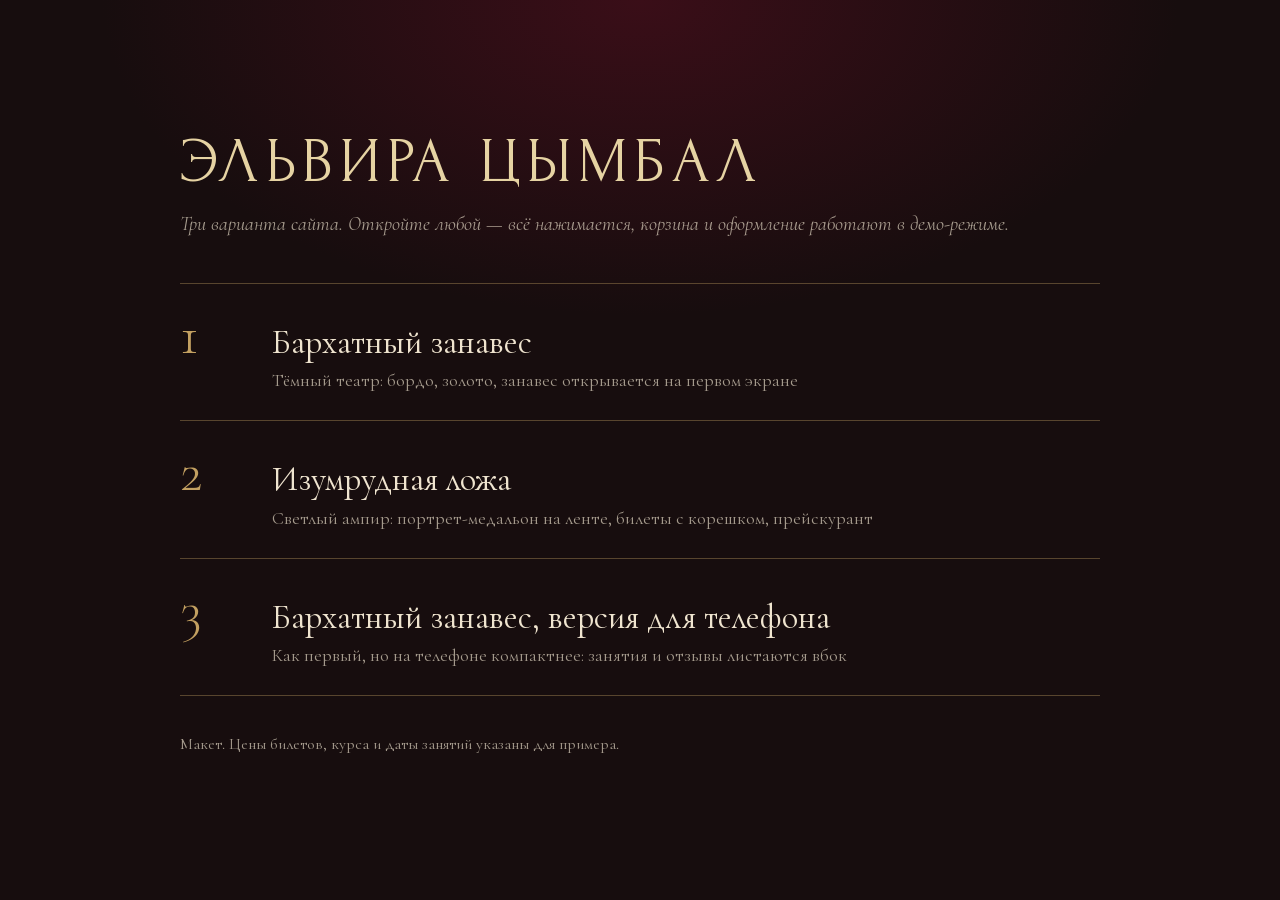
==== index.html @ 3452aeca "Макет сайта: три варианта Co-Authored-By: Claude Opus 5.5 <noreply@anthropic.com>" ====
<!doctype html>
<html lang="ru">
<head>
<meta charset="utf-8">
<meta name="viewport" content="width=device-width, initial-scale=1">
<title>Эльвира Цымбал — варианты сайта</title>
<meta name="robots" content="noindex, nofollow">
<link rel="stylesheet" href="assets/fonts/fonts.css">
<style>
:root{--ink:#170d0e;--gold:#c3a061;--gold-pale:#e6d3a3;--text:#efe4cf;--mute:rgba(239,228,207,.66);--line:rgba(195,160,97,.38)}
*{box-sizing:border-box}
body{margin:0;min-height:100svh;background:radial-gradient(60% 50% at 50% 0%,#3a0e18,var(--ink) 70%);color:var(--text);font-family:"Cormorant Garamond",Georgia,serif;font-size:20px;line-height:1.5;display:flex;align-items:center}
main{width:min(920px,100% - 32px);margin:64px auto}
h1{margin:0;font-family:Forum,serif;font-weight:400;font-size:clamp(34px,7vw,64px);letter-spacing:.1em;text-transform:uppercase;color:var(--gold-pale);line-height:1.05}
.lead{margin:14px 0 44px;color:var(--mute);font-style:italic}
a.v{display:grid;grid-template-columns:72px 1fr;gap:6px 20px;align-items:baseline;padding:26px 0;border-top:1px solid var(--line);color:inherit;text-decoration:none;transition:padding .4s cubic-bezier(.22,1,.36,1)}
a.v:last-of-type{border-bottom:1px solid var(--line)}
a.v:hover{padding-left:10px}
.n{grid-row:1/3;font-size:56px;font-weight:300;line-height:.9;color:var(--gold)}
.t{font-size:clamp(26px,4vw,34px);line-height:1.1;color:var(--text)}
.d{font-size:18px;color:var(--mute)}
.note{margin-top:36px;font-size:16px;color:var(--mute)}
</style>
</head>
<body>
<main>
  <h1>Эльвира Цымбал</h1>
  <p class="lead">Три варианта сайта. Откройте любой — всё нажимается, корзина и&nbsp;оформление работают в&nbsp;демо-режиме.</p>
  <a class="v" href="v1.html"><span class="n">1</span><span class="t">Бархатный занавес</span><span class="d">Тёмный театр: бордо, золото, занавес открывается на&nbsp;первом экране</span></a>
  <a class="v" href="v2.html"><span class="n">2</span><span class="t">Изумрудная ложа</span><span class="d">Светлый ампир: портрет-медальон на&nbsp;ленте, билеты с&nbsp;корешком, прейскурант</span></a>
  <a class="v" href="v3.html"><span class="n">3</span><span class="t">Бархатный занавес, версия для телефона</span><span class="d">Как первый, но&nbsp;на&nbsp;телефоне компактнее: занятия и&nbsp;отзывы листаются вбок</span></a>
  <p class="note">Макет. Цены билетов, курса и&nbsp;даты занятий указаны для примера.</p>
</main>
</body>
</html>
---- assets/fonts/fonts.css ----
@font-face {
  font-family: 'Cormorant Garamond';
  font-style: italic;
  font-weight: 300;
  font-display: swap;
  src: url(CormorantGaramond-bd3fa9fe.woff2) format('woff2');
  unicode-range: U+0301, U+0400-045F, U+0490-0491, U+04B0-04B1, U+2116;
}
@font-face {
  font-family: 'Cormorant Garamond';
  font-style: italic;
  font-weight: 300;
  font-display: swap;
  src: url(CormorantGaramond-fe99e303.woff2) format('woff2');
  unicode-range: U+0000-00FF, U+0131, U+0152-0153, U+02BB-02BC, U+02C6, U+02DA, U+02DC, U+0304, U+0308, U+0329, U+2000-206F, U+20AC, U+2122, U+2191, U+2193, U+2212, U+2215, U+FEFF, U+FFFD;
}
@font-face {
  font-family: 'Cormorant Garamond';
  font-style: italic;
  font-weight: 400;
  font-display: swap;
  src: url(CormorantGaramond-bd3fa9fe.woff2) format('woff2');
  unicode-range: U+0301, U+0400-045F, U+0490-0491, U+04B0-04B1, U+2116;
}
@font-face {
  font-family: 'Cormorant Garamond';
  font-style: italic;
  font-weight: 400;
  font-display: swap;
  src: url(CormorantGaramond-fe99e303.woff2) format('woff2');
  unicode-range: U+0000-00FF, U+0131, U+0152-0153, U+02BB-02BC, U+02C6, U+02DA, U+02DC, U+0304, U+0308, U+0329, U+2000-206F, U+20AC, U+2122, U+2191, U+2193, U+2212, U+2215, U+FEFF, U+FFFD;
}
@font-face {
  font-family: 'Cormorant Garamond';
  font-style: italic;
  font-weight: 500;
  font-display: swap;
  src: url(CormorantGaramond-bd3fa9fe.woff2) format('woff2');
  unicode-range: U+0301, U+0400-045F, U+0490-0491, U+04B0-04B1, U+2116;
}
@font-face {
  font-family: 'Cormorant Garamond';
  font-style: italic;
  font-weight: 500;
  font-display: swap;
  src: url(CormorantGaramond-fe99e303.woff2) format('woff2');
  unicode-range: U+0000-00FF, U+0131, U+0152-0153, U+02BB-02BC, U+02C6, U+02DA, U+02DC, U+0304, U+0308, U+0329, U+2000-206F, U+20AC, U+2122, U+2191, U+2193, U+2212, U+2215, U+FEFF, U+FFFD;
}
@font-face {
  font-family: 'Cormorant Garamond';
  font-style: normal;
  font-weight: 300;
  font-display: swap;
  src: url(CormorantGaramond-44d82aa9.woff2) format('woff2');
  unicode-range: U+0301, U+0400-045F, U+0490-0491, U+04B0-04B1, U+2116;
}
@font-face {
  font-family: 'Cormorant Garamond';
  font-style: normal;
  font-weight: 300;
  font-display: swap;
  src: url(CormorantGaramond-e99b45a2.woff2) format('woff2');
  unicode-range: U+0000-00FF, U+0131, U+0152-0153, U+02BB-02BC, U+02C6, U+02DA, U+02DC, U+0304, U+0308, U+0329, U+2000-206F, U+20AC, U+2122, U+2191, U+2193, U+2212, U+2215, U+FEFF, U+FFFD;
}
@font-face {
  font-family: 'Cormorant Garamond';
  font-style: normal;
  font-weight: 400;
  font-display: swap;
  src: url(CormorantGaramond-44d82aa9.woff2) format('woff2');
  unicode-range: U+0301, U+0400-045F, U+0490-0491, U+04B0-04B1, U+2116;
}
@font-face {
  font-family: 'Cormorant Garamond';
  font-style: normal;
  font-weight: 400;
  font-display: swap;
  src: url(CormorantGaramond-e99b45a2.woff2) format('woff2');
  unicode-range: U+0000-00FF, U+0131, U+0152-0153, U+02BB-02BC, U+02C6, U+02DA, U+02DC, U+0304, U+0308, U+0329, U+2000-206F, U+20AC, U+2122, U+2191, U+2193, U+2212, U+2215, U+FEFF, U+FFFD;
}
@font-face {
  font-family: 'Cormorant Garamond';
  font-style: normal;
  font-weight: 500;
  font-display: swap;
  src: url(CormorantGaramond-44d82aa9.woff2) format('woff2');
  unicode-range: U+0301, U+0400-045F, U+0490-0491, U+04B0-04B1, U+2116;
}
@font-face {
  font-family: 'Cormorant Garamond';
  font-style: normal;
  font-weight: 500;
  font-display: swap;
  src: url(CormorantGaramond-e99b45a2.woff2) format('woff2');
  unicode-range: U+0000-00FF, U+0131, U+0152-0153, U+02BB-02BC, U+02C6, U+02DA, U+02DC, U+0304, U+0308, U+0329, U+2000-206F, U+20AC, U+2122, U+2191, U+2193, U+2212, U+2215, U+FEFF, U+FFFD;
}
@font-face {
  font-family: 'Cormorant Garamond';
  font-style: normal;
  font-weight: 600;
  font-display: swap;
  src: url(CormorantGaramond-44d82aa9.woff2) format('woff2');
  unicode-range: U+0301, U+0400-045F, U+0490-0491, U+04B0-04B1, U+2116;
}
@font-face {
  font-family: 'Cormorant Garamond';
  font-style: normal;
  font-weight: 600;
  font-display: swap;
  src: url(CormorantGaramond-e99b45a2.woff2) format('woff2');
  unicode-range: U+0000-00FF, U+0131, U+0152-0153, U+02BB-02BC, U+02C6, U+02DA, U+02DC, U+0304, U+0308, U+0329, U+2000-206F, U+20AC, U+2122, U+2191, U+2193, U+2212, U+2215, U+FEFF, U+FFFD;
}
@font-face {
  font-family: 'Forum';
  font-style: normal;
  font-weight: 400;
  font-display: swap;
  src: url(Forum-0f8c6c1b.woff2) format('woff2');
  unicode-range: U+0301, U+0400-045F, U+0490-0491, U+04B0-04B1, U+2116;
}
@font-face {
  font-family: 'Forum';
  font-style: normal;
  font-weight: 400;
  font-display: swap;
  src: url(Forum-65c0dc6f.woff2) format('woff2');
  unicode-range: U+0000-00FF, U+0131, U+0152-0153, U+02BB-02BC, U+02C6, U+02DA, U+02DC, U+0304, U+0308, U+0329, U+2000-206F, U+20AC, U+2122, U+2191, U+2193, U+2212, U+2215, U+FEFF, U+FFFD;
}
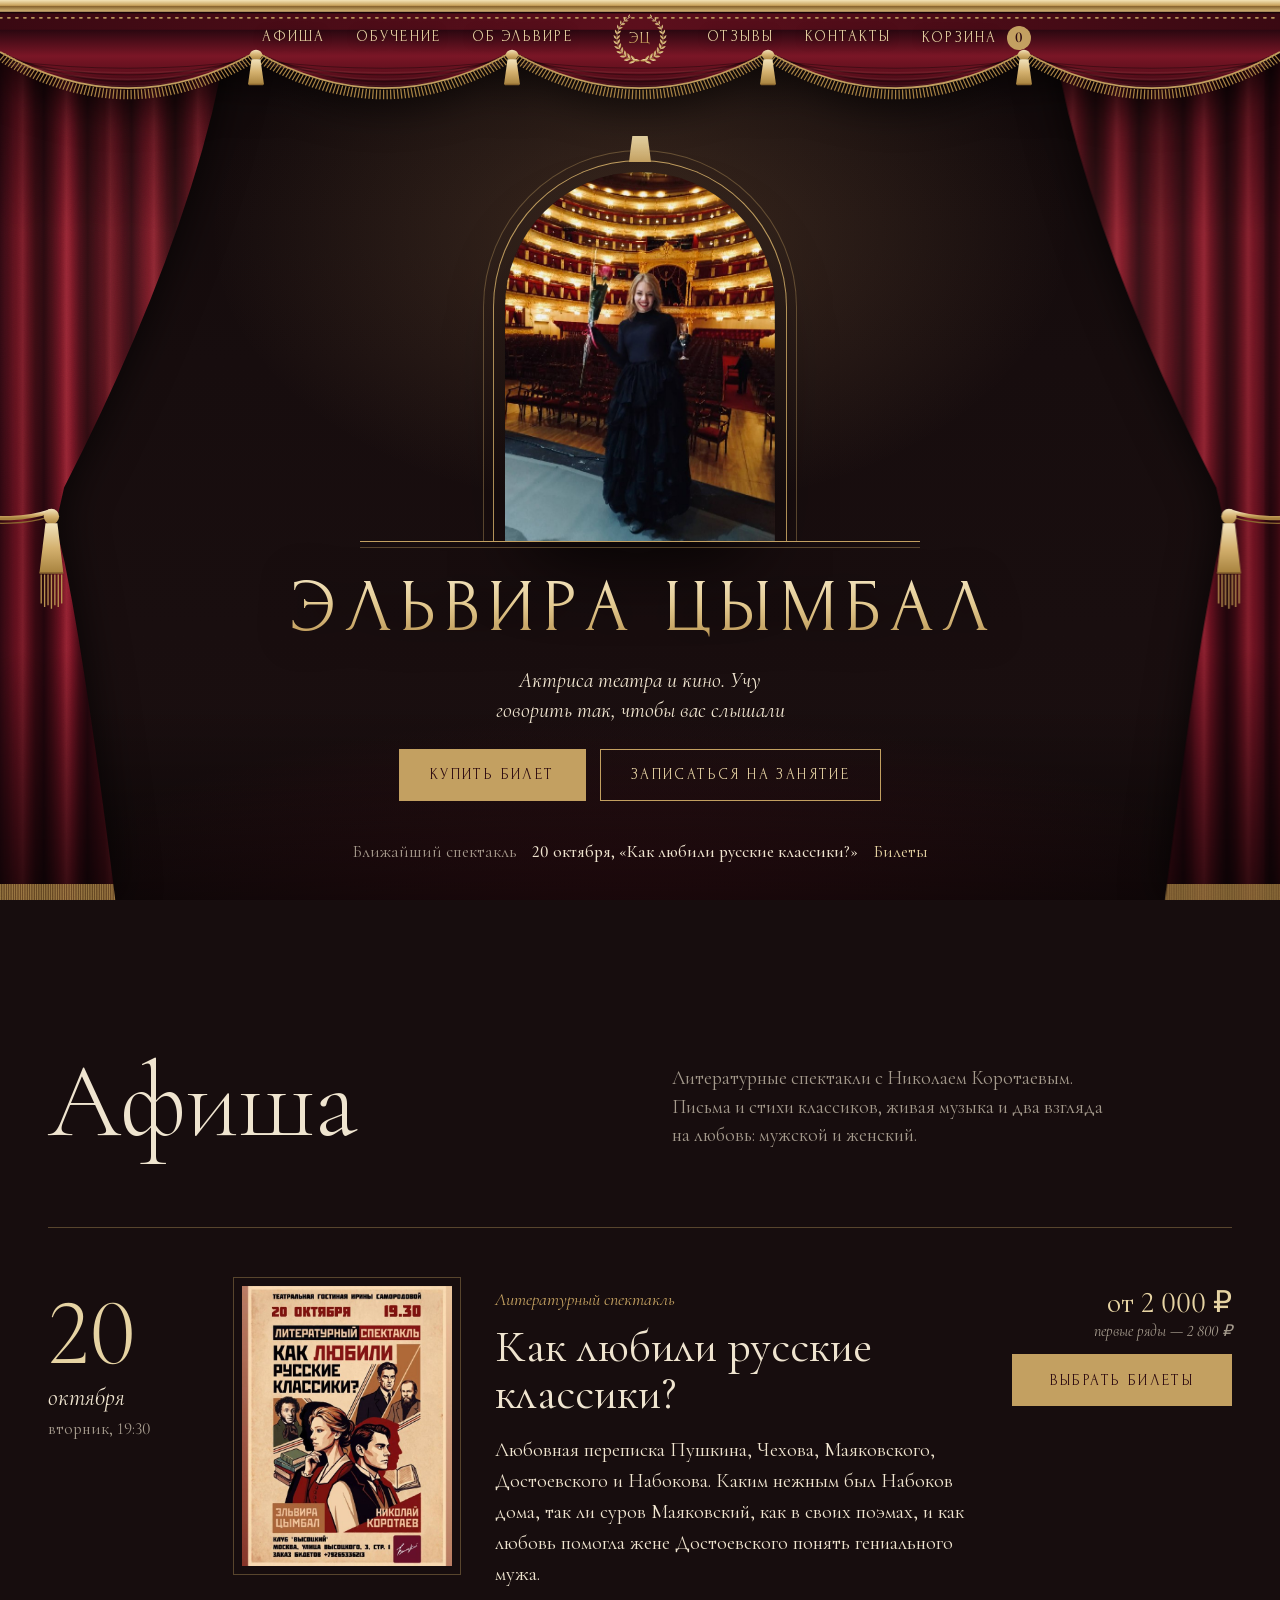
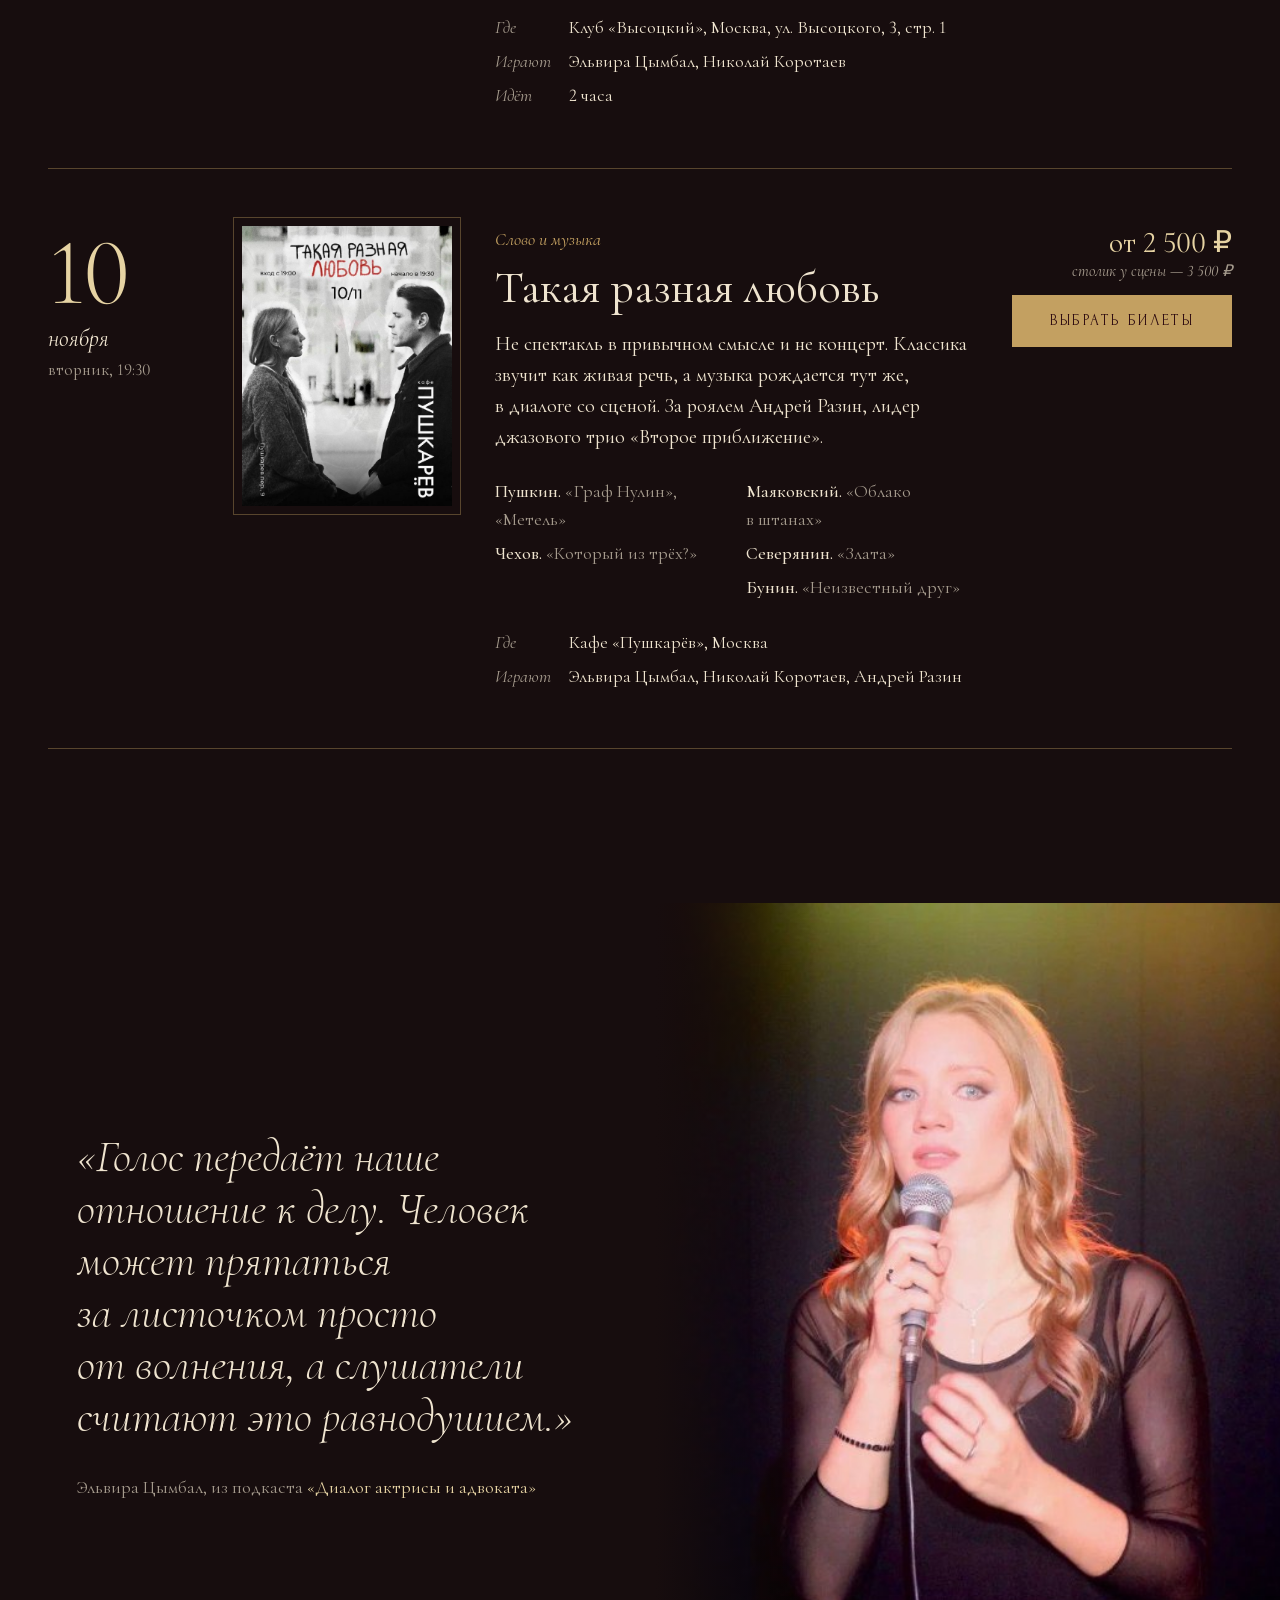
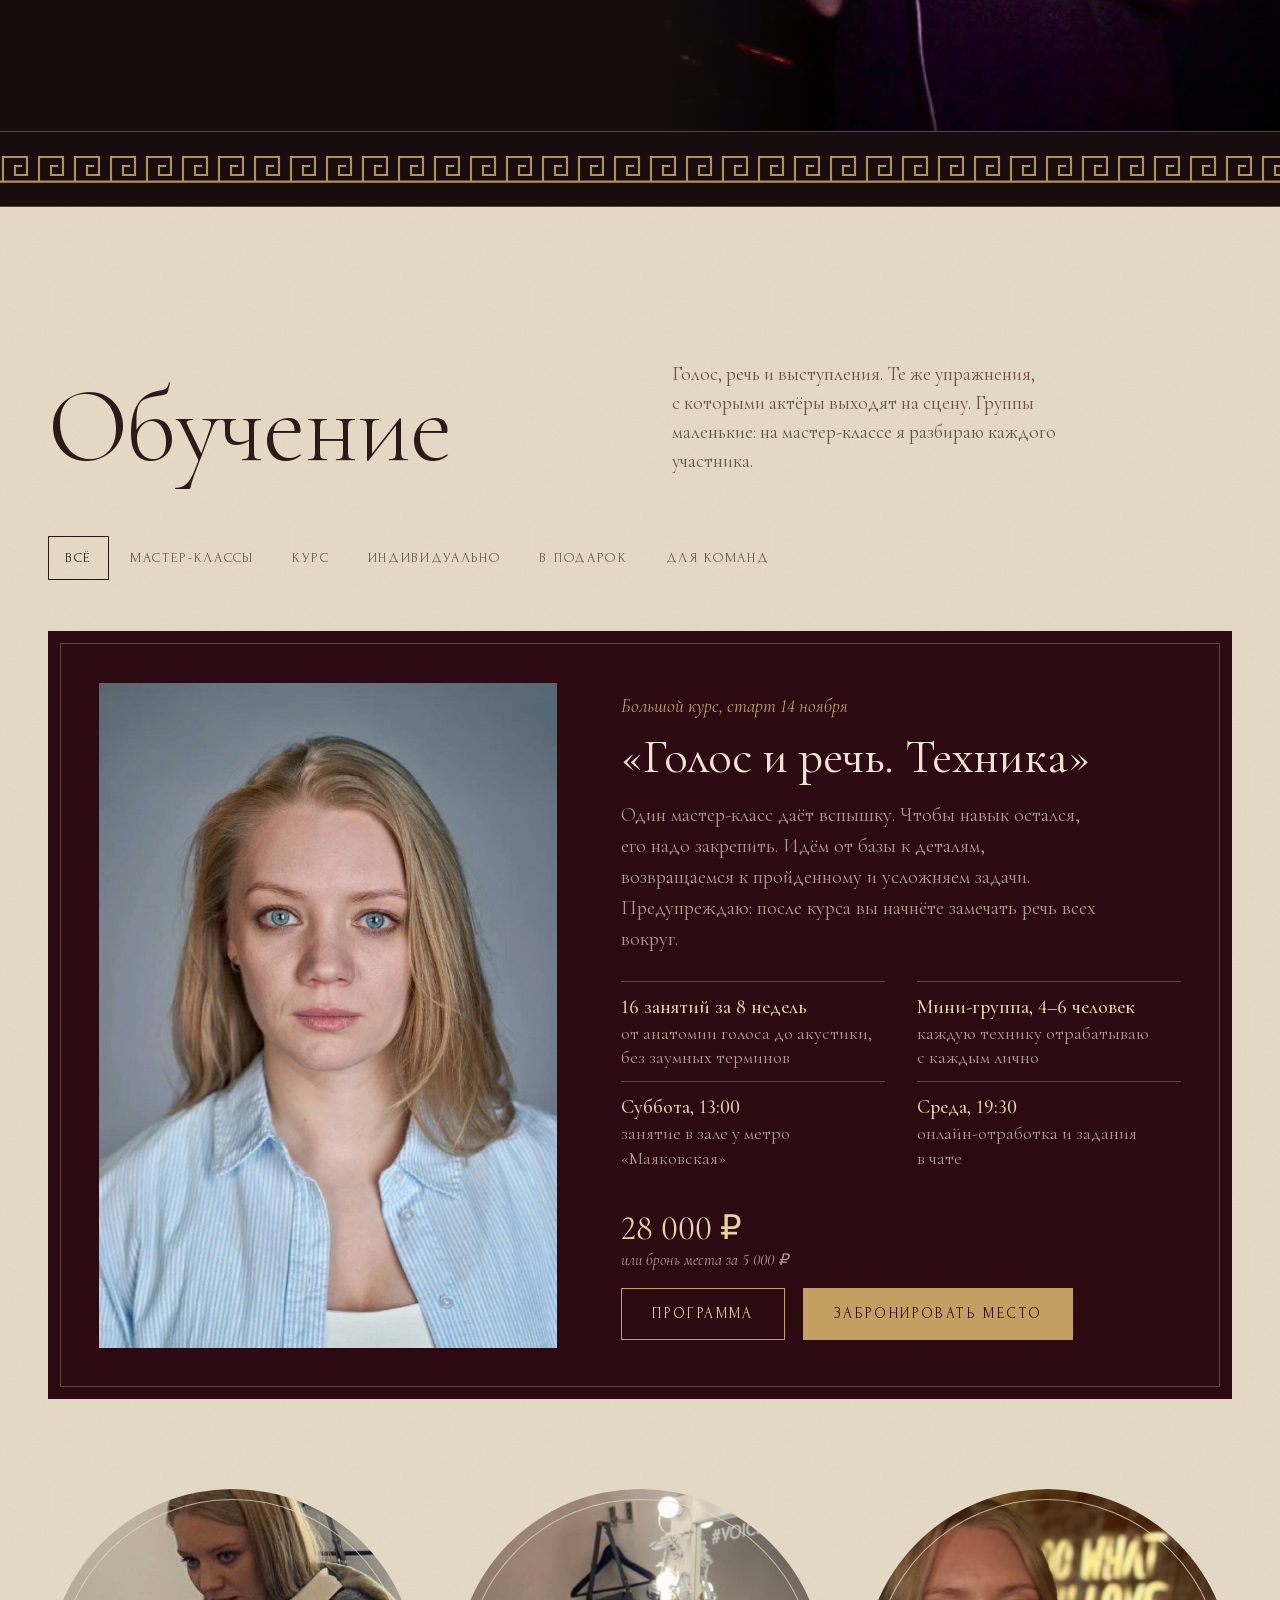
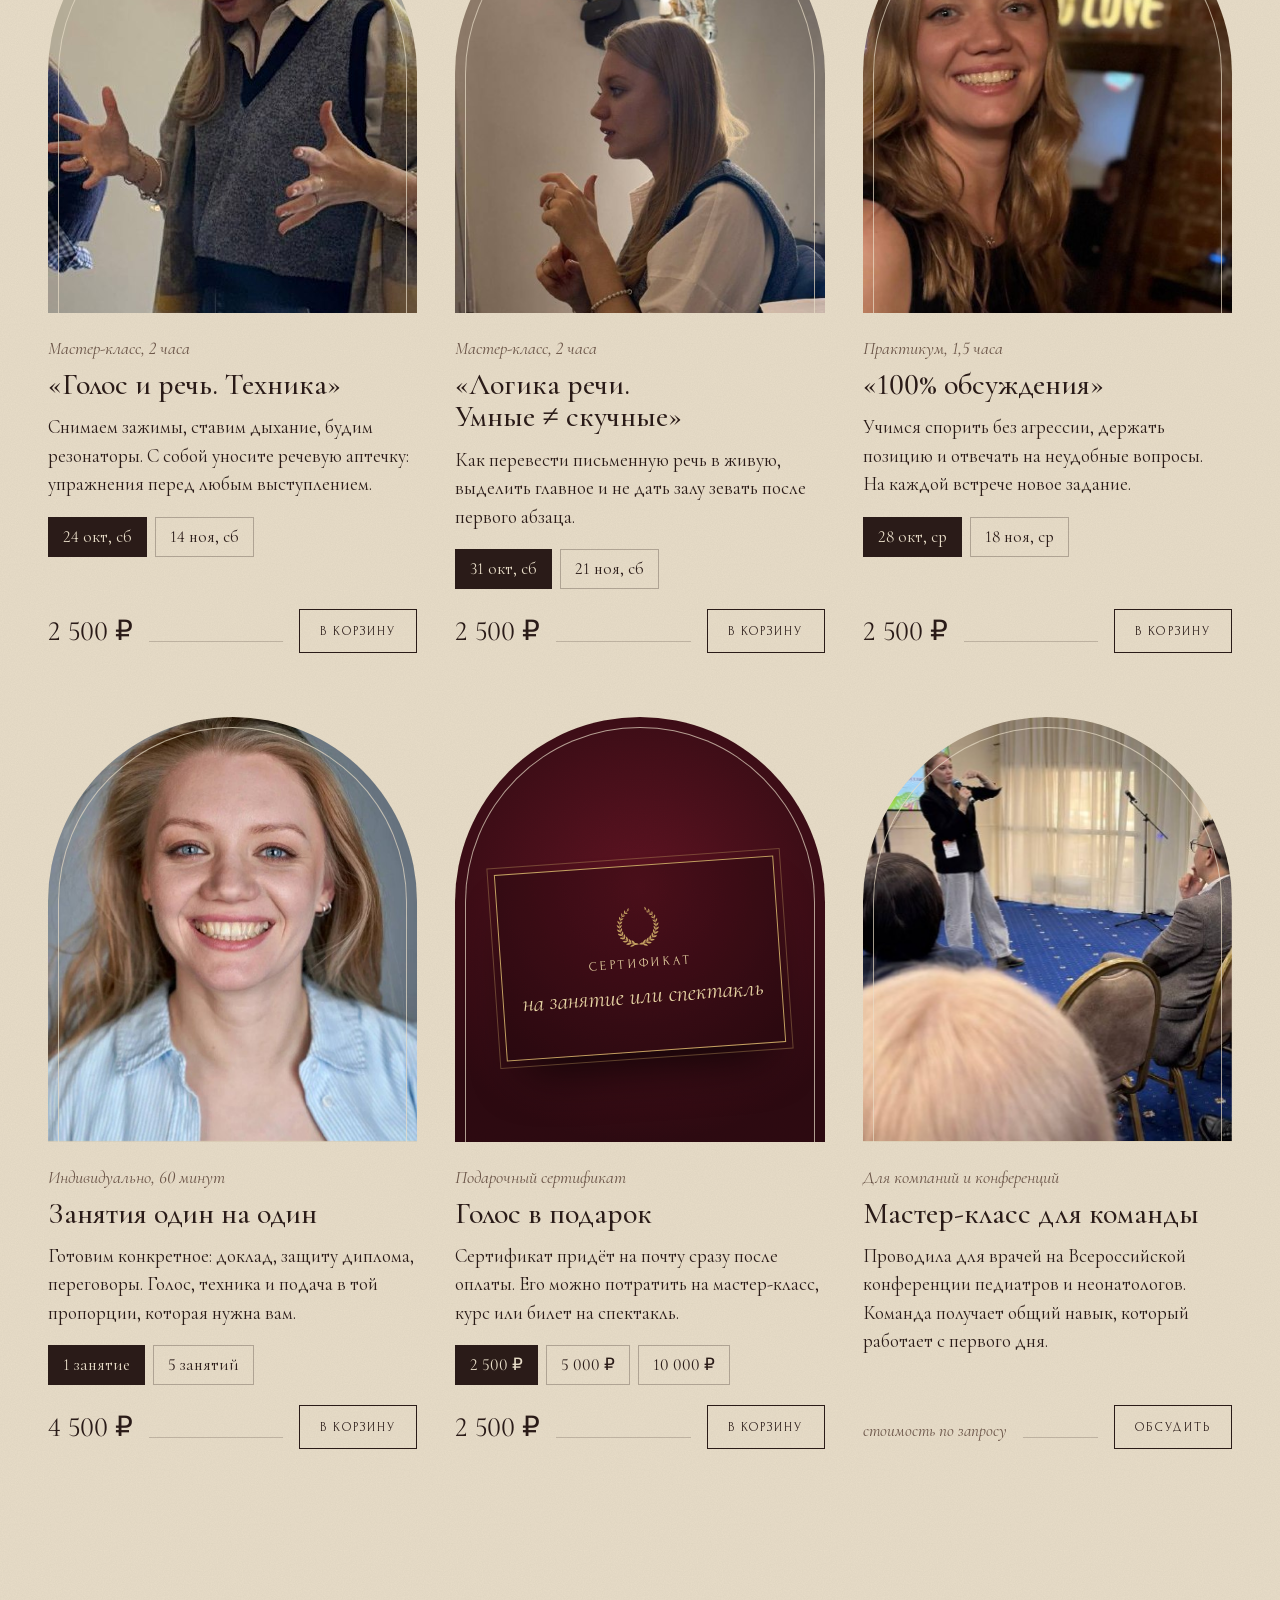
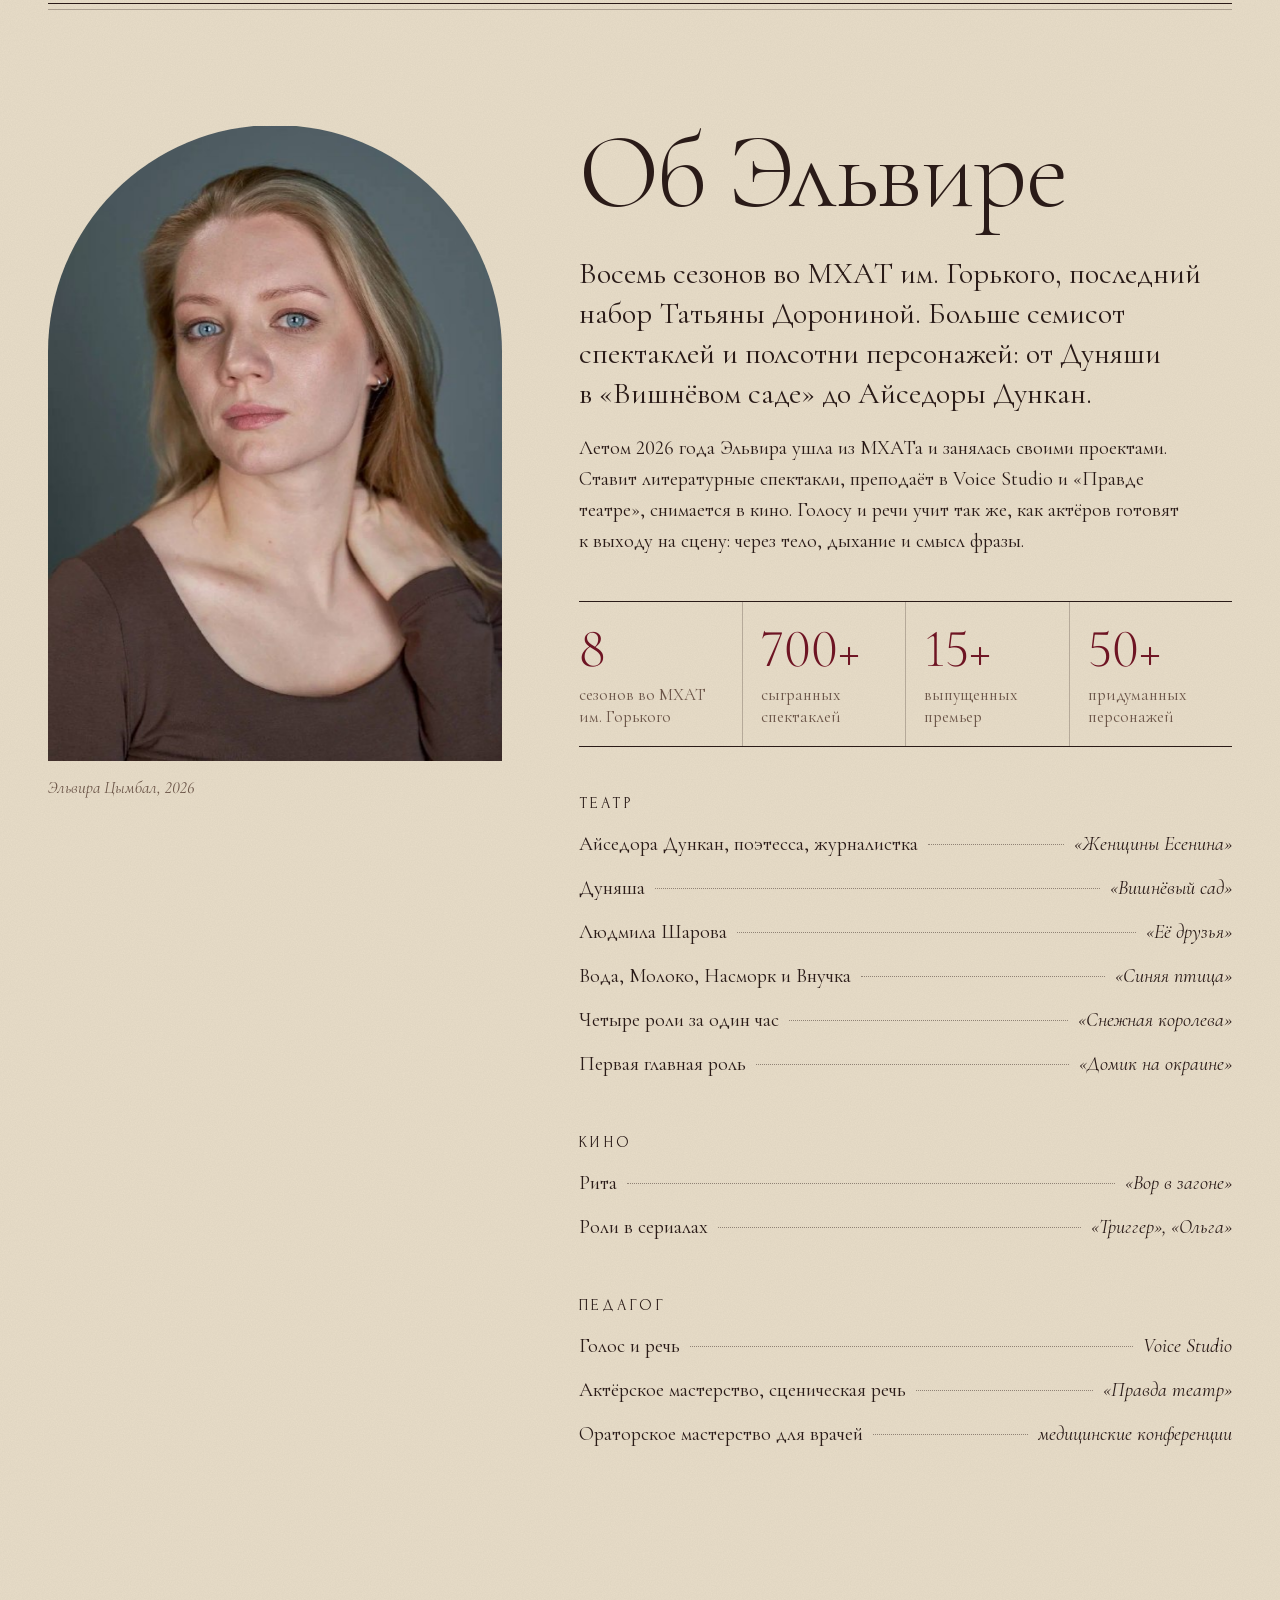
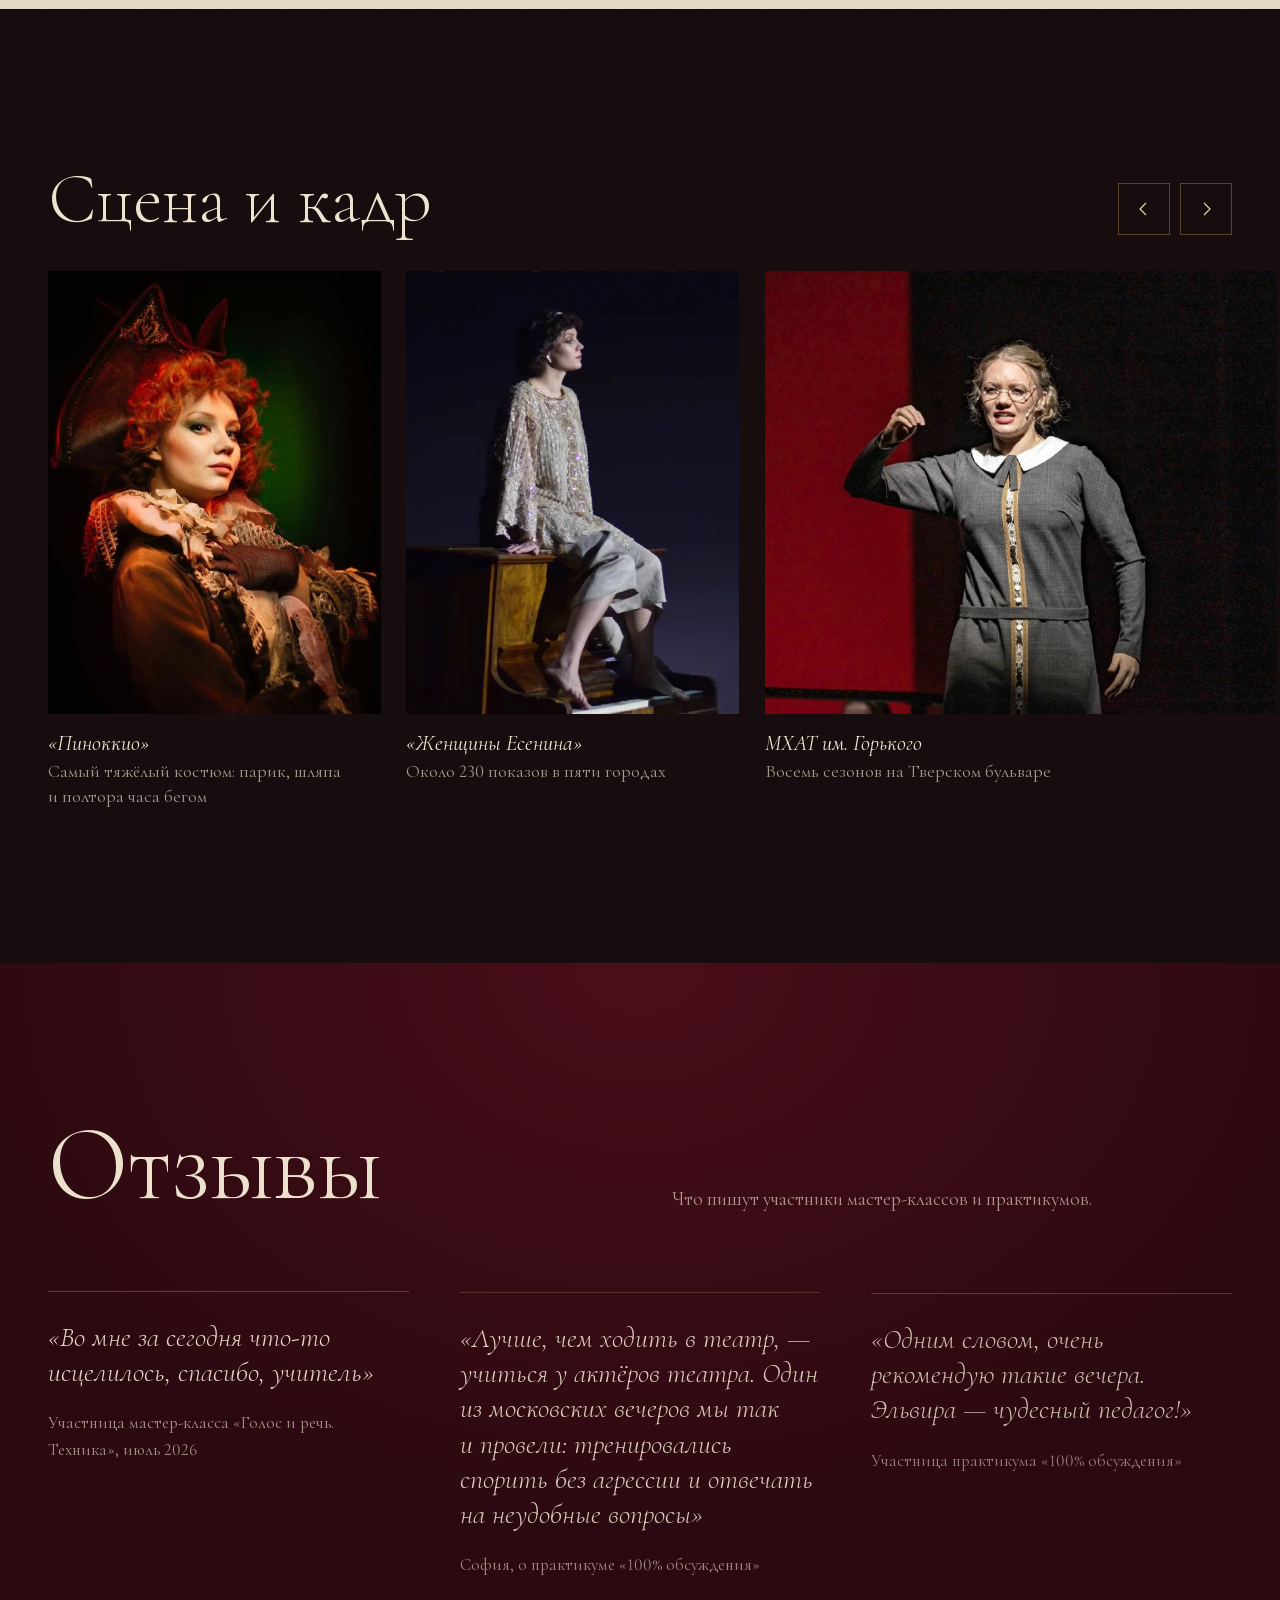
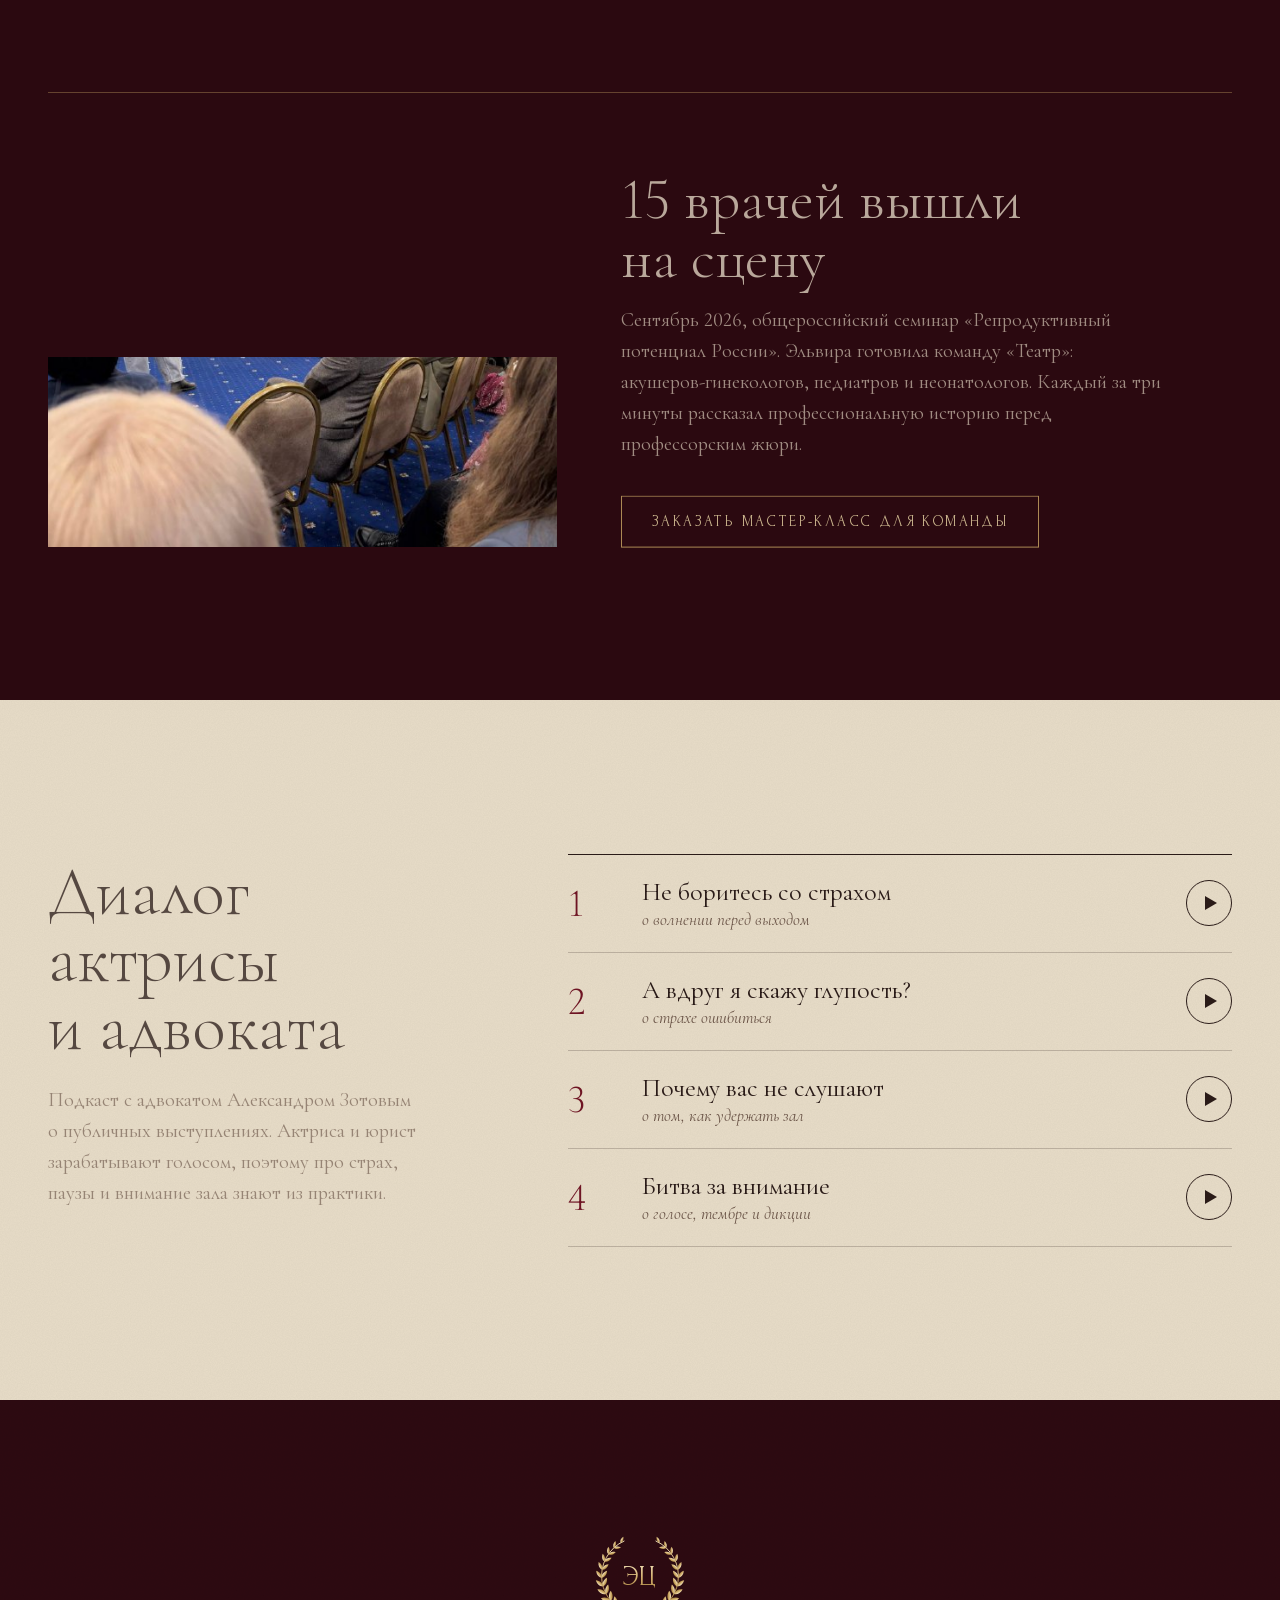
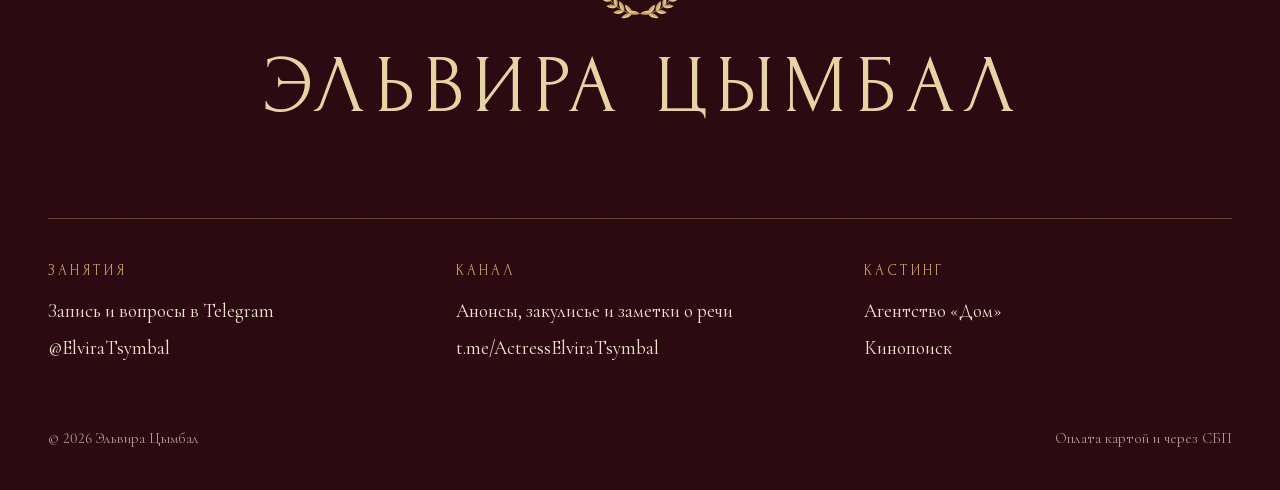
==== commit 30e864f5: "Главная — адаптивный бархатный занавес; на телефоне без параллакса штор, фото курса целиком Co-Autho" ====
--- a/index.html
+++ b/index.html
@@ -2,34 +2,1681 @@
 <html lang="ru">
 <head>
 <meta charset="utf-8">
-<meta name="viewport" content="width=device-width, initial-scale=1">
-<title>Эльвира Цымбал — варианты сайта</title>
+<meta name="viewport" content="width=device-width, initial-scale=1, viewport-fit=cover">
+<title>Эльвира Цымбал — актриса и педагог</title>
 <meta name="robots" content="noindex, nofollow">
+<meta name="description" content="Эльвира Цымбал — актриса театра и кино, педагог по голосу и речи. Афиша литературных спектаклей, мастер-классы, курс и индивидуальные занятия.">
+<meta name="theme-color" content="#170d0e">
+<link rel="icon" href="data:image/svg+xml,%3Csvg xmlns='http://www.w3.org/2000/svg' viewBox='0 0 64 64'%3E%3Crect width='64' height='64' rx='14' fill='%232b0910'/%3E%3Ctext x='32' y='42' font-family='Georgia' font-size='26' fill='%23e6d3a3' text-anchor='middle'%3E%D0%AD%D0%A6%3C/text%3E%3C/svg%3E">
 <link rel="stylesheet" href="assets/fonts/fonts.css">
+<link rel="preload" as="image" href="assets/img/hero-bolshoi.jpg">
+<script>document.documentElement.classList.add('js');if('scrollRestoration' in history)history.scrollRestoration='manual';
+/* страховка: если скрипты не загрузились за 5 секунд, занавес открывается сам */</script>
+
 <style>
-:root{--ink:#170d0e;--gold:#c3a061;--gold-pale:#e6d3a3;--text:#efe4cf;--mute:rgba(239,228,207,.66);--line:rgba(195,160,97,.38)}
-*{box-sizing:border-box}
-body{margin:0;min-height:100svh;background:radial-gradient(60% 50% at 50% 0%,#3a0e18,var(--ink) 70%);color:var(--text);font-family:"Cormorant Garamond",Georgia,serif;font-size:20px;line-height:1.5;display:flex;align-items:center}
-main{width:min(920px,100% - 32px);margin:64px auto}
-h1{margin:0;font-family:Forum,serif;font-weight:400;font-size:clamp(34px,7vw,64px);letter-spacing:.1em;text-transform:uppercase;color:var(--gold-pale);line-height:1.05}
-.lead{margin:14px 0 44px;color:var(--mute);font-style:italic}
-a.v{display:grid;grid-template-columns:72px 1fr;gap:6px 20px;align-items:baseline;padding:26px 0;border-top:1px solid var(--line);color:inherit;text-decoration:none;transition:padding .4s cubic-bezier(.22,1,.36,1)}
-a.v:last-of-type{border-bottom:1px solid var(--line)}
-a.v:hover{padding-left:10px}
-.n{grid-row:1/3;font-size:56px;font-weight:300;line-height:.9;color:var(--gold)}
-.t{font-size:clamp(26px,4vw,34px);line-height:1.1;color:var(--text)}
-.d{font-size:18px;color:var(--mute)}
-.note{margin-top:36px;font-size:16px;color:var(--mute)}
+/* ============ ТОКЕНЫ ============ */
+:root{
+  --ink:#170d0e;          /* темнота сцены */
+  --velvet:#6e1423;       /* бархат */
+  --velvet-deep:#2b0910;
+  --gold:#c3a061;         /* золото */
+  --gold-pale:#e6d3a3;
+  --gold-dim:rgba(195,160,97,.38);
+  --paper:#e8ddc8;        /* бумага программки */
+  --paper-2:#ddd0b6;
+  --paper-ink:#2a1b18;
+  --paper-mute:#6b5548;
+  --on-dark:#efe4cf;
+  --on-dark-mute:rgba(239,228,207,.66);
+
+  --f-display:"Forum", "Cormorant Garamond", Georgia, serif;
+  --f-text:"Cormorant Garamond", Georgia, "Times New Roman", serif;
+
+  --ease-out:cubic-bezier(.22,1,.36,1);
+
+  --wrap:1240px;
+  --gutter:clamp(16px, 4vw, 48px);
+  --head-h:76px;
+
+  --noise:url("data:image/svg+xml,%3Csvg xmlns='http://www.w3.org/2000/svg' width='240' height='240'%3E%3Cfilter id='n'%3E%3CfeTurbulence type='fractalNoise' baseFrequency='.85' numOctaves='3' stitchTiles='stitch'/%3E%3CfeColorMatrix values='0 0 0 0 .5 0 0 0 0 .5 0 0 0 0 .5 0 0 0 .9 0'/%3E%3C/filter%3E%3Crect width='100%25' height='100%25' filter='url(%23n)'/%3E%3C/svg%3E");
+  --meander:url("data:image/svg+xml,%3Csvg xmlns='http://www.w3.org/2000/svg' width='36' height='30' viewBox='0 0 12 10'%3E%3Cpath d='M0 9.2H12M1 9.2V1H9V7H5V4H7' fill='none' stroke='%23c3a061' stroke-width='.7' stroke-linecap='square'/%3E%3C/svg%3E");
+}
+
+/* ============ БАЗА ============ */
+*,*::before,*::after{box-sizing:border-box}
+html{-webkit-text-size-adjust:100%;text-size-adjust:100%}
+body{
+  margin:0;background:var(--ink);color:var(--on-dark);
+  font-family:var(--f-text);font-size:20px;line-height:1.55;font-weight:400;
+  font-variant-numeric:lining-nums;
+  -webkit-font-smoothing:antialiased;-moz-osx-font-smoothing:grayscale;
+  overflow-x:hidden;
+}
+img{display:block;max-width:100%;height:auto}
+a{color:inherit;text-decoration:none}
+button{font:inherit;color:inherit;background:none;border:0;padding:0;cursor:pointer}
+input,textarea{font:inherit;color:inherit}
+:focus-visible{outline:1.5px solid var(--gold);outline-offset:4px}
+::selection{background:var(--velvet);color:var(--gold-pale)}
+.wrap{width:min(var(--wrap), 100% - 2*var(--gutter));margin-inline:auto}
+.skip{position:fixed;left:16px;top:-60px;z-index:200;background:var(--gold);color:var(--ink);padding:10px 16px;font-family:var(--f-display)}
+.skip:focus{top:16px}
+
+/* Кнопки — капители, как надпись на фронтоне */
+.btn{
+  --b:var(--gold);
+  position:relative;display:inline-flex;align-items:center;justify-content:center;gap:12px;
+  min-height:52px;padding:0 30px;
+  font-family:var(--f-display);font-size:15px;letter-spacing:.16em;text-transform:uppercase;
+  border:1px solid var(--b);color:var(--gold-pale);
+  transition:background-color .35s var(--ease-out), color .35s var(--ease-out), border-color .35s var(--ease-out), transform .16s var(--ease-out);
+  white-space:nowrap;
+}
+.btn:active{transform:scale(.98)}
+.btn--gold{background:var(--gold);color:var(--velvet-deep)}
+.btn--line:hover{background:rgba(195,160,97,.12)}
+.btn--ink{--b:var(--paper-ink);color:var(--paper-ink)}
+.btn--velvet{--b:var(--velvet);background:var(--velvet);color:var(--gold-pale)}
+@media (hover:hover){
+  .btn--gold:hover{background:var(--gold-pale);border-color:var(--gold-pale)}
+  .btn--ink:hover{background:var(--paper-ink);color:var(--paper)}
+  .btn--velvet:hover{background:#821a2b;border-color:#821a2b}
+}
+.btn--sm{min-height:44px;padding:0 20px;font-size:13px}
+@media (max-width:520px){ .btn{white-space:normal;text-align:center;line-height:1.35;padding-block:10px} }
+
+.link-u{background:linear-gradient(currentColor,currentColor) 0 100%/0 1px no-repeat;transition:background-size .5s var(--ease-out);padding-bottom:2px}
+.link-u:hover{background-size:100% 1px}
+
+/* ============ ШАПКА ============ */
+.masthead{
+  position:fixed;inset:0 0 auto 0;z-index:60;height:var(--head-h);
+  display:grid;grid-template-columns:1fr auto 1fr;align-items:center;gap:clamp(20px,3vw,48px);
+  padding-inline:var(--gutter);
+  opacity:0;transform:translateY(-8px);pointer-events:none;
+  transition:background-color .5s var(--ease-out), box-shadow .5s var(--ease-out), opacity .7s var(--ease-out), transform .7s var(--ease-out);
+}
+.masthead.is-ready{opacity:1;transform:none;pointer-events:auto}
+.masthead.is-solid{background:rgba(23,13,14,.92);backdrop-filter:blur(10px);-webkit-backdrop-filter:blur(10px);box-shadow:0 1px 0 var(--gold-dim)}
+.masthead__nav{display:flex;align-items:center;gap:clamp(18px,2.4vw,40px);font-family:var(--f-display);font-size:15px;letter-spacing:.14em;text-transform:uppercase;color:var(--gold-pale)}
+.masthead__nav--l{justify-self:end}
+.masthead__nav--r{justify-self:start}
+.masthead__nav a, .masthead__nav button{text-shadow:0 1px 10px rgba(0,0,0,.7)}
+.monogram{display:grid;place-items:center;width:58px;height:58px;color:var(--gold)}
+.monogram svg{width:100%;height:100%;overflow:visible}
+.cart-btn{display:inline-flex;align-items:center;gap:10px;min-height:44px;text-transform:uppercase;letter-spacing:.14em}
+.cart-btn__count{
+  display:inline-grid;place-items:center;min-width:24px;height:24px;padding:0 6px;border-radius:12px;
+  background:var(--gold);color:var(--velvet-deep);font-family:var(--f-text);font-weight:600;font-size:15px;letter-spacing:0;text-shadow:none;
+}
+.cart-btn__count.bump{animation:bump .45s var(--ease-out)}
+@keyframes bump{40%{transform:scale(1.25)}}
+.burger{display:none}
+
+@media (max-width: 980px){
+  .masthead{grid-template-columns:auto 1fr auto}
+  .masthead__nav--l{display:none}
+  .masthead__nav--r .nav-item, .cart-btn__label{display:none}
+  .masthead__nav--r{justify-self:end;grid-column:3;gap:6px}
+  .monogram{grid-column:1;width:48px;height:48px}
+  .burger{display:inline-grid;place-items:center;width:44px;height:44px}
+  .burger span{display:block;width:24px;height:1px;background:var(--gold-pale);box-shadow:0 -7px 0 var(--gold-pale), 0 7px 0 var(--gold-pale)}
+}
+
+/* мобильное меню */
+.mnav{
+  position:fixed;inset:0;z-index:70;background:var(--velvet-deep);
+  display:flex;flex-direction:column;justify-content:center;padding:var(--gutter);
+  opacity:0;visibility:hidden;transition:opacity .4s var(--ease-out), visibility 0s .4s;
+}
+.mnav::before{content:"";position:absolute;inset:0;background:var(--noise);opacity:.08;mix-blend-mode:overlay;pointer-events:none}
+.mnav.is-open{opacity:1;visibility:visible;transition:opacity .4s var(--ease-out)}
+.mnav a{position:relative;font-size:clamp(36px,9vw,56px);font-weight:300;line-height:1.25;color:var(--gold-pale);display:block}
+.mnav__close{position:absolute;top:16px;right:16px;width:48px;height:48px;font-size:34px;color:var(--gold-pale);line-height:1}
+.mnav__foot{position:relative;margin-top:40px;font-size:18px;color:var(--on-dark-mute)}
+.mnav__foot a{display:inline;font-size:inherit}
+
+/* ============ СЦЕНА (первый экран) ============ */
+.stage{
+  --valance-h:clamp(86px, 14vh, 150px);
+  position:relative;min-height:max(100svh, 680px);overflow:hidden;isolation:isolate;
+  background:
+    radial-gradient(48% 44% at 50% 26%, rgba(214,160,104,.20), transparent 70%),
+    radial-gradient(70% 34% at 50% 104%, rgba(110,20,35,.42), transparent 72%),
+    linear-gradient(180deg, #120a0b 0%, var(--ink) 40%, #1b0f10 100%);
+}
+.stage__beam{
+  position:absolute;left:50%;top:-10%;width:min(1100px,120vw);height:120%;transform:translateX(-50%);
+  background:conic-gradient(from 180deg at 50% 0%, transparent 0deg 160deg, rgba(240,205,150,.10) 172deg, rgba(240,205,150,.16) 180deg, rgba(240,205,150,.10) 188deg, transparent 200deg 360deg);
+  filter:blur(18px);pointer-events:none;z-index:0;
+}
+.stage__floor{position:absolute;inset:auto 0 0 0;height:22%;background:linear-gradient(180deg,transparent, rgba(0,0,0,.55));z-index:0}
+.stage__inner{
+  position:relative;z-index:2;min-height:inherit;
+  display:flex;flex-direction:column;align-items:center;justify-content:flex-end;text-align:center;
+  padding:calc(var(--valance-h) + 44px) var(--gutter) clamp(84px, 11vh, 120px);
+}
+
+/* ниша-арка с портретом */
+.niche{position:relative;margin:0;height:clamp(240px, 41svh, 480px);aspect-ratio:3/4.1}
+.niche__img{position:absolute;inset:0;border-radius:999px 999px 0 0;overflow:hidden;background:#2a1a17;box-shadow:0 40px 80px -30px rgba(0,0,0,.9)}
+.niche__img img{width:100%;height:100%;object-fit:cover;object-position:50% 22%}
+.niche::before,.niche::after{content:"";position:absolute;border-radius:999px 999px 0 0;border:1px solid var(--gold);border-bottom:0;pointer-events:none}
+.niche::before{inset:-12px -12px 0 -12px}
+.niche::after{inset:-22px -22px 0 -22px;border-color:var(--gold-dim)}
+.niche__key{
+  position:absolute;left:50%;top:-36px;width:22px;height:26px;transform:translateX(-50%);z-index:1;
+  background:linear-gradient(180deg,var(--gold-pale),var(--gold));clip-path:polygon(15% 0,85% 0,100% 100%,0 100%);
+}
+
+/* постамент с надписью */
+.plinth{position:relative;width:min(100%, 1000px);padding-top:26px}
+.plinth::before{content:"";position:absolute;left:50%;top:0;transform:translateX(-50%);width:min(560px, 86%);height:7px;border-top:1px solid var(--gold);border-bottom:1px solid var(--gold-dim)}
+.plinth__name{
+  margin:0;font-family:var(--f-display);font-weight:400;text-transform:uppercase;
+  font-size:clamp(32px, 5.8vw, 96px);line-height:1;letter-spacing:.11em;margin-right:-.11em;
+  color:var(--gold-pale);
+  filter:drop-shadow(0 2px 18px rgba(0,0,0,.55));
+}
+.plinth__name .w{display:inline-block;white-space:nowrap}
+.plinth__name .mask{display:inline-block;overflow:hidden;vertical-align:top;padding:.04em 0 .08em}
+.plinth__name .ch{
+  display:inline-block;
+  background:linear-gradient(180deg,#f5e9c9 0%, #e2c88e 48%, #b48d4a 100%);
+  -webkit-background-clip:text;background-clip:text;-webkit-text-fill-color:transparent;color:transparent;
+}
+.plinth__sub{margin:16px auto 0;max-width:52ch;text-wrap:balance;font-style:italic;font-size:clamp(19px,1.7vw,24px);line-height:1.35;color:var(--on-dark)}
+.stage__cta{display:flex;flex-wrap:wrap;justify-content:center;gap:14px;margin-top:24px}
+.stage__next{
+  position:absolute;z-index:3;left:50%;bottom:clamp(22px,3.6vh,40px);transform:translateX(-50%);margin:0;
+  width:min(760px, calc(100% - 2*var(--gutter)));
+  display:flex;justify-content:center;align-items:baseline;gap:4px 16px;flex-wrap:wrap;
+  font-size:17px;color:var(--on-dark-mute);text-align:center;
+}
+.stage__next b{font-weight:500;color:var(--on-dark)}
+.stage__next a{color:var(--gold-pale)}
+.stage__dim{position:absolute;inset:0;background:#070304;z-index:4;pointer-events:none}
+@media (max-width:700px){ .stage__inner{padding-bottom:132px} .stage__next{font-size:16px;gap:2px 12px} .stage__cta .btn{min-width:260px} }
+
+/* ============ ЗАНАВЕС ============ */
+.curtain{position:absolute;inset:0;z-index:5;pointer-events:none}
+.drape{position:absolute;top:0;bottom:0;width:53%;filter:drop-shadow(0 0 22px rgba(0,0,0,.75))}
+.drape--l{left:0}
+.drape--r{right:0}
+.drape__clip{position:absolute;inset:0;overflow:hidden}
+.drape__fabric{
+  position:absolute;inset:0;transform-origin:0 50%;will-change:transform;
+  background:
+    linear-gradient(180deg, rgba(0,0,0,.62) 0%, rgba(0,0,0,0) 26%, rgba(0,0,0,0) 72%, rgba(0,0,0,.66) 100%),
+    radial-gradient(90% 55% at 50% 32%, rgba(255,140,120,.10), transparent 70%),
+    repeating-linear-gradient(90deg, rgba(0,0,0,0) 0, rgba(0,0,0,.32) 4.7vw, rgba(0,0,0,0) 9.4vw),
+    repeating-linear-gradient(90deg, #2c0710 0, #4b0c18 1.1vw, #761424 2.3vw, #962333 3.05vw, #7a1626 3.7vw, #4a0b17 4.8vw, #2c0710 5.9vw);
+}
+.drape--r .drape__fabric{transform-origin:100% 50%;background-position:0 0,0 0,2.1vw 0,1.3vw 0}
+.drape__fabric::after{content:"";position:absolute;inset:0;background:var(--noise);opacity:.22;mix-blend-mode:overlay}
+.drape__hem{position:absolute;left:0;right:0;bottom:0;height:16px;background:repeating-linear-gradient(90deg,#b9934f 0 2px,#7d5c2c 2px 4px);opacity:.75}
+.tieback{--tw:clamp(56px,8vw,120px);position:absolute;top:57%;width:var(--tw);height:calc(var(--tw) * 1.3333);margin-top:calc(var(--tw) * -.3333);opacity:0;overflow:visible}
+.drape--r .tieback{transform:scaleX(-1)}
+
+.valance{position:absolute;inset:0 0 auto 0;height:var(--valance-h);z-index:6;filter:drop-shadow(0 14px 18px rgba(0,0,0,.6))}
+.valance svg{width:100%;height:100%;display:block}
+.curtain__shade{position:absolute;inset:0;z-index:7;background:radial-gradient(42% 52% at 50% 50%, rgba(7,3,4,0) 0%, rgba(7,3,4,.5) 70%, rgba(7,3,4,.82) 100%)}
+.curtain__black{position:absolute;inset:0;z-index:9;background:#070304;animation:houselights 1.2s .15s ease-in-out forwards}
+@keyframes houselights{to{opacity:0;visibility:hidden}}
+
+.intro-mark{
+  position:absolute;left:50%;top:52%;z-index:8;transform:translate(-50%,-50%);
+  width:clamp(170px,18vw,250px);text-align:center;opacity:0;
+}
+.intro-mark svg{width:100%;height:auto;overflow:visible;filter:drop-shadow(0 4px 24px rgba(0,0,0,.6))}
+.intro-mark p{margin:14px 0 0;font-family:var(--f-display);font-size:14px;letter-spacing:.32em;text-transform:uppercase;color:var(--gold-pale);white-space:nowrap}
+.intro-skip{
+  position:absolute;right:var(--gutter);bottom:20px;z-index:10;font-family:var(--f-display);font-size:13px;letter-spacing:.2em;text-transform:uppercase;color:var(--gold-pale);opacity:.75;
+  padding:12px 4px;
+}
+
+/* ============ СЕКЦИИ ============ */
+.sec{position:relative;padding-block:clamp(88px, 12vw, 160px)}
+.sec--paper{background:var(--paper);color:var(--paper-ink)}
+.sec--paper::before{content:"";position:absolute;inset:0;background:var(--noise);opacity:.16;mix-blend-mode:multiply;pointer-events:none}
+.sec--velvet{background:radial-gradient(80% 60% at 50% 0%, #4a0e1a, var(--velvet-deep) 70%)}
+.sec > .wrap{position:relative}
+
+.sec-head{display:grid;grid-template-columns:minmax(0,1fr) minmax(0,1fr);gap:24px 64px;align-items:end;margin-bottom:clamp(48px,6vw,80px)}
+.h-big{margin:0;font-family:var(--f-text);font-weight:300;font-size:clamp(54px, 8.2vw, 128px);line-height:.92;letter-spacing:-.01em}
+.sec-head p{margin:0;max-width:44ch;font-size:clamp(19px,1.5vw,22px);line-height:1.5}
+.sec--dark .sec-head p, .sec--velvet .sec-head p{color:var(--on-dark-mute)}
+.sec--paper .sec-head p{color:var(--paper-mute)}
+@media (max-width:760px){ .sec-head{grid-template-columns:1fr} }
+
+.rule2{height:7px;border-top:1px solid var(--paper-ink);border-bottom:1px solid rgba(42,27,24,.3)}
+.meander-band{background:var(--ink);padding-block:22px;border-top:1px solid var(--gold-dim);border-bottom:1px solid var(--gold-dim)}
+.meander{height:30px;background:var(--meander) repeat-x 0 50%/auto 30px;opacity:.9}
+
+/* ============ АФИША ============ */
+.bills{border-top:1px solid var(--gold-dim)}
+.bill{
+  display:grid;grid-template-columns:150px 210px minmax(0,1fr) 220px;gap:clamp(24px,3.4vw,52px);
+  padding-block:clamp(36px,4.5vw,60px);border-bottom:1px solid var(--gold-dim);align-items:start;
+}
+.bill__date{line-height:1}
+.bill__date .d{display:block;font-size:clamp(76px,7.4vw,112px);font-weight:300;color:var(--gold-pale);letter-spacing:-.02em}
+.bill__date .m{display:block;margin-top:6px;font-size:24px;font-style:italic}
+.bill__date .w{display:block;margin-top:10px;font-size:17px;color:var(--on-dark-mute)}
+.bill__poster{position:relative;aspect-ratio:3/4;overflow:hidden;outline:1px solid var(--gold-dim);outline-offset:8px}
+.bill__poster img{width:100%;height:100%;object-fit:cover;transition:transform 1.2s var(--ease-out)}
+.bill:hover .bill__poster img{transform:scale(1.035)}
+.bill__kind{margin:0 0 10px;font-size:18px;font-style:italic;color:var(--gold)}
+.bill__title{margin:0;font-weight:400;font-size:clamp(36px,3.6vw,54px);line-height:1.02}
+.bill__text{margin:18px 0 0;max-width:52ch}
+.bill__meta{display:grid;grid-template-columns:auto 1fr;gap:6px 18px;margin:24px 0 0;font-size:18px}
+.bill__meta dt{color:var(--on-dark-mute);font-style:italic}
+.bill__meta dd{margin:0}
+.bill__prog{margin:22px 0 0;padding:0;list-style:none;columns:2;column-gap:28px;font-size:18px;color:var(--on-dark-mute)}
+.bill__prog li{break-inside:avoid;padding:3px 0}
+.bill__prog b{font-weight:500;color:var(--on-dark)}
+.bill__buy{display:flex;flex-direction:column;align-items:stretch;gap:14px;text-align:right}
+.bill__price{margin:0;font-size:30px;line-height:1.1;color:var(--gold-pale)}
+.bill__price small{display:block;margin-top:4px;font-size:16px;font-style:italic;color:var(--on-dark-mute)}
+@media (max-width:1100px){
+  .bill{grid-template-columns:120px 180px minmax(0,1fr)}
+  .bill__buy{grid-column:3;text-align:left;flex-direction:row;align-items:center;justify-content:space-between;flex-wrap:wrap}
+}
+@media (max-width:720px){
+  .bill{grid-template-columns:96px minmax(0,1fr);gap:22px}
+  .bill__date .d{font-size:64px}
+  .bill__poster{grid-column:2;grid-row:1;max-width:200px}
+  .bill__body,.bill__buy{grid-column:1 / -1}
+  .bill__prog{columns:1}
+}
+
+/* ============ ЦИТАТА ============ */
+.voice{display:grid;grid-template-columns:minmax(0,1.05fr) minmax(0,1fr);min-height:min(92svh,860px)}
+.voice__text{display:flex;flex-direction:column;justify-content:center;padding:clamp(64px,8vw,120px) clamp(24px,6vw,96px)}
+.voice__q{margin:0;font-style:italic;font-weight:300;font-size:clamp(32px,3.5vw,54px);line-height:1.16}
+.voice__q::before{content:"«"}
+.voice__q::after{content:"»"}
+.voice__by{margin:30px 0 0;font-size:18px;color:var(--on-dark-mute)}
+.voice__by a{color:var(--gold-pale)}
+.voice__img{position:relative;overflow:hidden}
+.voice__img img{position:absolute;inset:0;width:100%;height:100%;object-fit:cover;object-position:50% 30%}
+.voice__img::after{content:"";position:absolute;inset:0;background:linear-gradient(90deg,var(--ink) 0%, transparent 26%)}
+@media (max-width:860px){
+  .voice{grid-template-columns:1fr}
+  .voice__img{min-height:72svh;order:-1}
+  .voice__img::after{background:linear-gradient(0deg,var(--ink) 0%, transparent 30%)}
+}
+
+/* ============ ОБУЧЕНИЕ (магазин) ============ */
+.filters{display:flex;flex-wrap:wrap;gap:8px 4px;margin:-16px 0 clamp(36px,4vw,56px)}
+.filter{
+  font-family:var(--f-display);font-size:14px;letter-spacing:.12em;text-transform:uppercase;
+  min-height:44px;padding:0 16px;border:1px solid transparent;color:var(--paper-mute);transition:color .3s, border-color .3s;
+}
+.filter:hover{color:var(--paper-ink)}
+.filter[aria-pressed="true"]{color:var(--paper-ink);border-color:var(--paper-ink)}
+
+.course{
+  display:grid;grid-template-columns:minmax(0,.9fr) minmax(0,1.1fr);gap:clamp(32px,5vw,80px);
+  padding:clamp(28px,4vw,56px);margin-bottom:clamp(64px,7vw,104px);
+  background:var(--velvet-deep);color:var(--on-dark);position:relative;overflow:hidden;
+}
+.course::before{content:"";position:absolute;inset:12px;border:1px solid var(--gold-dim);pointer-events:none}
+.course::after{content:"";position:absolute;inset:0;background:var(--noise);opacity:.12;mix-blend-mode:overlay;pointer-events:none}
+.course__img{position:relative;min-height:460px;overflow:hidden}
+.course__img img{position:absolute;inset:0;width:100%;height:100%;object-fit:cover;object-position:50% 25%}
+.course__body{position:relative;z-index:1;display:flex;flex-direction:column;padding-block:8px}
+.course__kind{margin:0 0 12px;font-style:italic;color:var(--gold);font-size:19px}
+.course__title{margin:0;font-weight:400;font-size:clamp(36px,3.8vw,58px);line-height:1.02}
+.course__lead{margin:18px 0 0;max-width:48ch;color:var(--on-dark-mute)}
+.course__facts{margin:26px 0 0;padding:0;list-style:none;display:grid;grid-template-columns:1fr 1fr;gap:0 32px}
+.course__facts li{padding:12px 0;border-top:1px solid var(--gold-dim);font-size:18px;line-height:1.35;color:var(--on-dark-mute)}
+.course__facts b{display:block;font-weight:500;font-size:20px;color:var(--gold-pale)}
+.course__buy{margin-top:auto;padding-top:30px;display:flex;flex-wrap:wrap;align-items:center;gap:14px 18px}
+.course__price{margin:0 auto 6px 0;flex-basis:100%;font-size:34px;line-height:1;color:var(--gold-pale)}
+.course__price small{display:block;margin-top:6px;font-size:16px;font-style:italic;color:var(--on-dark-mute)}
+@media (max-width:860px){ .course{grid-template-columns:1fr} .course__img{min-height:380px} .course__facts{grid-template-columns:1fr} }
+
+.arcade{display:grid;grid-template-columns:repeat(3,minmax(0,1fr));gap:clamp(56px,5vw,80px) clamp(24px,3vw,44px)}
+@media (max-width:980px){ .arcade{grid-template-columns:repeat(2,minmax(0,1fr))} }
+@media (max-width:640px){ .arcade{grid-template-columns:1fr} }
+.offer{display:flex;flex-direction:column;transition:opacity .35s var(--ease-out), transform .35s var(--ease-out)}
+.course.offer{display:grid}
+.offer.is-hidden{display:none}
+.offer.is-fading{opacity:0;transform:translateY(8px)}
+.offer__arch{position:relative;aspect-ratio:4/4.6;border-radius:999px 999px 0 0;overflow:hidden;background:var(--paper-2);cursor:pointer}
+.offer__arch img{width:100%;height:100%;object-fit:cover;transition:transform 1.2s var(--ease-out)}
+.offer__arch:hover img{transform:scale(1.04)}
+.offer__arch::after{content:"";position:absolute;inset:10px 10px 0;border:1px solid rgba(232,221,200,.7);border-bottom:0;border-radius:999px 999px 0 0;pointer-events:none}
+.offer__kind{margin:22px 0 6px;font-style:italic;font-size:18px;color:var(--paper-mute)}
+.offer__title{margin:0;font-weight:500;font-size:30px;line-height:1.08}
+.offer__title button{text-align:left;line-height:inherit;transition:color .3s}
+.offer__title button:hover{color:var(--velvet)}
+.offer__text{margin:12px 0 0;font-size:19px;line-height:1.5}
+.chips{display:flex;flex-wrap:wrap;gap:8px;margin-top:18px}
+.chip{
+  min-height:40px;padding:6px 14px;border:1px solid rgba(42,27,24,.28);font-size:17px;line-height:1.2;color:var(--paper-ink);
+  transition:border-color .25s, background-color .25s, color .25s;
+}
+.chip:hover{border-color:var(--paper-ink)}
+.chip[aria-pressed="true"]{background:var(--paper-ink);border-color:var(--paper-ink);color:var(--paper)}
+.offer__foot{margin-top:auto;padding-top:20px;display:flex;align-items:center;justify-content:space-between;gap:16px}
+.offer__foot::before{content:"";position:absolute}
+.offer__price{margin:0;font-size:28px;line-height:1}
+.offer__price small{font-size:17px;font-style:italic;color:var(--paper-mute)}
+.offer__spacer{flex:1;min-height:22px;border-bottom:1px solid rgba(42,27,24,.2)}
+
+/* сертификат, нарисованный вместо фото */
+.cert{position:absolute;inset:0;display:grid;place-items:center;background:radial-gradient(70% 60% at 50% 40%, #5a1220, var(--velvet-deep));color:var(--gold-pale);text-align:center}
+.cert::before{content:"";position:absolute;inset:0;background:var(--noise);opacity:.14;mix-blend-mode:overlay}
+.cert__card{position:relative;width:76%;aspect-ratio:1.5;margin-top:16%;border:1px solid var(--gold);outline:1px solid var(--gold-dim);outline-offset:6px;display:grid;place-items:center;align-content:center;gap:4px;background:rgba(0,0,0,.2);transform:rotate(-4deg);box-shadow:0 30px 50px -20px rgba(0,0,0,.8);transition:transform 1s var(--ease-out)}
+.offer__arch:hover .cert__card{transform:rotate(-2deg) translateY(-4px)}
+.cert__card svg{width:46px;height:46px;color:var(--gold)}
+.cert__card span{font-family:var(--f-display);font-size:13px;letter-spacing:.24em;text-transform:uppercase}
+.cert__card strong{font-weight:400;font-size:24px;font-style:italic}
+
+/* ============ ОБ ЭЛЬВИРЕ (программка) ============ */
+.about{display:grid;grid-template-columns:minmax(0,.82fr) minmax(0,1.18fr);gap:clamp(40px,6vw,104px);align-items:start}
+.about__photo{position:sticky;top:calc(var(--head-h) + 24px)}
+.about__photo figure{margin:0}
+.about__photo .ph{aspect-ratio:3/4.2;overflow:hidden;border-radius:999px 999px 0 0}
+.about__photo .ph img{width:100%;height:100%;object-fit:cover}
+.about__photo figcaption{margin-top:14px;font-size:17px;font-style:italic;color:var(--paper-mute)}
+.about__lead{margin:0;font-size:clamp(26px,2.4vw,34px);line-height:1.3}
+.prog p{max-width:60ch}
+.ledger{display:grid;grid-template-columns:repeat(4,minmax(0,1fr));margin:44px 0;border-block:1px solid var(--paper-ink)}
+.ledger div{padding:20px 18px 18px;border-left:1px solid rgba(42,27,24,.25)}
+.ledger div:first-child{border-left:0;padding-left:0}
+.ledger b{display:block;font-weight:300;font-size:clamp(42px,4.2vw,62px);line-height:1;color:var(--velvet)}
+.ledger span{display:block;margin-top:8px;font-size:17px;line-height:1.3;color:var(--paper-mute)}
+@media (max-width:640px){ .ledger{grid-template-columns:1fr 1fr} .ledger div:nth-child(3){border-left:0;padding-left:0} .ledger div:nth-child(n+3){border-top:1px solid rgba(42,27,24,.25)} }
+.prog h3{margin:44px 0 6px;font-family:var(--f-display);font-weight:400;font-size:16px;letter-spacing:.22em;text-transform:uppercase}
+.roles{list-style:none;margin:0;padding:0}
+.roles li{display:flex;align-items:baseline;gap:10px;padding:9px 0;font-size:20px;line-height:1.3}
+.roles li::after{content:"";order:2;flex:1;border-bottom:1px dotted rgba(42,27,24,.45);transform:translateY(-5px);min-width:24px}
+.roles .r{order:1}
+.roles .p{order:3;font-style:italic;text-align:right}
+@media (max-width:980px){ .about{grid-template-columns:1fr} .about__photo{position:relative;top:0;max-width:420px} }
+@media (max-width:520px){ .roles li{flex-wrap:wrap;gap:0 8px} .roles li::after{display:none} .roles .p{width:100%;text-align:left;color:var(--paper-mute)} }
+
+/* галерея ролей */
+.gallery-head{display:flex;justify-content:space-between;align-items:end;gap:24px;margin-bottom:36px}
+.gallery-head h2{margin:0;font-weight:300;font-size:clamp(44px,5.6vw,84px);line-height:1}
+.gallery-nav{display:flex;gap:10px}
+.gallery-nav button{width:52px;height:52px;border:1px solid var(--gold-dim);display:grid;place-items:center;color:var(--gold-pale);transition:border-color .3s, background-color .3s}
+.gallery-nav button:hover{border-color:var(--gold);background:rgba(195,160,97,.1)}
+.gallery-nav svg{width:20px;height:20px}
+.gallery{
+  --pad:max(var(--gutter), calc((100vw - var(--wrap))/2));
+  display:flex;gap:clamp(16px,2vw,28px);overflow-x:auto;scroll-snap-type:x mandatory;scrollbar-width:none;
+  padding-inline:var(--pad);scroll-padding-inline:var(--pad);cursor:grab;
+}
+.gallery::-webkit-scrollbar{display:none}
+.gallery.is-drag{cursor:grabbing;scroll-snap-type:none}
+.gallery figure{flex:0 0 auto;margin:0;scroll-snap-align:start;width:clamp(240px,26vw,380px)}
+.gallery .g-img{aspect-ratio:3/4;overflow:hidden;background:#2a1a17}
+.gallery figure.wide{width:clamp(320px,40vw,600px)}
+.gallery figure.wide .g-img{aspect-ratio:auto;height:calc(clamp(240px,26vw,380px) * 4 / 3)}
+.gallery img{width:100%;height:100%;object-fit:cover;pointer-events:none;user-select:none;-webkit-user-drag:none}
+.gallery figcaption{margin-top:14px;font-size:18px;line-height:1.4;color:var(--on-dark-mute)}
+.gallery figcaption b{display:block;font-weight:400;font-style:italic;font-size:22px;color:var(--on-dark)}
+
+/* ============ ОТЗЫВЫ ============ */
+.reviews{display:grid;grid-template-columns:repeat(3,minmax(0,1fr));gap:clamp(28px,4vw,64px)}
+.review{margin:0;padding-top:28px;border-top:1px solid var(--gold-dim)}
+.review blockquote{margin:0;font-style:italic;font-weight:300;font-size:clamp(25px,2.2vw,32px);line-height:1.25}
+.review blockquote::before{content:"«"}
+.review blockquote::after{content:"»"}
+.review figcaption{margin-top:20px;font-size:17px;color:var(--on-dark-mute)}
+@media (max-width:900px){ .reviews{grid-template-columns:1fr} }
+.case{
+  display:grid;grid-template-columns:minmax(0,1fr) minmax(0,1.2fr);gap:clamp(28px,5vw,72px);align-items:center;
+  margin-top:clamp(72px,9vw,128px);padding-top:clamp(48px,6vw,72px);border-top:1px solid var(--gold-dim);
+}
+.case__img{aspect-ratio:4/3;overflow:hidden}
+.case__img img{width:100%;height:100%;object-fit:cover;object-position:30% 50%}
+.case h3{margin:0;font-weight:300;font-size:clamp(40px,4.6vw,70px);line-height:1}
+.case p{max-width:54ch;color:var(--on-dark-mute)}
+.case .btn{margin-top:14px}
+@media (max-width:860px){ .case{grid-template-columns:1fr} }
+
+/* ============ ПОДКАСТ ============ */
+.pod{display:grid;grid-template-columns:minmax(0,.8fr) minmax(0,1.2fr);gap:clamp(32px,6vw,96px)}
+.pod h2{margin:0;font-weight:300;font-size:clamp(44px,5.4vw,80px);line-height:.98}
+.pod__lead{margin:22px 0 0;max-width:40ch;color:var(--paper-mute)}
+.eps{list-style:none;margin:0;padding:0;border-top:1px solid var(--paper-ink)}
+.eps a{display:grid;grid-template-columns:56px 1fr auto;gap:18px;align-items:center;padding:22px 0;border-bottom:1px solid rgba(42,27,24,.22);transition:padding .4s var(--ease-out), color .3s}
+.eps a:hover{padding-left:10px;color:var(--velvet)}
+.eps .n{font-size:40px;font-weight:300;line-height:1;color:var(--velvet)}
+.eps .t{font-size:clamp(22px,2vw,28px);line-height:1.15}
+.eps .t small{display:block;margin-top:4px;font-size:17px;font-style:italic;color:var(--paper-mute)}
+.eps .play{width:46px;height:46px;border:1px solid currentColor;border-radius:50%;display:grid;place-items:center}
+.eps .play svg{width:14px;height:14px;margin-left:3px}
+@media (max-width:860px){ .pod{grid-template-columns:1fr} }
+
+/* ============ ПОДВАЛ ============ */
+.foot{position:relative;background:var(--velvet-deep);padding:clamp(80px,10vw,140px) 0 40px;overflow:hidden}
+.foot::before{content:"";position:absolute;inset:0;background:var(--noise);opacity:.1;mix-blend-mode:overlay;pointer-events:none}
+.foot__mark{display:flex;flex-direction:column;align-items:center;text-align:center}
+.foot__mark .monogram{width:96px;height:96px}
+.foot__name{margin:22px 0 0;font-family:var(--f-display);font-size:clamp(34px,6.4vw,96px);letter-spacing:.11em;margin-right:-.11em;line-height:1;text-transform:uppercase;color:var(--gold-pale)}
+.foot__cols{display:grid;grid-template-columns:repeat(3,minmax(0,1fr));gap:40px;margin-top:clamp(56px,7vw,96px);padding-top:40px;border-top:1px solid var(--gold-dim)}
+.foot__cols h3{margin:0 0 14px;font-family:var(--f-display);font-weight:400;font-size:15px;letter-spacing:.2em;text-transform:uppercase;color:var(--gold)}
+.foot__cols p{margin:0 0 8px;font-size:19px}
+.foot__legal{margin-top:56px;display:flex;justify-content:space-between;flex-wrap:wrap;gap:12px;font-size:15px;color:var(--on-dark-mute)}
+@media (max-width:860px){ .foot__cols{grid-template-columns:1fr} }
+
+/* ============ КОРЗИНА, ОКНА ============ */
+.scrim{position:fixed;inset:0;z-index:80;background:rgba(10,5,6,.62);opacity:0;visibility:hidden;transition:opacity .4s var(--ease-out), visibility 0s .4s}
+.scrim.is-on{opacity:1;visibility:visible;transition:opacity .4s var(--ease-out)}
+.drawer{
+  position:fixed;z-index:90;top:0;right:0;bottom:0;width:min(480px,100%);
+  background:var(--paper);color:var(--paper-ink);display:flex;flex-direction:column;
+  transform:translateX(100%);visibility:hidden;transition:transform .55s var(--ease-out), visibility 0s .55s;
+}
+.drawer.is-open{transform:none;visibility:visible;transition:transform .55s var(--ease-out)}
+.drawer::before{content:"";position:absolute;inset:0;background:var(--noise);opacity:.14;mix-blend-mode:multiply;pointer-events:none}
+.drawer__head{position:relative;display:flex;justify-content:space-between;align-items:center;padding:20px 22px 20px 28px;border-bottom:1px solid rgba(42,27,24,.22)}
+.drawer__head h2{margin:0;font-weight:400;font-size:34px}
+.x{width:44px;height:44px;display:grid;place-items:center;font-size:30px;line-height:1}
+.drawer__body{position:relative;flex:1;overflow:auto;padding:8px 28px;overscroll-behavior:contain}
+.drawer__foot{position:relative;padding:22px 28px 28px;border-top:1px solid rgba(42,27,24,.22)}
+.total{display:flex;justify-content:space-between;align-items:baseline;margin-bottom:18px;font-size:22px}
+.total b{font-weight:500;font-size:32px}
+.drawer__foot .btn{width:100%}
+.line{display:grid;grid-template-columns:64px 1fr auto;gap:16px;padding:20px 0;border-bottom:1px solid rgba(42,27,24,.16)}
+.line__img{width:64px;height:80px;object-fit:cover;border-radius:32px 32px 0 0;background:var(--paper-2)}
+.line__t{font-size:20px;line-height:1.2;font-weight:500}
+.line__m{font-size:16px;font-style:italic;color:var(--paper-mute);margin-top:3px}
+.line__r{display:flex;flex-direction:column;align-items:flex-end;justify-content:space-between;gap:8px}
+.line__p{font-size:20px;white-space:nowrap}
+.qty{display:inline-flex;align-items:center;border:1px solid rgba(42,27,24,.3);margin-top:10px}
+.qty button{width:36px;height:36px;font-size:20px;line-height:1}
+.qty span{min-width:28px;text-align:center;font-size:18px}
+.rm{font-size:15px;color:var(--paper-mute);text-decoration:underline;text-underline-offset:3px;padding:6px 0}
+.empty{padding:56px 0;text-align:center}
+.empty p{margin:0 0 22px;font-size:22px}
+.empty .btn{margin:6px}
+
+.modal{
+  position:fixed;z-index:95;left:50%;top:50%;width:min(620px, calc(100% - 32px));max-height:calc(100svh - 32px);overflow:auto;overscroll-behavior:contain;
+  background:var(--paper);color:var(--paper-ink);
+  opacity:0;visibility:hidden;transform:translate(-50%,-48%) scale(.98);
+  transition:opacity .3s var(--ease-out), transform .45s var(--ease-out), visibility 0s .45s;
+}
+.modal.is-open{opacity:1;visibility:visible;transform:translate(-50%,-50%);transition:opacity .3s var(--ease-out), transform .45s var(--ease-out)}
+.modal::before{content:"";position:absolute;inset:0;background:var(--noise);opacity:.14;mix-blend-mode:multiply;pointer-events:none}
+.modal--wide{width:min(960px, calc(100% - 32px))}
+.modal__in{position:relative;padding:clamp(26px,4vw,44px)}
+.modal .x{position:absolute;right:10px;top:10px;z-index:2}
+.modal h2{margin:0 40px 0 0;font-weight:400;font-size:clamp(30px,3.4vw,42px);line-height:1.05}
+.modal__sub{margin:10px 0 0;font-style:italic;color:var(--paper-mute);font-size:19px}
+.opt{position:relative;display:flex;justify-content:space-between;align-items:center;gap:16px;padding:16px 18px;border:1px solid rgba(42,27,24,.25);margin-top:10px;cursor:pointer;transition:border-color .25s, background-color .25s, box-shadow .25s}
+.opt:hover{border-color:var(--paper-ink)}
+.opt input{position:absolute;opacity:0;pointer-events:none}
+.opt.is-on{border-color:var(--paper-ink);background:rgba(42,27,24,.06);box-shadow:inset 3px 0 0 var(--velvet)}
+.opt b{font-weight:500;font-size:21px}
+.opt small{display:block;font-size:16px;font-style:italic;color:var(--paper-mute)}
+.opt__p{font-size:22px;white-space:nowrap}
+.row-buy{display:flex;align-items:center;justify-content:space-between;gap:20px;flex-wrap:wrap;margin-top:28px;padding-top:22px;border-top:1px solid rgba(42,27,24,.22)}
+.sum{font-size:30px;line-height:1.1}
+.sum small{display:block;font-size:16px;font-style:italic;color:var(--paper-mute)}
+
+.pmodal{display:grid;grid-template-columns:minmax(0,.8fr) minmax(0,1.2fr)}
+.pmodal__img{position:relative;min-height:320px;background:var(--paper-2)}
+.pmodal__img img{position:absolute;inset:0;width:100%;height:100%;object-fit:cover}
+.pmodal ul{margin:16px 0 0;padding-left:20px}
+.pmodal li{margin:6px 0;font-size:19px;line-height:1.4}
+.pmodal p{font-size:19px}
+@media (max-width:760px){ .pmodal{grid-template-columns:1fr} .pmodal__img{min-height:240px} }
+
+.form{display:grid;gap:14px;margin-top:22px}
+.field label{display:block;font-size:16px;font-style:italic;color:var(--paper-mute);margin-bottom:4px}
+.field input,.field textarea{
+  width:100%;min-height:50px;padding:10px 14px;background:rgba(255,255,255,.35);border:1px solid rgba(42,27,24,.3);font-size:19px;color:var(--paper-ink);border-radius:0;
+  transition:border-color .25s, background-color .25s;
+}
+.field input:focus,.field textarea:focus{outline:none;border-color:var(--paper-ink);background:rgba(255,255,255,.6)}
+.field textarea{min-height:96px;resize:vertical}
+.field.err input{border-color:var(--velvet)}
+.field .hint{font-size:15px;color:var(--velvet);margin-top:4px;display:none}
+.field.err .hint{display:block}
+.two{display:grid;grid-template-columns:1fr 1fr;gap:14px}
+@media (max-width:560px){ .two{grid-template-columns:1fr} }
+.pay{display:grid;grid-template-columns:1fr 1fr;gap:10px}
+.pay .opt{margin:0}
+.done{text-align:center;padding:20px 0 6px}
+.done svg{width:80px;height:80px;color:var(--velvet);margin:0 auto 14px;display:block}
+.done h2{margin:0}
+.done p{color:var(--paper-mute);max-width:44ch;margin-inline:auto}
+.summary{margin-top:18px;border-top:1px solid rgba(42,27,24,.22)}
+.summary div{display:flex;justify-content:space-between;gap:16px;padding:8px 0;font-size:18px;border-bottom:1px solid rgba(42,27,24,.12)}
+
+.toast{
+  position:fixed;z-index:100;left:50%;bottom:24px;transform:translate(-50%,24px);opacity:0;visibility:hidden;
+  display:flex;align-items:center;gap:18px;padding:12px 12px 12px 22px;background:var(--ink);color:var(--on-dark);border:1px solid var(--gold-dim);
+  box-shadow:0 20px 40px -12px rgba(0,0,0,.6);transition:transform .45s var(--ease-out), opacity .3s, visibility 0s .45s;width:max-content;max-width:calc(100% - 32px);font-size:18px;
+}
+.toast.is-on{transform:translate(-50%,0);opacity:1;visibility:visible;transition:transform .45s var(--ease-out), opacity .3s}
+.toast button{color:var(--gold-pale);font-family:var(--f-display);font-size:13px;letter-spacing:.16em;text-transform:uppercase;min-height:40px;padding:0 12px;border:1px solid var(--gold-dim);white-space:nowrap}
+
+/* появление при прокрутке */
+.js .rv{opacity:0;transform:translateY(18px)}
+.js .rv-img{clip-path:inset(100% 0% 0% 0%)}
+
+/* страховка без скриптов */
+.force-open .curtain__shade,.force-open .intro-mark,.force-open .stage__dim{opacity:0 !important;transition:opacity 1.2s}
+.force-open .drape--l{transform:translateX(-80%);transition:transform 1.8s cubic-bezier(.65,0,.35,1)}
+.force-open .drape--r{transform:translateX(80%);transition:transform 1.8s cubic-bezier(.65,0,.35,1)}
+.force-open .masthead{opacity:1;transform:none;pointer-events:auto}
+.force-open .intro-skip{display:none}
+.force-open .rv{opacity:1;transform:none}
+.force-open .rv-img{clip-path:none}
+
+@media (prefers-reduced-motion: reduce){
+  *,*::before,*::after{transition-duration:.01ms !important;animation-duration:.01ms !important}
+  .js .rv{opacity:1;transform:none}
+  .js .rv-img{clip-path:none}
+}
+@keyframes drapeD{0.00%{-webkit-clip-path:polygon(0% 0%,100.00% 0.00%,100.00% 4.17%,100.00% 8.33%,100.00% 12.50%,100.00% 16.67%,100.00% 20.83%,100.00% 25.00%,100.00% 29.17%,100.00% 33.33%,100.00% 37.50%,100.00% 41.67%,100.00% 45.83%,100.00% 50.00%,100.00% 54.17%,100.00% 58.33%,100.00% 62.50%,100.00% 66.67%,100.00% 70.83%,100.00% 75.00%,100.00% 79.17%,100.00% 83.33%,100.00% 87.50%,100.00% 91.67%,100.00% 95.83%,100.00% 100.00%,0% 100%);clip-path:polygon(0% 0%,100.00% 0.00%,100.00% 4.17%,100.00% 8.33%,100.00% 12.50%,100.00% 16.67%,100.00% 20.83%,100.00% 25.00%,100.00% 29.17%,100.00% 33.33%,100.00% 37.50%,100.00% 41.67%,100.00% 45.83%,100.00% 50.00%,100.00% 54.17%,100.00% 58.33%,100.00% 62.50%,100.00% 66.67%,100.00% 70.83%,100.00% 75.00%,100.00% 79.17%,100.00% 83.33%,100.00% 87.50%,100.00% 91.67%,100.00% 95.83%,100.00% 100.00%,0% 100%)}6.25%{-webkit-clip-path:polygon(0% 0%,100.00% 0.00%,100.00% 4.17%,100.00% 8.33%,100.00% 12.50%,100.00% 16.67%,100.00% 20.83%,100.00% 25.00%,100.00% 29.17%,100.00% 33.33%,100.00% 37.50%,99.99% 41.67%,99.97% 45.83%,99.92% 50.00%,99.85% 54.17%,99.81% 58.33%,99.90% 62.50%,99.95% 66.67%,99.98% 70.83%,100.00% 75.00%,100.00% 79.17%,100.00% 83.33%,100.00% 87.50%,100.00% 91.67%,100.00% 95.83%,100.00% 100.00%,0% 100%);clip-path:polygon(0% 0%,100.00% 0.00%,100.00% 4.17%,100.00% 8.33%,100.00% 12.50%,100.00% 16.67%,100.00% 20.83%,100.00% 25.00%,100.00% 29.17%,100.00% 33.33%,100.00% 37.50%,99.99% 41.67%,99.97% 45.83%,99.92% 50.00%,99.85% 54.17%,99.81% 58.33%,99.90% 62.50%,99.95% 66.67%,99.98% 70.83%,100.00% 75.00%,100.00% 79.17%,100.00% 83.33%,100.00% 87.50%,100.00% 91.67%,100.00% 95.83%,100.00% 100.00%,0% 100%)}12.50%{-webkit-clip-path:polygon(0% 0%,100.00% 0.00%,100.00% 4.17%,100.00% 8.33%,100.00% 12.50%,99.99% 16.67%,99.98% 20.83%,99.95% 25.00%,99.89% 29.17%,99.80% 33.33%,99.67% 37.50%,99.50% 41.67%,99.26% 45.83%,98.95% 50.00%,98.55% 54.17%,98.38% 58.33%,98.79% 62.50%,99.12% 66.67%,99.38% 70.83%,99.59% 75.00%,99.74% 79.17%,99.85% 83.33%,99.92% 87.50%,99.96% 91.67%,99.99% 95.83%,100.00% 100.00%,0% 100%);clip-path:polygon(0% 0%,100.00% 0.00%,100.00% 4.17%,100.00% 8.33%,100.00% 12.50%,99.99% 16.67%,99.98% 20.83%,99.95% 25.00%,99.89% 29.17%,99.80% 33.33%,99.67% 37.50%,99.50% 41.67%,99.26% 45.83%,98.95% 50.00%,98.55% 54.17%,98.38% 58.33%,98.79% 62.50%,99.12% 66.67%,99.38% 70.83%,99.59% 75.00%,99.74% 79.17%,99.85% 83.33%,99.92% 87.50%,99.96% 91.67%,99.99% 95.83%,100.00% 100.00%,0% 100%)}18.75%{-webkit-clip-path:polygon(0% 0%,99.96% 0.00%,99.92% 4.17%,99.85% 8.33%,99.75% 12.50%,99.61% 16.67%,99.42% 20.83%,99.17% 25.00%,98.86% 29.17%,98.46% 33.33%,97.97% 37.50%,97.38% 41.67%,96.66% 45.83%,95.80% 50.00%,94.79% 54.17%,94.37% 58.33%,95.37% 62.50%,96.23% 66.67%,96.97% 70.83%,97.59% 75.00%,98.12% 79.17%,98.57% 83.33%,98.93% 87.50%,99.23% 91.67%,99.46% 95.83%,99.64% 100.00%,0% 100%);clip-path:polygon(0% 0%,99.96% 0.00%,99.92% 4.17%,99.85% 8.33%,99.75% 12.50%,99.61% 16.67%,99.42% 20.83%,99.17% 25.00%,98.86% 29.17%,98.46% 33.33%,97.97% 37.50%,97.38% 41.67%,96.66% 45.83%,95.80% 50.00%,94.79% 54.17%,94.37% 58.33%,95.37% 62.50%,96.23% 66.67%,96.97% 70.83%,97.59% 75.00%,98.12% 79.17%,98.57% 83.33%,98.93% 87.50%,99.23% 91.67%,99.46% 95.83%,99.64% 100.00%,0% 100%)}25.00%{-webkit-clip-path:polygon(0% 0%,99.31% 0.00%,99.05% 4.17%,98.74% 8.33%,98.35% 12.50%,97.88% 16.67%,97.30% 20.83%,96.62% 25.00%,95.81% 29.17%,94.86% 33.33%,93.74% 37.50%,92.45% 41.67%,90.95% 45.83%,89.23% 50.00%,87.27% 54.17%,86.46% 58.33%,88.34% 62.50%,89.99% 66.67%,91.45% 70.83%,92.76% 75.00%,93.91% 79.17%,94.92% 83.33%,95.81% 87.50%,96.59% 91.67%,97.26% 95.83%,97.83% 100.00%,0% 100%);clip-path:polygon(0% 0%,99.31% 0.00%,99.05% 4.17%,98.74% 8.33%,98.35% 12.50%,97.88% 16.67%,97.30% 20.83%,96.62% 25.00%,95.81% 29.17%,94.86% 33.33%,93.74% 37.50%,92.45% 41.67%,90.95% 45.83%,89.23% 50.00%,87.27% 54.17%,86.46% 58.33%,88.34% 62.50%,89.99% 66.67%,91.45% 70.83%,92.76% 75.00%,93.91% 79.17%,94.92% 83.33%,95.81% 87.50%,96.59% 91.67%,97.26% 95.83%,97.83% 100.00%,0% 100%)}31.25%{-webkit-clip-path:polygon(0% 0%,97.10% 0.00%,96.46% 4.17%,95.70% 8.33%,94.82% 12.50%,93.79% 16.67%,92.60% 20.83%,91.23% 25.00%,89.66% 29.17%,87.86% 33.33%,85.82% 37.50%,83.51% 41.67%,80.91% 45.83%,77.97% 50.00%,74.68% 54.17%,73.33% 58.33%,76.38% 62.50%,79.11% 66.67%,81.57% 70.83%,83.81% 75.00%,85.84% 79.17%,87.68% 83.33%,89.34% 87.50%,90.83% 91.67%,92.17% 95.83%,93.36% 100.00%,0% 100%);clip-path:polygon(0% 0%,97.10% 0.00%,96.46% 4.17%,95.70% 8.33%,94.82% 12.50%,93.79% 16.67%,92.60% 20.83%,91.23% 25.00%,89.66% 29.17%,87.86% 33.33%,85.82% 37.50%,83.51% 41.67%,80.91% 45.83%,77.97% 50.00%,74.68% 54.17%,73.33% 58.33%,76.38% 62.50%,79.11% 66.67%,81.57% 70.83%,83.81% 75.00%,85.84% 79.17%,87.68% 83.33%,89.34% 87.50%,90.83% 91.67%,92.17% 95.83%,93.36% 100.00%,0% 100%)}37.50%{-webkit-clip-path:polygon(0% 0%,92.38% 0.00%,91.17% 4.17%,89.77% 8.33%,88.16% 12.50%,86.34% 16.67%,84.27% 20.83%,81.94% 25.00%,79.31% 29.17%,76.36% 33.33%,73.06% 37.50%,69.38% 41.67%,65.29% 45.83%,60.75% 50.00%,55.71% 54.17%,53.67% 58.33%,58.20% 62.50%,62.30% 66.67%,66.05% 70.83%,69.50% 75.00%,72.68% 79.17%,75.60% 83.33%,78.28% 87.50%,80.74% 91.67%,83.00% 95.83%,85.05% 100.00%,0% 100%);clip-path:polygon(0% 0%,92.38% 0.00%,91.17% 4.17%,89.77% 8.33%,88.16% 12.50%,86.34% 16.67%,84.27% 20.83%,81.94% 25.00%,79.31% 29.17%,76.36% 33.33%,73.06% 37.50%,69.38% 41.67%,65.29% 45.83%,60.75% 50.00%,55.71% 54.17%,53.67% 58.33%,58.20% 62.50%,62.30% 66.67%,66.05% 70.83%,69.50% 75.00%,72.68% 79.17%,75.60% 83.33%,78.28% 87.50%,80.74% 91.67%,83.00% 95.83%,85.05% 100.00%,0% 100%)}43.75%{-webkit-clip-path:polygon(0% 0%,84.20% 0.00%,82.23% 4.17%,79.96% 8.33%,77.39% 12.50%,74.51% 16.67%,71.28% 20.83%,67.68% 25.00%,63.67% 29.17%,59.28% 33.33%,54.79% 37.50%,50.22% 41.67%,45.60% 45.83%,40.90% 50.00%,36.15% 54.17%,34.27% 58.33%,38.03% 62.50%,41.73% 66.67%,45.50% 70.83%,49.36% 75.00%,53.33% 79.17%,57.43% 83.33%,61.41% 87.50%,65.10% 91.67%,68.52% 95.83%,71.69% 100.00%,0% 100%);clip-path:polygon(0% 0%,84.20% 0.00%,82.23% 4.17%,79.96% 8.33%,77.39% 12.50%,74.51% 16.67%,71.28% 20.83%,67.68% 25.00%,63.67% 29.17%,59.28% 33.33%,54.79% 37.50%,50.22% 41.67%,45.60% 45.83%,40.90% 50.00%,36.15% 54.17%,34.27% 58.33%,38.03% 62.50%,41.73% 66.67%,45.50% 70.83%,49.36% 75.00%,53.33% 79.17%,57.43% 83.33%,61.41% 87.50%,65.10% 91.67%,68.52% 95.83%,71.69% 100.00%,0% 100%)}50.00%{-webkit-clip-path:polygon(0% 0%,71.62% 0.00%,68.68% 4.17%,65.32% 8.33%,61.82% 12.50%,58.25% 16.67%,54.61% 20.83%,50.90% 25.00%,47.12% 29.17%,43.27% 33.33%,39.35% 37.50%,35.37% 41.67%,31.32% 45.83%,27.22% 50.00%,23.06% 54.17%,21.36% 58.33%,24.29% 62.50%,27.12% 66.67%,29.98% 70.83%,32.90% 75.00%,35.91% 79.17%,39.03% 83.33%,42.26% 87.50%,45.61% 91.67%,49.08% 95.83%,52.69% 100.00%,0% 100%);clip-path:polygon(0% 0%,71.62% 0.00%,68.68% 4.17%,65.32% 8.33%,61.82% 12.50%,58.25% 16.67%,54.61% 20.83%,50.90% 25.00%,47.12% 29.17%,43.27% 33.33%,39.35% 37.50%,35.37% 41.67%,31.32% 45.83%,27.22% 50.00%,23.06% 54.17%,21.36% 58.33%,24.29% 62.50%,27.12% 66.67%,29.98% 70.83%,32.90% 75.00%,35.91% 79.17%,39.03% 83.33%,42.26% 87.50%,45.61% 91.67%,49.08% 95.83%,52.69% 100.00%,0% 100%)}56.25%{-webkit-clip-path:polygon(0% 0%,56.51% 0.00%,53.98% 4.17%,51.25% 8.33%,48.40% 12.50%,45.43% 16.67%,42.38% 20.83%,39.23% 25.00%,36.00% 29.17%,32.69% 33.33%,29.31% 37.50%,25.86% 41.67%,22.34% 45.83%,18.77% 50.00%,15.15% 54.17%,13.62% 58.33%,15.88% 62.50%,17.99% 66.67%,20.10% 70.83%,22.25% 75.00%,24.46% 79.17%,26.74% 83.33%,29.12% 87.50%,31.60% 91.67%,34.17% 95.83%,36.86% 100.00%,0% 100%);clip-path:polygon(0% 0%,56.51% 0.00%,53.98% 4.17%,51.25% 8.33%,48.40% 12.50%,45.43% 16.67%,42.38% 20.83%,39.23% 25.00%,36.00% 29.17%,32.69% 33.33%,29.31% 37.50%,25.86% 41.67%,22.34% 45.83%,18.77% 50.00%,15.15% 54.17%,13.62% 58.33%,15.88% 62.50%,17.99% 66.67%,20.10% 70.83%,22.25% 75.00%,24.46% 79.17%,26.74% 83.33%,29.12% 87.50%,31.60% 91.67%,34.17% 95.83%,36.86% 100.00%,0% 100%)}62.50%{-webkit-clip-path:polygon(0% 0%,45.89% 0.00%,44.04% 4.17%,41.92% 8.33%,39.63% 12.50%,37.20% 16.67%,34.65% 20.83%,31.99% 25.00%,29.24% 29.17%,26.40% 33.33%,23.49% 37.50%,20.49% 41.67%,17.43% 45.83%,14.30% 50.00%,11.11% 54.17%,9.73% 58.33%,11.49% 62.50%,13.06% 66.67%,14.59% 70.83%,16.14% 75.00%,17.71% 79.17%,19.35% 83.33%,21.04% 87.50%,22.80% 91.67%,24.65% 95.83%,26.58% 100.00%,0% 100%);clip-path:polygon(0% 0%,45.89% 0.00%,44.04% 4.17%,41.92% 8.33%,39.63% 12.50%,37.20% 16.67%,34.65% 20.83%,31.99% 25.00%,29.24% 29.17%,26.40% 33.33%,23.49% 37.50%,20.49% 41.67%,17.43% 45.83%,14.30% 50.00%,11.11% 54.17%,9.73% 58.33%,11.49% 62.50%,13.06% 66.67%,14.59% 70.83%,16.14% 75.00%,17.71% 79.17%,19.35% 83.33%,21.04% 87.50%,22.80% 91.67%,24.65% 95.83%,26.58% 100.00%,0% 100%)}68.75%{-webkit-clip-path:polygon(0% 0%,39.28% 0.00%,37.98% 4.17%,36.35% 8.33%,34.52% 12.50%,32.52% 16.67%,30.39% 20.83%,28.14% 25.00%,25.77% 29.17%,23.30% 33.33%,20.74% 37.50%,18.09% 41.67%,15.36% 45.83%,12.54% 50.00%,9.65% 54.17%,8.37% 58.33%,9.81% 62.50%,11.02% 66.67%,12.17% 70.83%,13.30% 75.00%,14.44% 79.17%,15.59% 83.33%,16.78% 87.50%,18.02% 91.67%,19.30% 95.83%,20.65% 100.00%,0% 100%);clip-path:polygon(0% 0%,39.28% 0.00%,37.98% 4.17%,36.35% 8.33%,34.52% 12.50%,32.52% 16.67%,30.39% 20.83%,28.14% 25.00%,25.77% 29.17%,23.30% 33.33%,20.74% 37.50%,18.09% 41.67%,15.36% 45.83%,12.54% 50.00%,9.65% 54.17%,8.37% 58.33%,9.81% 62.50%,11.02% 66.67%,12.17% 70.83%,13.30% 75.00%,14.44% 79.17%,15.59% 83.33%,16.78% 87.50%,18.02% 91.67%,19.30% 95.83%,20.65% 100.00%,0% 100%)}75.00%{-webkit-clip-path:polygon(0% 0%,35.73% 0.00%,34.84% 4.17%,33.58% 8.33%,32.09% 12.50%,30.41% 16.67%,28.57% 20.83%,26.59% 25.00%,24.49% 29.17%,22.26% 33.33%,19.91% 37.50%,17.46% 41.67%,14.90% 45.83%,12.23% 50.00%,9.45% 54.17%,8.20% 58.33%,9.53% 62.50%,10.61% 66.67%,11.57% 70.83%,12.49% 75.00%,13.38% 79.17%,14.25% 83.33%,15.13% 87.50%,16.02% 91.67%,16.93% 95.83%,17.87% 100.00%,0% 100%);clip-path:polygon(0% 0%,35.73% 0.00%,34.84% 4.17%,33.58% 8.33%,32.09% 12.50%,30.41% 16.67%,28.57% 20.83%,26.59% 25.00%,24.49% 29.17%,22.26% 33.33%,19.91% 37.50%,17.46% 41.67%,14.90% 45.83%,12.23% 50.00%,9.45% 54.17%,8.20% 58.33%,9.53% 62.50%,10.61% 66.67%,11.57% 70.83%,12.49% 75.00%,13.38% 79.17%,14.25% 83.33%,15.13% 87.50%,16.02% 91.67%,16.93% 95.83%,17.87% 100.00%,0% 100%)}81.25%{-webkit-clip-path:polygon(0% 0%,34.29% 0.00%,33.66% 4.17%,32.63% 8.33%,31.33% 12.50%,29.83% 16.67%,28.15% 20.83%,26.30% 25.00%,24.30% 29.17%,22.15% 33.33%,19.86% 37.50%,17.44% 41.67%,14.89% 45.83%,12.23% 50.00%,9.45% 54.17%,8.20% 58.33%,9.53% 62.50%,10.60% 66.67%,11.56% 70.83%,12.44% 75.00%,13.28% 79.17%,14.08% 83.33%,14.84% 87.50%,15.59% 91.67%,16.32% 95.83%,17.05% 100.00%,0% 100%);clip-path:polygon(0% 0%,34.29% 0.00%,33.66% 4.17%,32.63% 8.33%,31.33% 12.50%,29.83% 16.67%,28.15% 20.83%,26.30% 25.00%,24.30% 29.17%,22.15% 33.33%,19.86% 37.50%,17.44% 41.67%,14.89% 45.83%,12.23% 50.00%,9.45% 54.17%,8.20% 58.33%,9.53% 62.50%,10.60% 66.67%,11.56% 70.83%,12.44% 75.00%,13.28% 79.17%,14.08% 83.33%,14.84% 87.50%,15.59% 91.67%,16.32% 95.83%,17.05% 100.00%,0% 100%)}87.50%{-webkit-clip-path:polygon(0% 0%,34.00% 0.00%,33.48% 4.17%,32.52% 8.33%,31.28% 12.50%,29.81% 16.67%,28.14% 20.83%,26.30% 25.00%,24.30% 29.17%,22.15% 33.33%,19.86% 37.50%,17.44% 41.67%,14.89% 45.83%,12.23% 50.00%,9.45% 54.17%,8.20% 58.33%,9.53% 62.50%,10.60% 66.67%,11.56% 70.83%,12.44% 75.00%,13.28% 79.17%,14.08% 83.33%,14.84% 87.50%,15.58% 91.67%,16.30% 95.83%,17.00% 100.00%,0% 100%);clip-path:polygon(0% 0%,34.00% 0.00%,33.48% 4.17%,32.52% 8.33%,31.28% 12.50%,29.81% 16.67%,28.14% 20.83%,26.30% 25.00%,24.30% 29.17%,22.15% 33.33%,19.86% 37.50%,17.44% 41.67%,14.89% 45.83%,12.23% 50.00%,9.45% 54.17%,8.20% 58.33%,9.53% 62.50%,10.60% 66.67%,11.56% 70.83%,12.44% 75.00%,13.28% 79.17%,14.08% 83.33%,14.84% 87.50%,15.58% 91.67%,16.30% 95.83%,17.00% 100.00%,0% 100%)}93.75%{-webkit-clip-path:polygon(0% 0%,34.00% 0.00%,33.48% 4.17%,32.52% 8.33%,31.28% 12.50%,29.81% 16.67%,28.14% 20.83%,26.30% 25.00%,24.30% 29.17%,22.15% 33.33%,19.86% 37.50%,17.44% 41.67%,14.89% 45.83%,12.23% 50.00%,9.45% 54.17%,8.20% 58.33%,9.53% 62.50%,10.60% 66.67%,11.56% 70.83%,12.44% 75.00%,13.28% 79.17%,14.08% 83.33%,14.84% 87.50%,15.58% 91.67%,16.30% 95.83%,17.00% 100.00%,0% 100%);clip-path:polygon(0% 0%,34.00% 0.00%,33.48% 4.17%,32.52% 8.33%,31.28% 12.50%,29.81% 16.67%,28.14% 20.83%,26.30% 25.00%,24.30% 29.17%,22.15% 33.33%,19.86% 37.50%,17.44% 41.67%,14.89% 45.83%,12.23% 50.00%,9.45% 54.17%,8.20% 58.33%,9.53% 62.50%,10.60% 66.67%,11.56% 70.83%,12.44% 75.00%,13.28% 79.17%,14.08% 83.33%,14.84% 87.50%,15.58% 91.67%,16.30% 95.83%,17.00% 100.00%,0% 100%)}100.00%{-webkit-clip-path:polygon(0% 0%,34.00% 0.00%,33.48% 4.17%,32.52% 8.33%,31.28% 12.50%,29.81% 16.67%,28.14% 20.83%,26.30% 25.00%,24.30% 29.17%,22.15% 33.33%,19.86% 37.50%,17.44% 41.67%,14.89% 45.83%,12.23% 50.00%,9.45% 54.17%,8.20% 58.33%,9.53% 62.50%,10.60% 66.67%,11.56% 70.83%,12.44% 75.00%,13.28% 79.17%,14.08% 83.33%,14.84% 87.50%,15.58% 91.67%,16.30% 95.83%,17.00% 100.00%,0% 100%);clip-path:polygon(0% 0%,34.00% 0.00%,33.48% 4.17%,32.52% 8.33%,31.28% 12.50%,29.81% 16.67%,28.14% 20.83%,26.30% 25.00%,24.30% 29.17%,22.15% 33.33%,19.86% 37.50%,17.44% 41.67%,14.89% 45.83%,12.23% 50.00%,9.45% 54.17%,8.20% 58.33%,9.53% 62.50%,10.60% 66.67%,11.56% 70.83%,12.44% 75.00%,13.28% 79.17%,14.08% 83.33%,14.84% 87.50%,15.58% 91.67%,16.30% 95.83%,17.00% 100.00%,0% 100%)}}
+@keyframes drapeM{0.00%{-webkit-clip-path:polygon(0% 0%,100.00% 0.00%,100.00% 4.17%,100.00% 8.33%,100.00% 12.50%,100.00% 16.67%,100.00% 20.83%,100.00% 25.00%,100.00% 29.17%,100.00% 33.33%,100.00% 37.50%,100.00% 41.67%,100.00% 45.83%,100.00% 50.00%,100.00% 54.17%,100.00% 58.33%,100.00% 62.50%,100.00% 66.67%,100.00% 70.83%,100.00% 75.00%,100.00% 79.17%,100.00% 83.33%,100.00% 87.50%,100.00% 91.67%,100.00% 95.83%,100.00% 100.00%,0% 100%);clip-path:polygon(0% 0%,100.00% 0.00%,100.00% 4.17%,100.00% 8.33%,100.00% 12.50%,100.00% 16.67%,100.00% 20.83%,100.00% 25.00%,100.00% 29.17%,100.00% 33.33%,100.00% 37.50%,100.00% 41.67%,100.00% 45.83%,100.00% 50.00%,100.00% 54.17%,100.00% 58.33%,100.00% 62.50%,100.00% 66.67%,100.00% 70.83%,100.00% 75.00%,100.00% 79.17%,100.00% 83.33%,100.00% 87.50%,100.00% 91.67%,100.00% 95.83%,100.00% 100.00%,0% 100%)}6.25%{-webkit-clip-path:polygon(0% 0%,100.00% 0.00%,100.00% 4.17%,100.00% 8.33%,100.00% 12.50%,100.00% 16.67%,100.00% 20.83%,100.00% 25.00%,100.00% 29.17%,100.00% 33.33%,100.00% 37.50%,99.99% 41.67%,99.97% 45.83%,99.92% 50.00%,99.85% 54.17%,99.81% 58.33%,99.90% 62.50%,99.95% 66.67%,99.98% 70.83%,100.00% 75.00%,100.00% 79.17%,100.00% 83.33%,100.00% 87.50%,100.00% 91.67%,100.00% 95.83%,100.00% 100.00%,0% 100%);clip-path:polygon(0% 0%,100.00% 0.00%,100.00% 4.17%,100.00% 8.33%,100.00% 12.50%,100.00% 16.67%,100.00% 20.83%,100.00% 25.00%,100.00% 29.17%,100.00% 33.33%,100.00% 37.50%,99.99% 41.67%,99.97% 45.83%,99.92% 50.00%,99.85% 54.17%,99.81% 58.33%,99.90% 62.50%,99.95% 66.67%,99.98% 70.83%,100.00% 75.00%,100.00% 79.17%,100.00% 83.33%,100.00% 87.50%,100.00% 91.67%,100.00% 95.83%,100.00% 100.00%,0% 100%)}12.50%{-webkit-clip-path:polygon(0% 0%,100.00% 0.00%,100.00% 4.17%,100.00% 8.33%,100.00% 12.50%,99.99% 16.67%,99.98% 20.83%,99.94% 25.00%,99.88% 29.17%,99.79% 33.33%,99.66% 37.50%,99.47% 41.67%,99.23% 45.83%,98.92% 50.00%,98.54% 54.17%,98.38% 58.33%,98.79% 62.50%,99.12% 66.67%,99.38% 70.83%,99.59% 75.00%,99.74% 79.17%,99.85% 83.33%,99.92% 87.50%,99.96% 91.67%,99.99% 95.83%,100.00% 100.00%,0% 100%);clip-path:polygon(0% 0%,100.00% 0.00%,100.00% 4.17%,100.00% 8.33%,100.00% 12.50%,99.99% 16.67%,99.98% 20.83%,99.94% 25.00%,99.88% 29.17%,99.79% 33.33%,99.66% 37.50%,99.47% 41.67%,99.23% 45.83%,98.92% 50.00%,98.54% 54.17%,98.38% 58.33%,98.79% 62.50%,99.12% 66.67%,99.38% 70.83%,99.59% 75.00%,99.74% 79.17%,99.85% 83.33%,99.92% 87.50%,99.96% 91.67%,99.99% 95.83%,100.00% 100.00%,0% 100%)}18.75%{-webkit-clip-path:polygon(0% 0%,99.95% 0.00%,99.90% 4.17%,99.83% 8.33%,99.71% 12.50%,99.56% 16.67%,99.35% 20.83%,99.09% 25.00%,98.76% 29.17%,98.35% 33.33%,97.86% 37.50%,97.26% 41.67%,96.55% 45.83%,95.72% 50.00%,94.75% 54.17%,94.37% 58.33%,95.37% 62.50%,96.23% 66.67%,96.97% 70.83%,97.59% 75.00%,98.12% 79.17%,98.57% 83.33%,98.93% 87.50%,99.23% 91.67%,99.46% 95.83%,99.64% 100.00%,0% 100%);clip-path:polygon(0% 0%,99.95% 0.00%,99.90% 4.17%,99.83% 8.33%,99.71% 12.50%,99.56% 16.67%,99.35% 20.83%,99.09% 25.00%,98.76% 29.17%,98.35% 33.33%,97.86% 37.50%,97.26% 41.67%,96.55% 45.83%,95.72% 50.00%,94.75% 54.17%,94.37% 58.33%,95.37% 62.50%,96.23% 66.67%,96.97% 70.83%,97.59% 75.00%,98.12% 79.17%,98.57% 83.33%,98.93% 87.50%,99.23% 91.67%,99.46% 95.83%,99.64% 100.00%,0% 100%)}25.00%{-webkit-clip-path:polygon(0% 0%,99.20% 0.00%,98.92% 4.17%,98.56% 8.33%,98.13% 12.50%,97.62% 16.67%,97.01% 20.83%,96.29% 25.00%,95.46% 29.17%,94.49% 33.33%,93.38% 37.50%,92.11% 41.67%,90.66% 45.83%,89.02% 50.00%,87.16% 54.17%,86.46% 58.33%,88.34% 62.50%,89.99% 66.67%,91.45% 70.83%,92.76% 75.00%,93.91% 79.17%,94.92% 83.33%,95.81% 87.50%,96.59% 91.67%,97.26% 95.83%,97.83% 100.00%,0% 100%);clip-path:polygon(0% 0%,99.20% 0.00%,98.92% 4.17%,98.56% 8.33%,98.13% 12.50%,97.62% 16.67%,97.01% 20.83%,96.29% 25.00%,95.46% 29.17%,94.49% 33.33%,93.38% 37.50%,92.11% 41.67%,90.66% 45.83%,89.02% 50.00%,87.16% 54.17%,86.46% 58.33%,88.34% 62.50%,89.99% 66.67%,91.45% 70.83%,92.76% 75.00%,93.91% 79.17%,94.92% 83.33%,95.81% 87.50%,96.59% 91.67%,97.26% 95.83%,97.83% 100.00%,0% 100%)}31.25%{-webkit-clip-path:polygon(0% 0%,96.66% 0.00%,95.94% 4.17%,95.10% 8.33%,94.14% 12.50%,93.04% 16.67%,91.80% 20.83%,90.38% 25.00%,88.79% 29.17%,87.00% 33.33%,85.00% 37.50%,82.76% 41.67%,80.28% 45.83%,77.52% 50.00%,74.47% 54.17%,73.33% 58.33%,76.38% 62.50%,79.11% 66.67%,81.57% 70.83%,83.81% 75.00%,85.84% 79.17%,87.68% 83.33%,89.34% 87.50%,90.83% 91.67%,92.17% 95.83%,93.36% 100.00%,0% 100%);clip-path:polygon(0% 0%,96.66% 0.00%,95.94% 4.17%,95.10% 8.33%,94.14% 12.50%,93.04% 16.67%,91.80% 20.83%,90.38% 25.00%,88.79% 29.17%,87.00% 33.33%,85.00% 37.50%,82.76% 41.67%,80.28% 45.83%,77.52% 50.00%,74.47% 54.17%,73.33% 58.33%,76.38% 62.50%,79.11% 66.67%,81.57% 70.83%,83.81% 75.00%,85.84% 79.17%,87.68% 83.33%,89.34% 87.50%,90.83% 91.67%,92.17% 95.83%,93.36% 100.00%,0% 100%)}37.50%{-webkit-clip-path:polygon(0% 0%,91.23% 0.00%,89.87% 4.17%,88.34% 8.33%,86.62% 12.50%,84.70% 16.67%,82.56% 20.83%,80.20% 25.00%,77.58% 29.17%,74.68% 33.33%,71.50% 37.50%,67.99% 41.67%,64.15% 45.83%,59.95% 50.00%,55.35% 54.17%,53.67% 58.33%,58.20% 62.50%,62.30% 66.67%,66.05% 70.83%,69.50% 75.00%,72.68% 79.17%,75.60% 83.33%,78.28% 87.50%,80.74% 91.67%,83.00% 95.83%,85.05% 100.00%,0% 100%);clip-path:polygon(0% 0%,91.23% 0.00%,89.87% 4.17%,88.34% 8.33%,86.62% 12.50%,84.70% 16.67%,82.56% 20.83%,80.20% 25.00%,77.58% 29.17%,74.68% 33.33%,71.50% 37.50%,67.99% 41.67%,64.15% 45.83%,59.95% 50.00%,55.35% 54.17%,53.67% 58.33%,58.20% 62.50%,62.30% 66.67%,66.05% 70.83%,69.50% 75.00%,72.68% 79.17%,75.60% 83.33%,78.28% 87.50%,80.74% 91.67%,83.00% 95.83%,85.05% 100.00%,0% 100%)}43.75%{-webkit-clip-path:polygon(0% 0%,81.81% 0.00%,79.61% 4.17%,77.16% 8.33%,74.44% 12.50%,71.45% 16.67%,68.17% 20.83%,64.57% 25.00%,60.63% 29.17%,56.39% 33.33%,52.16% 37.50%,47.96% 41.67%,43.81% 45.83%,39.70% 50.00%,35.63% 54.17%,34.27% 58.33%,38.03% 62.50%,41.73% 66.67%,45.50% 70.83%,49.36% 75.00%,53.33% 79.17%,57.43% 83.33%,61.41% 87.50%,65.10% 91.67%,68.52% 95.83%,71.69% 100.00%,0% 100%);clip-path:polygon(0% 0%,81.81% 0.00%,79.61% 4.17%,77.16% 8.33%,74.44% 12.50%,71.45% 16.67%,68.17% 20.83%,64.57% 25.00%,60.63% 29.17%,56.39% 33.33%,52.16% 37.50%,47.96% 41.67%,43.81% 45.83%,39.70% 50.00%,35.63% 54.17%,34.27% 58.33%,38.03% 62.50%,41.73% 66.67%,45.50% 70.83%,49.36% 75.00%,53.33% 79.17%,57.43% 83.33%,61.41% 87.50%,65.10% 91.67%,68.52% 95.83%,71.69% 100.00%,0% 100%)}50.00%{-webkit-clip-path:polygon(0% 0%,67.32% 0.00%,64.06% 4.17%,60.47% 8.33%,56.84% 12.50%,53.24% 16.67%,49.69% 20.83%,46.18% 25.00%,42.70% 29.17%,39.24% 33.33%,35.82% 37.50%,32.43% 41.67%,29.07% 45.83%,25.74% 50.00%,22.43% 54.17%,21.36% 58.33%,24.29% 62.50%,27.12% 66.67%,29.98% 70.83%,32.90% 75.00%,35.91% 79.17%,39.03% 83.33%,42.26% 87.50%,45.61% 91.67%,49.08% 95.83%,52.69% 100.00%,0% 100%);clip-path:polygon(0% 0%,67.32% 0.00%,64.06% 4.17%,60.47% 8.33%,56.84% 12.50%,53.24% 16.67%,49.69% 20.83%,46.18% 25.00%,42.70% 29.17%,39.24% 33.33%,35.82% 37.50%,32.43% 41.67%,29.07% 45.83%,25.74% 50.00%,22.43% 54.17%,21.36% 58.33%,24.29% 62.50%,27.12% 66.67%,29.98% 70.83%,32.90% 75.00%,35.91% 79.17%,39.03% 83.33%,42.26% 87.50%,45.61% 91.67%,49.08% 95.83%,52.69% 100.00%,0% 100%)}56.25%{-webkit-clip-path:polygon(0% 0%,49.92% 0.00%,47.20% 4.17%,44.43% 8.33%,41.66% 12.50%,38.89% 16.67%,36.13% 20.83%,33.38% 25.00%,30.64% 29.17%,27.91% 33.33%,25.19% 37.50%,22.49% 41.67%,19.80% 45.83%,17.12% 50.00%,14.46% 54.17%,13.62% 58.33%,15.88% 62.50%,17.99% 66.67%,20.10% 70.83%,22.25% 75.00%,24.46% 79.17%,26.74% 83.33%,29.12% 87.50%,31.60% 91.67%,34.17% 95.83%,36.86% 100.00%,0% 100%);clip-path:polygon(0% 0%,49.92% 0.00%,47.20% 4.17%,44.43% 8.33%,41.66% 12.50%,38.89% 16.67%,36.13% 20.83%,33.38% 25.00%,30.64% 29.17%,27.91% 33.33%,25.19% 37.50%,22.49% 41.67%,19.80% 45.83%,17.12% 50.00%,14.46% 54.17%,13.62% 58.33%,15.88% 62.50%,17.99% 66.67%,20.10% 70.83%,22.25% 75.00%,24.46% 79.17%,26.74% 83.33%,29.12% 87.50%,31.60% 91.67%,34.17% 95.83%,36.86% 100.00%,0% 100%)}62.50%{-webkit-clip-path:polygon(0% 0%,37.69% 0.00%,35.80% 4.17%,33.80% 8.33%,31.74% 12.50%,29.66% 16.67%,27.56% 20.83%,25.45% 25.00%,23.32% 29.17%,21.18% 33.33%,19.03% 37.50%,16.88% 41.67%,14.72% 45.83%,12.56% 50.00%,10.39% 54.17%,9.73% 58.33%,11.49% 62.50%,13.06% 66.67%,14.59% 70.83%,16.14% 75.00%,17.71% 79.17%,19.35% 83.33%,21.04% 87.50%,22.80% 91.67%,24.65% 95.83%,26.58% 100.00%,0% 100%);clip-path:polygon(0% 0%,37.69% 0.00%,35.80% 4.17%,33.80% 8.33%,31.74% 12.50%,29.66% 16.67%,27.56% 20.83%,25.45% 25.00%,23.32% 29.17%,21.18% 33.33%,19.03% 37.50%,16.88% 41.67%,14.72% 45.83%,12.56% 50.00%,10.39% 54.17%,9.73% 58.33%,11.49% 62.50%,13.06% 66.67%,14.59% 70.83%,16.14% 75.00%,17.71% 79.17%,19.35% 83.33%,21.04% 87.50%,22.80% 91.67%,24.65% 95.83%,26.58% 100.00%,0% 100%)}68.75%{-webkit-clip-path:polygon(0% 0%,30.08% 0.00%,28.84% 4.17%,27.45% 8.33%,25.97% 12.50%,24.43% 16.67%,22.84% 20.83%,21.22% 25.00%,19.55% 29.17%,17.86% 33.33%,16.13% 37.50%,14.37% 41.67%,12.58% 45.83%,10.76% 50.00%,8.91% 54.17%,8.37% 58.33%,9.81% 62.50%,11.02% 66.67%,12.17% 70.83%,13.30% 75.00%,14.44% 79.17%,15.59% 83.33%,16.78% 87.50%,18.02% 91.67%,19.30% 95.83%,20.65% 100.00%,0% 100%);clip-path:polygon(0% 0%,30.08% 0.00%,28.84% 4.17%,27.45% 8.33%,25.97% 12.50%,24.43% 16.67%,22.84% 20.83%,21.22% 25.00%,19.55% 29.17%,17.86% 33.33%,16.13% 37.50%,14.37% 41.67%,12.58% 45.83%,10.76% 50.00%,8.91% 54.17%,8.37% 58.33%,9.81% 62.50%,11.02% 66.67%,12.17% 70.83%,13.30% 75.00%,14.44% 79.17%,15.59% 83.33%,16.78% 87.50%,18.02% 91.67%,19.30% 95.83%,20.65% 100.00%,0% 100%)}75.00%{-webkit-clip-path:polygon(0% 0%,25.99% 0.00%,25.24% 4.17%,24.29% 8.33%,23.22% 12.50%,22.06% 16.67%,20.83% 20.83%,19.53% 25.00%,18.16% 29.17%,16.74% 33.33%,15.25% 37.50%,13.71% 41.67%,12.11% 45.83%,10.44% 50.00%,8.71% 54.17%,8.20% 58.33%,9.53% 62.50%,10.61% 66.67%,11.57% 70.83%,12.49% 75.00%,13.38% 79.17%,14.25% 83.33%,15.13% 87.50%,16.02% 91.67%,16.93% 95.83%,17.87% 100.00%,0% 100%);clip-path:polygon(0% 0%,25.99% 0.00%,25.24% 4.17%,24.29% 8.33%,23.22% 12.50%,22.06% 16.67%,20.83% 20.83%,19.53% 25.00%,18.16% 29.17%,16.74% 33.33%,15.25% 37.50%,13.71% 41.67%,12.11% 45.83%,10.44% 50.00%,8.71% 54.17%,8.20% 58.33%,9.53% 62.50%,10.61% 66.67%,11.57% 70.83%,12.49% 75.00%,13.38% 79.17%,14.25% 83.33%,15.13% 87.50%,16.02% 91.67%,16.93% 95.83%,17.87% 100.00%,0% 100%)}81.25%{-webkit-clip-path:polygon(0% 0%,24.33% 0.00%,23.88% 4.17%,23.20% 8.33%,22.37% 12.50%,21.42% 16.67%,20.36% 20.83%,19.21% 25.00%,17.96% 29.17%,16.62% 33.33%,15.20% 37.50%,13.69% 41.67%,12.10% 45.83%,10.44% 50.00%,8.71% 54.17%,8.20% 58.33%,9.53% 62.50%,10.60% 66.67%,11.56% 70.83%,12.44% 75.00%,13.28% 79.17%,14.08% 83.33%,14.84% 87.50%,15.59% 91.67%,16.32% 95.83%,17.05% 100.00%,0% 100%);clip-path:polygon(0% 0%,24.33% 0.00%,23.88% 4.17%,23.20% 8.33%,22.37% 12.50%,21.42% 16.67%,20.36% 20.83%,19.21% 25.00%,17.96% 29.17%,16.62% 33.33%,15.20% 37.50%,13.69% 41.67%,12.10% 45.83%,10.44% 50.00%,8.71% 54.17%,8.20% 58.33%,9.53% 62.50%,10.60% 66.67%,11.56% 70.83%,12.44% 75.00%,13.28% 79.17%,14.08% 83.33%,14.84% 87.50%,15.59% 91.67%,16.32% 95.83%,17.05% 100.00%,0% 100%)}87.50%{-webkit-clip-path:polygon(0% 0%,24.00% 0.00%,23.67% 4.17%,23.08% 8.33%,22.31% 12.50%,21.39% 16.67%,20.35% 20.83%,19.21% 25.00%,17.96% 29.17%,16.62% 33.33%,15.20% 37.50%,13.69% 41.67%,12.10% 45.83%,10.44% 50.00%,8.71% 54.17%,8.20% 58.33%,9.53% 62.50%,10.60% 66.67%,11.56% 70.83%,12.44% 75.00%,13.28% 79.17%,14.08% 83.33%,14.84% 87.50%,15.58% 91.67%,16.30% 95.83%,17.00% 100.00%,0% 100%);clip-path:polygon(0% 0%,24.00% 0.00%,23.67% 4.17%,23.08% 8.33%,22.31% 12.50%,21.39% 16.67%,20.35% 20.83%,19.21% 25.00%,17.96% 29.17%,16.62% 33.33%,15.20% 37.50%,13.69% 41.67%,12.10% 45.83%,10.44% 50.00%,8.71% 54.17%,8.20% 58.33%,9.53% 62.50%,10.60% 66.67%,11.56% 70.83%,12.44% 75.00%,13.28% 79.17%,14.08% 83.33%,14.84% 87.50%,15.58% 91.67%,16.30% 95.83%,17.00% 100.00%,0% 100%)}93.75%{-webkit-clip-path:polygon(0% 0%,24.00% 0.00%,23.67% 4.17%,23.08% 8.33%,22.31% 12.50%,21.39% 16.67%,20.35% 20.83%,19.21% 25.00%,17.96% 29.17%,16.62% 33.33%,15.20% 37.50%,13.69% 41.67%,12.10% 45.83%,10.44% 50.00%,8.71% 54.17%,8.20% 58.33%,9.53% 62.50%,10.60% 66.67%,11.56% 70.83%,12.44% 75.00%,13.28% 79.17%,14.08% 83.33%,14.84% 87.50%,15.58% 91.67%,16.30% 95.83%,17.00% 100.00%,0% 100%);clip-path:polygon(0% 0%,24.00% 0.00%,23.67% 4.17%,23.08% 8.33%,22.31% 12.50%,21.39% 16.67%,20.35% 20.83%,19.21% 25.00%,17.96% 29.17%,16.62% 33.33%,15.20% 37.50%,13.69% 41.67%,12.10% 45.83%,10.44% 50.00%,8.71% 54.17%,8.20% 58.33%,9.53% 62.50%,10.60% 66.67%,11.56% 70.83%,12.44% 75.00%,13.28% 79.17%,14.08% 83.33%,14.84% 87.50%,15.58% 91.67%,16.30% 95.83%,17.00% 100.00%,0% 100%)}100.00%{-webkit-clip-path:polygon(0% 0%,24.00% 0.00%,23.67% 4.17%,23.08% 8.33%,22.31% 12.50%,21.39% 16.67%,20.35% 20.83%,19.21% 25.00%,17.96% 29.17%,16.62% 33.33%,15.20% 37.50%,13.69% 41.67%,12.10% 45.83%,10.44% 50.00%,8.71% 54.17%,8.20% 58.33%,9.53% 62.50%,10.60% 66.67%,11.56% 70.83%,12.44% 75.00%,13.28% 79.17%,14.08% 83.33%,14.84% 87.50%,15.58% 91.67%,16.30% 95.83%,17.00% 100.00%,0% 100%);clip-path:polygon(0% 0%,24.00% 0.00%,23.67% 4.17%,23.08% 8.33%,22.31% 12.50%,21.39% 16.67%,20.35% 20.83%,19.21% 25.00%,17.96% 29.17%,16.62% 33.33%,15.20% 37.50%,13.69% 41.67%,12.10% 45.83%,10.44% 50.00%,8.71% 54.17%,8.20% 58.33%,9.53% 62.50%,10.60% 66.67%,11.56% 70.83%,12.44% 75.00%,13.28% 79.17%,14.08% 83.33%,14.84% 87.50%,15.58% 91.67%,16.30% 95.83%,17.00% 100.00%,0% 100%)}}
+@keyframes fabGather{0.00%{transform:scaleX(1.0000)}6.25%{transform:scaleX(1.0000)}12.50%{transform:scaleX(1.0000)}18.75%{transform:scaleX(0.9997)}25.00%{transform:scaleX(0.9956)}31.25%{transform:scaleX(0.9815)}37.50%{transform:scaleX(0.9515)}43.75%{transform:scaleX(0.8995)}50.00%{transform:scaleX(0.8194)}56.25%{transform:scaleX(0.7232)}62.50%{transform:scaleX(0.6556)}68.75%{transform:scaleX(0.6136)}75.00%{transform:scaleX(0.5910)}81.25%{transform:scaleX(0.5818)}87.50%{transform:scaleX(0.5800)}93.75%{transform:scaleX(0.5800)}100.00%{transform:scaleX(0.5800)}}
+/* ===== вариант 3: интро на CSS, работает и без скриптов ===== */
+.sw--m{display:none}
+@media (max-width:699px){ .sw--d{display:none} .sw--m{display:inline} }
+.drape--r .drape__clip{transform:scaleX(-1)}
+.drape--r .drape__fabric{transform-origin:0 50%}
+.drape__clip{animation:drapeD 2.3s linear 1.75s both}
+@media (max-width:699px){ .drape__clip{animation-name:drapeM} }
+.drape__fabric{animation:fabGather 2.3s linear 1.75s both}
+.drape--l .tieback{left:calc(7.5% - var(--tw) * .88)}
+.drape--r .tieback{right:calc(7.5% - var(--tw) * .88)}
+.tieback{animation:fadeIn .8s ease-out 3.4s both}
+.intro-mark{animation:markIO 1.7s ease .35s both}
+.curtain__shade{animation:fadeOut 1.6s var(--ease-out) 1.9s both}
+.stage__dim{animation:fadeOut 1.6s var(--ease-out) 2.2s both}
+.niche{animation:fadeIn 1s ease-out 2.3s both}
+.niche__img img{animation:litUp 2.2s var(--ease-out) 2.3s both}
+.plinth__name .ch{animation:chIn 1.1s cubic-bezier(.16,1,.3,1) calc(2.8s + var(--i) * 35ms) both}
+#hero-sub{animation:upIn .9s var(--ease-out) 3.3s both}
+#hero-cta{animation:upIn .9s var(--ease-out) 3.42s both}
+#hero-next{animation:upInX .9s var(--ease-out) 3.54s both}
+.masthead{opacity:1;transform:none;pointer-events:auto;animation:headIn .7s var(--ease-out) 3.5s both}
+.intro-skip{animation:hideLater .4s ease 3.9s both}
+@keyframes fadeIn{from{opacity:0}to{opacity:1}}
+@keyframes fadeOut{from{opacity:1}to{opacity:0}}
+@keyframes markIO{0%{opacity:0;transform:translate(-50%,-50%) scale(.94)}53%{opacity:1;transform:translate(-50%,-50%) scale(.99)}70.6%{opacity:1;transform:translate(-50%,-50%) scale(1)}100%{opacity:0;transform:translate(-50%,calc(-50% - 10px))}}
+@keyframes litUp{from{transform:scale(1.12);filter:brightness(.35)}to{transform:none;filter:none}}
+@keyframes chIn{from{transform:translateY(115%)}to{transform:none}}
+@keyframes upIn{from{opacity:0;transform:translateY(14px)}to{opacity:1;transform:none}}
+@keyframes upInX{from{opacity:0;transform:translate(-50%,14px)}to{opacity:1;transform:translateX(-50%)}}
+@keyframes headIn{from{opacity:0;transform:translateY(-8px)}to{opacity:1;transform:none}}
+@keyframes hideLater{to{opacity:0;visibility:hidden}}
+/* прокрутка или касание ускоряют интро */
+.skip-intro .drape__clip,.skip-intro .drape__fabric,.skip-intro .tieback,.skip-intro .intro-mark,.skip-intro .curtain__shade,.skip-intro .stage__dim,
+.skip-intro .niche,.skip-intro .niche__img img,.skip-intro .plinth__name .ch,.skip-intro #hero-sub,.skip-intro #hero-cta,.skip-intro #hero-next,
+.skip-intro .masthead,.skip-intro .intro-skip,.skip-intro .curtain__black{animation-delay:0s !important;animation-duration:.5s !important}
+@media (prefers-reduced-motion: reduce){ *,*::before,*::after{animation-delay:0s !important} }
+
+/* без скриптов (просмотрщик файлов в телефоне): блоки проявляются от прокрутки на чистом CSS */
+@keyframes srIn{from{opacity:0;transform:translateY(26px)}to{opacity:1;transform:none}}
+@keyframes srImg{from{transform:scale(1.14)}to{transform:none}}
+@supports (animation-timeline: view()){
+  html:not(.js) .rv{animation:srIn linear both;animation-timeline:view();animation-range:entry 0% cover 22%}
+  html:not(.js) .rv-img img{animation:srImg linear both;animation-timeline:view();animation-range:entry 0% cover 45%}
+}
+
+/* ===== телефон: компактнее и с листанием вбок ===== */
+.m-only{display:none}
+details.more summary{list-style:none;cursor:pointer;display:flex;align-items:center;justify-content:space-between;gap:12px;min-height:48px;font-family:var(--f-display);font-size:13px;letter-spacing:.16em;text-transform:uppercase}
+details.more summary::-webkit-details-marker{display:none}
+details.more summary::after{content:"";width:12px;height:12px;flex:none;background:linear-gradient(currentColor,currentColor) 50%/100% 1px no-repeat,linear-gradient(currentColor,currentColor) 50%/1px 100% no-repeat;transition:transform .35s var(--ease-out)}
+details.more[open] summary::after{transform:rotate(45deg)}
+details.more[open] .more__body{animation:upIn .5s var(--ease-out) both}
+.swipe-bar{position:relative;height:2px;margin-top:18px;background:rgba(42,27,24,.15);overflow:hidden}
+.swipe-bar span{position:absolute;inset:0;background:var(--paper-ink);transform-origin:0 50%;transform:scaleX(.3)}
+.sec--velvet .swipe-bar{background:rgba(239,228,207,.18)}
+.sec--velvet .swipe-bar span{background:var(--gold)}
+@keyframes barGrow{from{transform:scaleX(.3)}to{transform:scaleX(1)}}
+
+@media (max-width:720px), (hover:none) and (pointer:coarse){
+  .drape{filter:none}
+  .drape__clip{will-change:clip-path}
+}
+@media (max-width:720px){
+  .m-only{display:block}
+  .d-only{display:none !important}
+  .sec{padding-block:64px}
+  .h-big{font-size:clamp(46px,13.5vw,62px)}
+  .sec-head{gap:10px;margin-bottom:26px}
+  .sec-head p{font-size:17px}
+
+  /* афиша: компактная строка вместо разворота */
+  .bills{border-top:1px solid var(--gold-dim)}
+  .bill{grid-template-columns:92px minmax(0,1fr);gap:12px 18px;padding-block:24px 18px}
+  .bill__date{display:none}
+  .bill__poster{grid-column:1;grid-row:1;max-width:none;outline-offset:4px}
+  .bill__body{grid-column:2;grid-row:1;align-self:center}
+  .bill__kind{margin:0 0 4px;font-size:15px}
+  .bill__title{font-size:25px;line-height:1.08}
+  .bill__when{margin:8px 0 0;font-size:16px;line-height:1.35;color:var(--on-dark-mute)}
+  .bill__when b{font-weight:500;color:var(--gold-pale)}
+  .bill__body > .bill__text,.bill__body > .bill__prog,.bill__body > .bill__meta{display:none}
+  .bill__buy{grid-column:1 / -1;grid-row:2;flex-direction:row;align-items:center;justify-content:space-between;text-align:left;gap:12px}
+  .bill__price{font-size:24px}
+  .bill__price small{font-size:14px}
+  .bill__buy .btn{min-height:46px;padding:0 18px;font-size:13px}
+  .bill__more{grid-column:1 / -1;grid-row:3;color:var(--gold-pale);border-top:1px solid rgba(195,160,97,.18)}
+  .bill__more .more__body{padding-bottom:6px;color:var(--on-dark)}
+  .bill__more .bill__text{margin:0;font-size:17px}
+  .bill__more .bill__prog{columns:1;font-size:16px;margin-top:12px}
+  .bill__more .bill__meta{font-size:16px;margin-top:12px}
+
+  /* цитата короче */
+  .voice__img{min-height:46svh}
+  .voice__text{padding:36px var(--gutter) 60px}
+  .voice__q{font-size:26px}
+
+  /* обучение: фильтры в одну строку, курс компактно, карточки листаются вбок */
+  .filters{flex-wrap:nowrap;overflow-x:auto;scrollbar-width:none;margin:-8px calc(-1 * var(--gutter)) 24px;padding-inline:var(--gutter)}
+  .filters::-webkit-scrollbar{display:none}
+  .filter{flex:none;padding:0 12px;font-size:13px}
+  .course{padding:18px;gap:16px;margin-bottom:44px}
+  .course::before{inset:8px}
+  .course__img{min-height:0;height:auto;aspect-ratio:4/3}
+  .course__img img{object-position:50% 28%}
+  .course__kind{font-size:16px;margin-bottom:6px}
+  .course__title{font-size:31px}
+  .course__lead{font-size:16px;margin-top:10px;display:-webkit-box;-webkit-line-clamp:3;-webkit-box-orient:vertical;overflow:hidden}
+  .course__facts{grid-template-columns:1fr 1fr;gap:0 14px;margin-top:16px}
+  .course__facts li{font-size:14px;padding:9px 0}
+  .course__facts b{font-size:16px}
+  .course__buy{padding-top:18px;gap:10px}
+  .course__price{font-size:28px}
+  .course__buy .btn{min-height:46px;padding:0 16px;font-size:12px;flex:1}
+  #learn .wrap{timeline-scope:--arc}
+  .arcade{display:flex;gap:14px;overflow-x:auto;scroll-snap-type:x mandatory;margin-inline:calc(-1 * var(--gutter));padding:4px var(--gutter) 6px;scroll-padding-inline:var(--gutter);scrollbar-width:none;overscroll-behavior-x:contain;scroll-timeline:--arc x}
+  .arcade::-webkit-scrollbar{display:none}
+  .arcade .offer{flex:0 0 78%;scroll-snap-align:start}
+  .offer__arch{aspect-ratio:1/1.02}
+  .offer__kind{margin:14px 0 4px;font-size:15px}
+  .offer__title{font-size:24px}
+  .offer__text{font-size:16px;line-height:1.45;display:-webkit-box;-webkit-line-clamp:3;-webkit-box-orient:vertical;overflow:hidden}
+  .chips{margin-top:12px;gap:6px}
+  .chip{min-height:36px;padding:5px 10px;font-size:15px}
+  .offer__foot{padding-top:14px}
+  .offer__price{font-size:23px}
+
+  /* об Эльвире: портрет меньше, роли под раскрывашкой */
+  .about{gap:30px}
+  .about__photo{max-width:250px}
+  .about__lead{font-size:22px}
+  .prog p{font-size:18px}
+  .ledger{margin:26px 0}
+  .ledger b{font-size:38px}
+  .roles-more{border-top:1px solid var(--paper-ink);border-bottom:1px solid rgba(42,27,24,.25)}
+  .roles-more h3{margin-top:18px}
+
+  .gallery-head h2{font-size:40px}
+  .gallery figure{width:68vw}
+  .gallery figure.wide{width:86vw}
+  .gallery figure.wide .g-img{height:calc(68vw * 4 / 3)}
+
+  /* отзывы листаются вбок */
+  #reviews .wrap{timeline-scope:--rev}
+  .reviews{display:flex;gap:16px;overflow-x:auto;scroll-snap-type:x mandatory;margin-inline:calc(-1 * var(--gutter));padding-inline:var(--gutter);scroll-padding-inline:var(--gutter);scrollbar-width:none;scroll-timeline:--rev x}
+  .reviews::-webkit-scrollbar{display:none}
+  .review{flex:0 0 84%;scroll-snap-align:start;padding-top:20px}
+  .review blockquote{font-size:23px}
+  .case{margin-top:56px;padding-top:36px;gap:20px}
+  .case h3{font-size:36px}
+
+  .pod h2{font-size:40px}
+  .eps a{padding:16px 0;grid-template-columns:40px 1fr auto}
+  .eps .n{font-size:30px}
+  .eps .t{font-size:21px}
+  .eps .play{width:40px;height:40px}
+}
+@supports (animation-timeline: scroll()){
+  @media (max-width:720px){
+    .swipe-bar--arc span{animation:barGrow linear both;animation-timeline:--arc}
+    .swipe-bar--rev span{animation:barGrow linear both;animation-timeline:--rev}
+  }
+}
+
 </style>
 </head>
 <body>
-<main>
-  <h1>Эльвира Цымбал</h1>
-  <p class="lead">Три варианта сайта. Откройте любой — всё нажимается, корзина и&nbsp;оформление работают в&nbsp;демо-режиме.</p>
-  <a class="v" href="v1.html"><span class="n">1</span><span class="t">Бархатный занавес</span><span class="d">Тёмный театр: бордо, золото, занавес открывается на&nbsp;первом экране</span></a>
-  <a class="v" href="v2.html"><span class="n">2</span><span class="t">Изумрудная ложа</span><span class="d">Светлый ампир: портрет-медальон на&nbsp;ленте, билеты с&nbsp;корешком, прейскурант</span></a>
-  <a class="v" href="v3.html"><span class="n">3</span><span class="t">Бархатный занавес, версия для телефона</span><span class="d">Как первый, но&nbsp;на&nbsp;телефоне компактнее: занятия и&nbsp;отзывы листаются вбок</span></a>
-  <p class="note">Макет. Цены билетов, курса и&nbsp;даты занятий указаны для примера.</p>
+<a class="skip" href="#main">Перейти к&nbsp;содержанию</a>
+
+<!-- Спрайт: лавровый венок (листья достраивает скрипт) -->
+<svg width="0" height="0" style="position:absolute" aria-hidden="true" focusable="false">
+  <defs>
+    <linearGradient id="g-gold" x1="0" y1="0" x2="0" y2="1">
+      <stop offset="0" stop-color="#f1e2bb"/><stop offset=".5" stop-color="#d4b16f"/><stop offset="1" stop-color="#a8833f"/>
+    </linearGradient>
+    <symbol id="wreath" viewBox="0 0 200 200"><g id="wreath-leaves"><g><path d="M88.87 179.22 A80 80 0 0 1 67.46 26.92" fill="none" stroke-width="2"/><path d="M0 0C6-5.5 15-5.5 23 0C15 5.5 6 5.5 0 0Z" stroke="none" transform="translate(83.37 178.25) rotate(158.0) scale(1.05)"/><path d="M0 0C6-5.5 15-5.5 23 0C15 5.5 6 5.5 0 0Z" stroke="none" transform="translate(83.37 178.25) rotate(232.0) scale(1.05)"/><path d="M0 0C6-5.5 15-5.5 23 0C15 5.5 6 5.5 0 0Z" stroke="none" transform="translate(66.82 172.80) rotate(170.5) scale(1.01)"/><path d="M0 0C6-5.5 15-5.5 23 0C15 5.5 6 5.5 0 0Z" stroke="none" transform="translate(66.82 172.80) rotate(244.5) scale(1.01)"/><path d="M0 0C6-5.5 15-5.5 23 0C15 5.5 6 5.5 0 0Z" stroke="none" transform="translate(51.85 163.89) rotate(183.0) scale(0.97)"/><path d="M0 0C6-5.5 15-5.5 23 0C15 5.5 6 5.5 0 0Z" stroke="none" transform="translate(51.85 163.89) rotate(257.0) scale(0.97)"/><path d="M0 0C6-5.5 15-5.5 23 0C15 5.5 6 5.5 0 0Z" stroke="none" transform="translate(39.17 151.96) rotate(195.5) scale(0.93)"/><path d="M0 0C6-5.5 15-5.5 23 0C15 5.5 6 5.5 0 0Z" stroke="none" transform="translate(39.17 151.96) rotate(269.5) scale(0.93)"/><path d="M0 0C6-5.5 15-5.5 23 0C15 5.5 6 5.5 0 0Z" stroke="none" transform="translate(29.36 137.56) rotate(208.0) scale(0.89)"/><path d="M0 0C6-5.5 15-5.5 23 0C15 5.5 6 5.5 0 0Z" stroke="none" transform="translate(29.36 137.56) rotate(282.0) scale(0.89)"/><path d="M0 0C6-5.5 15-5.5 23 0C15 5.5 6 5.5 0 0Z" stroke="none" transform="translate(22.91 121.38) rotate(220.5) scale(0.85)"/><path d="M0 0C6-5.5 15-5.5 23 0C15 5.5 6 5.5 0 0Z" stroke="none" transform="translate(22.91 121.38) rotate(294.5) scale(0.85)"/><path d="M0 0C6-5.5 15-5.5 23 0C15 5.5 6 5.5 0 0Z" stroke="none" transform="translate(20.11 104.19) rotate(233.0) scale(0.81)"/><path d="M0 0C6-5.5 15-5.5 23 0C15 5.5 6 5.5 0 0Z" stroke="none" transform="translate(20.11 104.19) rotate(307.0) scale(0.81)"/><path d="M0 0C6-5.5 15-5.5 23 0C15 5.5 6 5.5 0 0Z" stroke="none" transform="translate(21.10 86.80) rotate(245.5) scale(0.77)"/><path d="M0 0C6-5.5 15-5.5 23 0C15 5.5 6 5.5 0 0Z" stroke="none" transform="translate(21.10 86.80) rotate(319.5) scale(0.77)"/><path d="M0 0C6-5.5 15-5.5 23 0C15 5.5 6 5.5 0 0Z" stroke="none" transform="translate(25.83 70.03) rotate(258.0) scale(0.73)"/><path d="M0 0C6-5.5 15-5.5 23 0C15 5.5 6 5.5 0 0Z" stroke="none" transform="translate(25.83 70.03) rotate(332.0) scale(0.73)"/><path d="M0 0C6-5.5 15-5.5 23 0C15 5.5 6 5.5 0 0Z" stroke="none" transform="translate(34.07 54.69) rotate(270.5) scale(0.69)"/><path d="M0 0C6-5.5 15-5.5 23 0C15 5.5 6 5.5 0 0Z" stroke="none" transform="translate(34.07 54.69) rotate(344.5) scale(0.69)"/><path d="M0 0C6-5.5 15-5.5 23 0C15 5.5 6 5.5 0 0Z" stroke="none" transform="translate(45.44 41.49) rotate(283.0) scale(0.65)"/><path d="M0 0C6-5.5 15-5.5 23 0C15 5.5 6 5.5 0 0Z" stroke="none" transform="translate(45.44 41.49) rotate(357.0) scale(0.65)"/><path d="M0 0C6-5.5 15-5.5 23 0C15 5.5 6 5.5 0 0Z" stroke="none" transform="translate(59.40 31.07) rotate(295.5) scale(0.61)"/></g><g transform="translate(200 0) scale(-1 1)"><path d="M88.87 179.22 A80 80 0 0 1 67.46 26.92" fill="none" stroke-width="2"/><path d="M0 0C6-5.5 15-5.5 23 0C15 5.5 6 5.5 0 0Z" stroke="none" transform="translate(83.37 178.25) rotate(158.0) scale(1.05)"/><path d="M0 0C6-5.5 15-5.5 23 0C15 5.5 6 5.5 0 0Z" stroke="none" transform="translate(83.37 178.25) rotate(232.0) scale(1.05)"/><path d="M0 0C6-5.5 15-5.5 23 0C15 5.5 6 5.5 0 0Z" stroke="none" transform="translate(66.82 172.80) rotate(170.5) scale(1.01)"/><path d="M0 0C6-5.5 15-5.5 23 0C15 5.5 6 5.5 0 0Z" stroke="none" transform="translate(66.82 172.80) rotate(244.5) scale(1.01)"/><path d="M0 0C6-5.5 15-5.5 23 0C15 5.5 6 5.5 0 0Z" stroke="none" transform="translate(51.85 163.89) rotate(183.0) scale(0.97)"/><path d="M0 0C6-5.5 15-5.5 23 0C15 5.5 6 5.5 0 0Z" stroke="none" transform="translate(51.85 163.89) rotate(257.0) scale(0.97)"/><path d="M0 0C6-5.5 15-5.5 23 0C15 5.5 6 5.5 0 0Z" stroke="none" transform="translate(39.17 151.96) rotate(195.5) scale(0.93)"/><path d="M0 0C6-5.5 15-5.5 23 0C15 5.5 6 5.5 0 0Z" stroke="none" transform="translate(39.17 151.96) rotate(269.5) scale(0.93)"/><path d="M0 0C6-5.5 15-5.5 23 0C15 5.5 6 5.5 0 0Z" stroke="none" transform="translate(29.36 137.56) rotate(208.0) scale(0.89)"/><path d="M0 0C6-5.5 15-5.5 23 0C15 5.5 6 5.5 0 0Z" stroke="none" transform="translate(29.36 137.56) rotate(282.0) scale(0.89)"/><path d="M0 0C6-5.5 15-5.5 23 0C15 5.5 6 5.5 0 0Z" stroke="none" transform="translate(22.91 121.38) rotate(220.5) scale(0.85)"/><path d="M0 0C6-5.5 15-5.5 23 0C15 5.5 6 5.5 0 0Z" stroke="none" transform="translate(22.91 121.38) rotate(294.5) scale(0.85)"/><path d="M0 0C6-5.5 15-5.5 23 0C15 5.5 6 5.5 0 0Z" stroke="none" transform="translate(20.11 104.19) rotate(233.0) scale(0.81)"/><path d="M0 0C6-5.5 15-5.5 23 0C15 5.5 6 5.5 0 0Z" stroke="none" transform="translate(20.11 104.19) rotate(307.0) scale(0.81)"/><path d="M0 0C6-5.5 15-5.5 23 0C15 5.5 6 5.5 0 0Z" stroke="none" transform="translate(21.10 86.80) rotate(245.5) scale(0.77)"/><path d="M0 0C6-5.5 15-5.5 23 0C15 5.5 6 5.5 0 0Z" stroke="none" transform="translate(21.10 86.80) rotate(319.5) scale(0.77)"/><path d="M0 0C6-5.5 15-5.5 23 0C15 5.5 6 5.5 0 0Z" stroke="none" transform="translate(25.83 70.03) rotate(258.0) scale(0.73)"/><path d="M0 0C6-5.5 15-5.5 23 0C15 5.5 6 5.5 0 0Z" stroke="none" transform="translate(25.83 70.03) rotate(332.0) scale(0.73)"/><path d="M0 0C6-5.5 15-5.5 23 0C15 5.5 6 5.5 0 0Z" stroke="none" transform="translate(34.07 54.69) rotate(270.5) scale(0.69)"/><path d="M0 0C6-5.5 15-5.5 23 0C15 5.5 6 5.5 0 0Z" stroke="none" transform="translate(34.07 54.69) rotate(344.5) scale(0.69)"/><path d="M0 0C6-5.5 15-5.5 23 0C15 5.5 6 5.5 0 0Z" stroke="none" transform="translate(45.44 41.49) rotate(283.0) scale(0.65)"/><path d="M0 0C6-5.5 15-5.5 23 0C15 5.5 6 5.5 0 0Z" stroke="none" transform="translate(45.44 41.49) rotate(357.0) scale(0.65)"/><path d="M0 0C6-5.5 15-5.5 23 0C15 5.5 6 5.5 0 0Z" stroke="none" transform="translate(59.40 31.07) rotate(295.5) scale(0.61)"/></g><path d="M100 179c-8-8-20-9-22-3s12 6 22 3c10 3 24 3 22-3s-14-5-22 3z" stroke="none"/></g></symbol>
+    <symbol id="tieback-shape" viewBox="0 0 120 160">
+      <path d="M0 40 C 40 50, 80 46, 104 38" fill="none" stroke="url(#g-gold)" stroke-width="5" stroke-linecap="round"/>
+      <path d="M0 46 C 40 56, 80 52, 104 44" fill="none" stroke="#8a6630" stroke-width="1.5"/>
+      <circle cx="106" cy="44" r="9" fill="url(#g-gold)"/>
+      <path d="M99 52 h14 l7 58 h-28z" fill="url(#g-gold)"/>
+      <path d="M92 110 h30" stroke="#8a6630" stroke-width="2"/>
+      <g stroke="#b8924f" stroke-width="1.6"><path d="M94 112v34M98 112v38M102 112v36M106 112v40M110 112v36M114 112v38M118 112v34"/></g>
+    </symbol>
+  </defs>
+</svg>
+
+<header class="masthead" id="masthead">
+  <nav class="masthead__nav masthead__nav--l" aria-label="Разделы">
+    <a class="link-u" href="#afisha">Афиша</a>
+    <a class="link-u" href="#learn">Обучение</a>
+    <a class="link-u" href="#about">Об Эльвире</a>
+  </nav>
+  <a class="monogram" href="#top" aria-label="Эльвира Цымбал, наверх">
+    <svg viewBox="0 0 200 200" aria-hidden="true"><use href="#wreath" fill="url(#g-gold)" stroke="url(#g-gold)"/><text x="100" y="118" text-anchor="middle" font-family="Forum, serif" font-size="56" fill="url(#g-gold)" letter-spacing="2">ЭЦ</text></svg>
+  </a>
+  <nav class="masthead__nav masthead__nav--r" aria-label="Ещё разделы">
+    <a class="link-u nav-item" href="#reviews">Отзывы</a>
+    <a class="link-u nav-item" href="#contacts">Контакты</a>
+    <button class="cart-btn" type="button" data-open-cart aria-label="Корзина">
+      <span class="cart-btn__label">Корзина</span><span class="cart-btn__count" id="cart-count">0</span>
+    </button>
+    <button class="burger" type="button" aria-label="Меню" data-open-menu><span></span></button>
+  </nav>
+</header>
+
+<div class="mnav" id="mnav" role="dialog" aria-modal="true" aria-label="Меню">
+  <button class="mnav__close" type="button" data-close-menu aria-label="Закрыть меню">×</button>
+  <a href="#afisha">Афиша</a>
+  <a href="#learn">Обучение</a>
+  <a href="#about">Об Эльвире</a>
+  <a href="#reviews">Отзывы</a>
+  <a href="#podcast">Подкаст</a>
+  <a href="#contacts">Контакты</a>
+  <p class="mnav__foot">Запись на&nbsp;занятия: <a href="https://t.me/ElviraTsymbal" target="_blank" rel="noopener">@ElviraTsymbal</a></p>
+</div>
+
+<main id="main">
+
+<!-- ===================== СЦЕНА ===================== -->
+<section class="stage" id="top" aria-label="Эльвира Цымбал">
+  <div class="stage__beam" aria-hidden="true"></div>
+  <div class="stage__floor" aria-hidden="true"></div>
+
+  <div class="stage__inner">
+    <figure class="niche" id="niche">
+      <span class="niche__key" aria-hidden="true"></span>
+      <div class="niche__img"><img src="assets/img/hero-bolshoi.jpg" alt="Эльвира Цымбал на сцене Большого театра, в руке роза" width="600" height="800" fetchpriority="high"></div>
+    </figure>
+    <div class="plinth">
+      <h1 class="plinth__name" id="hero-name" aria-label="Эльвира Цымбал"><span class="w" aria-hidden="true"><span class="mask"><span class="ch" style="--i:0">Э</span></span><span class="mask"><span class="ch" style="--i:1">л</span></span><span class="mask"><span class="ch" style="--i:2">ь</span></span><span class="mask"><span class="ch" style="--i:3">в</span></span><span class="mask"><span class="ch" style="--i:4">и</span></span><span class="mask"><span class="ch" style="--i:5">р</span></span><span class="mask"><span class="ch" style="--i:6">а</span></span></span> <span class="w" aria-hidden="true"><span class="mask"><span class="ch" style="--i:7">Ц</span></span><span class="mask"><span class="ch" style="--i:8">ы</span></span><span class="mask"><span class="ch" style="--i:9">м</span></span><span class="mask"><span class="ch" style="--i:10">б</span></span><span class="mask"><span class="ch" style="--i:11">а</span></span><span class="mask"><span class="ch" style="--i:12">л</span></span></span></h1>
+      <p class="plinth__sub" id="hero-sub">Актриса театра и&nbsp;кино. Учу говорить так, чтобы&nbsp;вас&nbsp;слышали</p>
+      <div class="stage__cta" id="hero-cta">
+        <a class="btn btn--gold" href="#afisha">Купить билет</a>
+        <a class="btn btn--line" href="#learn">Записаться на&nbsp;занятие</a>
+      </div>
+    </div>
+  </div>
+
+  <p class="stage__next" id="hero-next">
+    <span>Ближайший спектакль</span>
+    <b>20&nbsp;октября, «Как любили русские классики?»</b>
+    <a class="link-u" href="#afisha">Билеты</a>
+  </p>
+
+  <div class="stage__dim" id="stage-dim" aria-hidden="true"></div>
+
+  <!-- Занавес -->
+  <div class="curtain" id="curtain" aria-hidden="true">
+    <div class="drape drape--l">
+      <div class="drape__clip"><div class="drape__fabric"><div class="drape__hem"></div></div></div>
+      <svg class="tieback" viewBox="0 0 120 160"><use href="#tieback-shape"/></svg>
+    </div>
+    <div class="drape drape--r">
+      <div class="drape__clip"><div class="drape__fabric"><div class="drape__hem"></div></div></div>
+      <svg class="tieback" viewBox="0 0 120 160"><use href="#tieback-shape"/></svg>
+    </div>
+
+    <div class="valance">
+      <svg viewBox="0 0 1440 170" preserveAspectRatio="none">
+        <defs>
+          <linearGradient id="v-vel" x1="0" y1="0" x2="0" y2="1">
+            <stop offset="0" stop-color="#2a0710"/><stop offset=".45" stop-color="#7a1626"/><stop offset=".78" stop-color="#5a0e1b"/><stop offset="1" stop-color="#2a0710"/>
+          </linearGradient>
+          <linearGradient id="v-top" x1="0" y1="0" x2="1" y2="0">
+            <stop offset="0" stop-color="#3a0912"/><stop offset=".5" stop-color="#5c0f1c"/><stop offset="1" stop-color="#3a0912"/>
+          </linearGradient>
+          <linearGradient id="v-rod" x1="0" y1="0" x2="0" y2="1">
+            <stop offset="0" stop-color="#f3e3b6"/><stop offset=".45" stop-color="#c9a35d"/><stop offset=".55" stop-color="#8a6630"/><stop offset="1" stop-color="#d9bb7c"/>
+          </linearGradient>
+        </defs>
+        <rect x="0" y="0" width="1440" height="64" fill="url(#v-top)"/>
+        <g class="sw sw--d"><path d="M0.0 40 L288.0 40 L288.0 70 Q144.0 168 0.0 70 Z" fill="url(#v-vel)"/><path d="M6.0 74 Q144.0 146 282.0 74" fill="none" stroke="rgba(0,0,0,.35)" stroke-width="2.4"/><path d="M10.0 80 Q144.0 152 278.0 80" fill="none" stroke="rgba(255,150,140,.10)" stroke-width="2"/><path d="M6.0 78 Q144.0 124 282.0 78" fill="none" stroke="rgba(0,0,0,.35)" stroke-width="1.8"/><path d="M10.0 84 Q144.0 130 278.0 84" fill="none" stroke="rgba(255,150,140,.10)" stroke-width="2"/><path d="M6.0 82 Q144.0 102 282.0 82" fill="none" stroke="rgba(0,0,0,.35)" stroke-width="1.2"/><path d="M10.0 88 Q144.0 108 278.0 88" fill="none" stroke="rgba(255,150,140,.10)" stroke-width="2"/><path d="M0.0 70 Q144.0 168 288.0 70" fill="none" stroke="#c3a061" stroke-width="2.4"/><path d="M2.0 77 Q144.0 178 286.0 77" fill="none" stroke="#b08a48" stroke-width="13" stroke-dasharray="1.4 2.6" opacity=".95"/><path d="M288.0 40 L576.0 40 L576.0 70 Q432.0 168 288.0 70 Z" fill="url(#v-vel)"/><path d="M294.0 74 Q432.0 146 570.0 74" fill="none" stroke="rgba(0,0,0,.35)" stroke-width="2.4"/><path d="M298.0 80 Q432.0 152 566.0 80" fill="none" stroke="rgba(255,150,140,.10)" stroke-width="2"/><path d="M294.0 78 Q432.0 124 570.0 78" fill="none" stroke="rgba(0,0,0,.35)" stroke-width="1.8"/><path d="M298.0 84 Q432.0 130 566.0 84" fill="none" stroke="rgba(255,150,140,.10)" stroke-width="2"/><path d="M294.0 82 Q432.0 102 570.0 82" fill="none" stroke="rgba(0,0,0,.35)" stroke-width="1.2"/><path d="M298.0 88 Q432.0 108 566.0 88" fill="none" stroke="rgba(255,150,140,.10)" stroke-width="2"/><path d="M288.0 70 Q432.0 168 576.0 70" fill="none" stroke="#c3a061" stroke-width="2.4"/><path d="M290.0 77 Q432.0 178 574.0 77" fill="none" stroke="#b08a48" stroke-width="13" stroke-dasharray="1.4 2.6" opacity=".95"/><g transform="translate(288.0 74)"><circle r="7" fill="url(#g-gold)"/><path d="M-5 6h10l4 34h-18z" fill="url(#g-gold)"/><path d="M-8 40h16" stroke="#8a6630" stroke-width="2"/></g><path d="M576.0 40 L864.0 40 L864.0 70 Q720.0 168 576.0 70 Z" fill="url(#v-vel)"/><path d="M582.0 74 Q720.0 146 858.0 74" fill="none" stroke="rgba(0,0,0,.35)" stroke-width="2.4"/><path d="M586.0 80 Q720.0 152 854.0 80" fill="none" stroke="rgba(255,150,140,.10)" stroke-width="2"/><path d="M582.0 78 Q720.0 124 858.0 78" fill="none" stroke="rgba(0,0,0,.35)" stroke-width="1.8"/><path d="M586.0 84 Q720.0 130 854.0 84" fill="none" stroke="rgba(255,150,140,.10)" stroke-width="2"/><path d="M582.0 82 Q720.0 102 858.0 82" fill="none" stroke="rgba(0,0,0,.35)" stroke-width="1.2"/><path d="M586.0 88 Q720.0 108 854.0 88" fill="none" stroke="rgba(255,150,140,.10)" stroke-width="2"/><path d="M576.0 70 Q720.0 168 864.0 70" fill="none" stroke="#c3a061" stroke-width="2.4"/><path d="M578.0 77 Q720.0 178 862.0 77" fill="none" stroke="#b08a48" stroke-width="13" stroke-dasharray="1.4 2.6" opacity=".95"/><g transform="translate(576.0 74)"><circle r="7" fill="url(#g-gold)"/><path d="M-5 6h10l4 34h-18z" fill="url(#g-gold)"/><path d="M-8 40h16" stroke="#8a6630" stroke-width="2"/></g><path d="M864.0 40 L1152.0 40 L1152.0 70 Q1008.0 168 864.0 70 Z" fill="url(#v-vel)"/><path d="M870.0 74 Q1008.0 146 1146.0 74" fill="none" stroke="rgba(0,0,0,.35)" stroke-width="2.4"/><path d="M874.0 80 Q1008.0 152 1142.0 80" fill="none" stroke="rgba(255,150,140,.10)" stroke-width="2"/><path d="M870.0 78 Q1008.0 124 1146.0 78" fill="none" stroke="rgba(0,0,0,.35)" stroke-width="1.8"/><path d="M874.0 84 Q1008.0 130 1142.0 84" fill="none" stroke="rgba(255,150,140,.10)" stroke-width="2"/><path d="M870.0 82 Q1008.0 102 1146.0 82" fill="none" stroke="rgba(0,0,0,.35)" stroke-width="1.2"/><path d="M874.0 88 Q1008.0 108 1142.0 88" fill="none" stroke="rgba(255,150,140,.10)" stroke-width="2"/><path d="M864.0 70 Q1008.0 168 1152.0 70" fill="none" stroke="#c3a061" stroke-width="2.4"/><path d="M866.0 77 Q1008.0 178 1150.0 77" fill="none" stroke="#b08a48" stroke-width="13" stroke-dasharray="1.4 2.6" opacity=".95"/><g transform="translate(864.0 74)"><circle r="7" fill="url(#g-gold)"/><path d="M-5 6h10l4 34h-18z" fill="url(#g-gold)"/><path d="M-8 40h16" stroke="#8a6630" stroke-width="2"/></g><path d="M1152.0 40 L1440.0 40 L1440.0 70 Q1296.0 168 1152.0 70 Z" fill="url(#v-vel)"/><path d="M1158.0 74 Q1296.0 146 1434.0 74" fill="none" stroke="rgba(0,0,0,.35)" stroke-width="2.4"/><path d="M1162.0 80 Q1296.0 152 1430.0 80" fill="none" stroke="rgba(255,150,140,.10)" stroke-width="2"/><path d="M1158.0 78 Q1296.0 124 1434.0 78" fill="none" stroke="rgba(0,0,0,.35)" stroke-width="1.8"/><path d="M1162.0 84 Q1296.0 130 1430.0 84" fill="none" stroke="rgba(255,150,140,.10)" stroke-width="2"/><path d="M1158.0 82 Q1296.0 102 1434.0 82" fill="none" stroke="rgba(0,0,0,.35)" stroke-width="1.2"/><path d="M1162.0 88 Q1296.0 108 1430.0 88" fill="none" stroke="rgba(255,150,140,.10)" stroke-width="2"/><path d="M1152.0 70 Q1296.0 168 1440.0 70" fill="none" stroke="#c3a061" stroke-width="2.4"/><path d="M1154.0 77 Q1296.0 178 1438.0 77" fill="none" stroke="#b08a48" stroke-width="13" stroke-dasharray="1.4 2.6" opacity=".95"/><g transform="translate(1152.0 74)"><circle r="7" fill="url(#g-gold)"/><path d="M-5 6h10l4 34h-18z" fill="url(#g-gold)"/><path d="M-8 40h16" stroke="#8a6630" stroke-width="2"/></g></g><g class="sw sw--m"><path d="M0.0 40 L480.0 40 L480.0 70 Q240.0 168 0.0 70 Z" fill="url(#v-vel)"/><path d="M6.0 74 Q240.0 146 474.0 74" fill="none" stroke="rgba(0,0,0,.35)" stroke-width="2.4"/><path d="M10.0 80 Q240.0 152 470.0 80" fill="none" stroke="rgba(255,150,140,.10)" stroke-width="2"/><path d="M6.0 78 Q240.0 124 474.0 78" fill="none" stroke="rgba(0,0,0,.35)" stroke-width="1.8"/><path d="M10.0 84 Q240.0 130 470.0 84" fill="none" stroke="rgba(255,150,140,.10)" stroke-width="2"/><path d="M6.0 82 Q240.0 102 474.0 82" fill="none" stroke="rgba(0,0,0,.35)" stroke-width="1.2"/><path d="M10.0 88 Q240.0 108 470.0 88" fill="none" stroke="rgba(255,150,140,.10)" stroke-width="2"/><path d="M0.0 70 Q240.0 168 480.0 70" fill="none" stroke="#c3a061" stroke-width="2.4"/><path d="M2.0 77 Q240.0 178 478.0 77" fill="none" stroke="#b08a48" stroke-width="13" stroke-dasharray="1.4 2.6" opacity=".95"/><path d="M480.0 40 L960.0 40 L960.0 70 Q720.0 168 480.0 70 Z" fill="url(#v-vel)"/><path d="M486.0 74 Q720.0 146 954.0 74" fill="none" stroke="rgba(0,0,0,.35)" stroke-width="2.4"/><path d="M490.0 80 Q720.0 152 950.0 80" fill="none" stroke="rgba(255,150,140,.10)" stroke-width="2"/><path d="M486.0 78 Q720.0 124 954.0 78" fill="none" stroke="rgba(0,0,0,.35)" stroke-width="1.8"/><path d="M490.0 84 Q720.0 130 950.0 84" fill="none" stroke="rgba(255,150,140,.10)" stroke-width="2"/><path d="M486.0 82 Q720.0 102 954.0 82" fill="none" stroke="rgba(0,0,0,.35)" stroke-width="1.2"/><path d="M490.0 88 Q720.0 108 950.0 88" fill="none" stroke="rgba(255,150,140,.10)" stroke-width="2"/><path d="M480.0 70 Q720.0 168 960.0 70" fill="none" stroke="#c3a061" stroke-width="2.4"/><path d="M482.0 77 Q720.0 178 958.0 77" fill="none" stroke="#b08a48" stroke-width="13" stroke-dasharray="1.4 2.6" opacity=".95"/><g transform="translate(480.0 74)"><circle r="7" fill="url(#g-gold)"/><path d="M-5 6h10l4 34h-18z" fill="url(#g-gold)"/><path d="M-8 40h16" stroke="#8a6630" stroke-width="2"/></g><path d="M960.0 40 L1440.0 40 L1440.0 70 Q1200.0 168 960.0 70 Z" fill="url(#v-vel)"/><path d="M966.0 74 Q1200.0 146 1434.0 74" fill="none" stroke="rgba(0,0,0,.35)" stroke-width="2.4"/><path d="M970.0 80 Q1200.0 152 1430.0 80" fill="none" stroke="rgba(255,150,140,.10)" stroke-width="2"/><path d="M966.0 78 Q1200.0 124 1434.0 78" fill="none" stroke="rgba(0,0,0,.35)" stroke-width="1.8"/><path d="M970.0 84 Q1200.0 130 1430.0 84" fill="none" stroke="rgba(255,150,140,.10)" stroke-width="2"/><path d="M966.0 82 Q1200.0 102 1434.0 82" fill="none" stroke="rgba(0,0,0,.35)" stroke-width="1.2"/><path d="M970.0 88 Q1200.0 108 1430.0 88" fill="none" stroke="rgba(255,150,140,.10)" stroke-width="2"/><path d="M960.0 70 Q1200.0 168 1440.0 70" fill="none" stroke="#c3a061" stroke-width="2.4"/><path d="M962.0 77 Q1200.0 178 1438.0 77" fill="none" stroke="#b08a48" stroke-width="13" stroke-dasharray="1.4 2.6" opacity=".95"/><g transform="translate(960.0 74)"><circle r="7" fill="url(#g-gold)"/><path d="M-5 6h10l4 34h-18z" fill="url(#g-gold)"/><path d="M-8 40h16" stroke="#8a6630" stroke-width="2"/></g></g>
+        <rect x="0" y="0" width="1440" height="16" fill="url(#v-rod)"/>
+        <rect x="0" y="16" width="1440" height="2" fill="#1a0408"/>
+        <path d="M0 24 H1440" stroke="#c3a061" stroke-width="2.4" stroke-dasharray="2 7" stroke-linecap="round" opacity=".9"/>
+      </svg>
+    </div>
+
+    <div class="curtain__shade" id="curtain-shade"></div>
+
+    <div class="intro-mark" id="intro-mark">
+      <svg viewBox="0 0 200 200"><use href="#wreath" fill="url(#g-gold)" stroke="url(#g-gold)"/><text x="100" y="119" text-anchor="middle" font-family="Forum, serif" font-size="58" fill="url(#g-gold)" letter-spacing="3">ЭЦ</text></svg>
+      <p>Театр. Голос. Слово</p>
+    </div>
+
+    <div class="curtain__black" id="curtain-black"></div>
+  </div>
+  <button class="intro-skip" type="button" id="intro-skip">Открыть занавес</button>
+</section>
+
+<!-- ===================== АФИША ===================== -->
+<section class="sec sec--dark" id="afisha" aria-labelledby="afisha-h">
+  <div class="wrap">
+    <header class="sec-head">
+      <h2 id="afisha-h" class="h-big rv">Афиша</h2>
+      <p class="rv">Литературные спектакли с&nbsp;Николаем Коротаевым. Письма и&nbsp;стихи классиков, живая музыка и&nbsp;два взгляда на&nbsp;любовь: мужской и&nbsp;женский.</p>
+    </header>
+
+    <div class="bills">
+      <article class="bill rv" data-show="classics">
+        <div class="bill__date"><span class="d">20</span><span class="m">октября</span><span class="w">вторник, 19:30</span></div>
+        <div class="bill__poster"><img src="assets/img/poster-classics.jpg" alt="Афиша спектакля «Как любили русские классики?»" loading="lazy" width="600" height="800"></div>
+        <div class="bill__body">
+          <p class="bill__kind">Литературный спектакль</p>
+          <h3 class="bill__title">Как любили русские классики?</h3>
+          <p class="bill__when m-only"><b>20 октября</b>, 19:30, клуб «Высоцкий»</p>
+          <p class="bill__text">Любовная переписка Пушкина, Чехова, Маяковского, Достоевского и&nbsp;Набокова. Каким нежным был Набоков дома, так ли суров Маяковский, как в&nbsp;своих поэмах, и&nbsp;как любовь помогла жене Достоевского понять гениального мужа.</p>
+          <dl class="bill__meta">
+            <dt>Где</dt><dd>Клуб «Высоцкий», Москва, ул.&nbsp;Высоцкого,&nbsp;3, стр.&nbsp;1</dd>
+            <dt>Играют</dt><dd>Эльвира Цымбал, Николай Коротаев</dd>
+            <dt>Идёт</dt><dd>2&nbsp;часа</dd>
+          </dl>
+        </div>
+        <div class="bill__buy">
+          <p class="bill__price">от&nbsp;2&nbsp;000&nbsp;₽<small>первые ряды&nbsp;— 2&nbsp;800&nbsp;₽</small></p>
+          <button class="btn btn--gold" type="button" data-open-ticket="classics">Выбрать билеты</button>
+        </div>
+        <details class="more bill__more m-only"><summary>О спектакле</summary><div class="more__body"><p class="bill__text">Любовная переписка Пушкина, Чехова, Маяковского, Достоевского и&nbsp;Набокова. Каким нежным был Набоков дома, так ли суров Маяковский, как в&nbsp;своих поэмах, и&nbsp;как любовь помогла жене Достоевского понять гениального мужа.</p><dl class="bill__meta">
+            <dt>Где</dt><dd>Клуб «Высоцкий», Москва, ул.&nbsp;Высоцкого,&nbsp;3, стр.&nbsp;1</dd>
+            <dt>Играют</dt><dd>Эльвира Цымбал, Николай Коротаев</dd>
+            <dt>Идёт</dt><dd>2&nbsp;часа</dd>
+          </dl></div></details>
+      </article>
+
+      <article class="bill rv" data-show="love">
+        <div class="bill__date"><span class="d">10</span><span class="m">ноября</span><span class="w">вторник, 19:30</span></div>
+        <div class="bill__poster"><img src="assets/img/poster-love.jpg" alt="Афиша спектакля «Такая разная любовь»" loading="lazy" width="562" height="800"></div>
+        <div class="bill__body">
+          <p class="bill__kind">Слово и&nbsp;музыка</p>
+          <h3 class="bill__title">Такая разная любовь</h3>
+          <p class="bill__when m-only"><b>10 ноября</b>, 19:30, кафе «Пушкарёв»</p>
+          <p class="bill__text">Не&nbsp;спектакль в&nbsp;привычном смысле и&nbsp;не&nbsp;концерт. Классика звучит как живая речь, а&nbsp;музыка рождается тут же, в&nbsp;диалоге со&nbsp;сценой. За&nbsp;роялем Андрей Разин, лидер джазового трио «Второе приближение».</p>
+          <ul class="bill__prog">
+            <li><b>Пушкин.</b> «Граф Нулин», «Метель»</li>
+            <li><b>Чехов.</b> «Который из&nbsp;трёх?»</li>
+            <li><b>Маяковский.</b> «Облако в&nbsp;штанах»</li>
+            <li><b>Северянин.</b> «Злата»</li>
+            <li><b>Бунин.</b> «Неизвестный друг»</li>
+          </ul>
+          <dl class="bill__meta">
+            <dt>Где</dt><dd>Кафе «Пушкарёв», Москва</dd>
+            <dt>Играют</dt><dd>Эльвира Цымбал, Николай Коротаев, Андрей Разин</dd>
+          </dl>
+        </div>
+        <div class="bill__buy">
+          <p class="bill__price">от&nbsp;2&nbsp;500&nbsp;₽<small>столик у&nbsp;сцены&nbsp;— 3&nbsp;500&nbsp;₽</small></p>
+          <button class="btn btn--gold" type="button" data-open-ticket="love">Выбрать билеты</button>
+        </div>
+        <details class="more bill__more m-only"><summary>О спектакле</summary><div class="more__body"><p class="bill__text">Не&nbsp;спектакль в&nbsp;привычном смысле и&nbsp;не&nbsp;концерт. Классика звучит как живая речь, а&nbsp;музыка рождается тут же, в&nbsp;диалоге со&nbsp;сценой. За&nbsp;роялем Андрей Разин, лидер джазового трио «Второе приближение».</p><ul class="bill__prog">
+            <li><b>Пушкин.</b> «Граф Нулин», «Метель»</li>
+            <li><b>Чехов.</b> «Который из&nbsp;трёх?»</li>
+            <li><b>Маяковский.</b> «Облако в&nbsp;штанах»</li>
+            <li><b>Северянин.</b> «Злата»</li>
+            <li><b>Бунин.</b> «Неизвестный друг»</li>
+          </ul><dl class="bill__meta">
+            <dt>Где</dt><dd>Кафе «Пушкарёв», Москва</dd>
+            <dt>Играют</dt><dd>Эльвира Цымбал, Николай Коротаев, Андрей Разин</dd>
+          </dl></div></details>
+      </article>
+    </div>
+  </div>
+</section>
+
+<!-- ===================== ЦИТАТА ===================== -->
+<section class="sec--dark" aria-label="Слово Эльвиры">
+  <div class="voice">
+    <div class="voice__text">
+      <p class="voice__q rv">Голос передаёт наше отношение к&nbsp;делу. Человек может прятаться за&nbsp;листочком просто от&nbsp;волнения, а&nbsp;слушатели считают это равнодушием.</p>
+      <p class="voice__by rv">Эльвира Цымбал, из&nbsp;подкаста <a class="link-u" href="#podcast">«Диалог актрисы и&nbsp;адвоката»</a></p>
+    </div>
+    <div class="voice__img rv-img"><img src="assets/img/stage-mic.jpg" alt="Эльвира Цымбал с микрофоном на литературном вечере" loading="lazy" width="800" height="669"></div>
+  </div>
+</section>
+
+<div class="meander-band" aria-hidden="true"><div class="meander"></div></div>
+
+<!-- ===================== ОБУЧЕНИЕ ===================== -->
+<section class="sec sec--paper" id="learn" aria-labelledby="learn-h">
+  <div class="wrap">
+    <header class="sec-head">
+      <h2 id="learn-h" class="h-big rv">Обучение</h2>
+      <p class="rv">Голос, речь и&nbsp;выступления. Те же упражнения, с&nbsp;которыми актёры выходят на&nbsp;сцену. Группы маленькие: на&nbsp;мастер-классе я разбираю каждого участника.</p>
+    </header>
+
+    <div class="filters" role="group" aria-label="Формат">
+      <button class="filter" type="button" data-filter="all" aria-pressed="true">Всё</button>
+      <button class="filter" type="button" data-filter="mk" aria-pressed="false">Мастер-классы</button>
+      <button class="filter" type="button" data-filter="course" aria-pressed="false">Курс</button>
+      <button class="filter" type="button" data-filter="solo" aria-pressed="false">Индивидуально</button>
+      <button class="filter" type="button" data-filter="gift" aria-pressed="false">В&nbsp;подарок</button>
+      <button class="filter" type="button" data-filter="team" aria-pressed="false">Для команд</button>
+    </div>
+
+    <article class="course offer" data-cat="course" id="course">
+      <div class="course__img rv-img"><img src="assets/img/portrait-calm.jpg" alt="Портрет Эльвиры Цымбал" loading="lazy" width="533" height="800"></div>
+      <div class="course__body">
+        <p class="course__kind">Большой курс, старт 14&nbsp;ноября</p>
+        <h3 class="course__title">«Голос и&nbsp;речь. Техника»</h3>
+        <p class="course__lead">Один мастер-класс даёт вспышку. Чтобы навык остался, его надо закрепить. Идём от&nbsp;базы к&nbsp;деталям, возвращаемся к&nbsp;пройденному и&nbsp;усложняем задачи. Предупреждаю: после курса вы начнёте замечать речь всех вокруг.</p>
+        <ul class="course__facts">
+          <li><b>16 занятий за&nbsp;8 недель</b>от&nbsp;анатомии голоса до&nbsp;акустики, без заумных терминов</li>
+          <li><b>Мини-группа, 4–6 человек</b>каждую технику отрабатываю с&nbsp;каждым лично</li>
+          <li><b>Суббота, 13:00</b>занятие в&nbsp;зале у&nbsp;метро «Маяковская»</li>
+          <li><b>Среда, 19:30</b>онлайн-отработка и&nbsp;задания в&nbsp;чате</li>
+        </ul>
+        <div class="course__buy">
+          <p class="course__price">28&nbsp;000&nbsp;₽<small>или бронь места за&nbsp;5&nbsp;000&nbsp;₽</small></p>
+          <button class="btn btn--line" type="button" data-open-product="course">Программа</button>
+          <button class="btn btn--gold" type="button" data-add="course" data-opt="deposit">Забронировать место</button>
+        </div>
+      </div>
+    </article>
+
+    <div class="arcade" id="arcade">
+      <article class="offer" data-cat="mk" data-id="mk-voice">
+        <div class="offer__arch rv-img" data-open-product="mk-voice"><img src="assets/img/teach-voice.jpg" alt="Эльвира на мастер-классе показывает упражнение" loading="lazy"></div>
+        <p class="offer__kind">Мастер-класс, 2&nbsp;часа</p>
+        <h3 class="offer__title"><button type="button" data-open-product="mk-voice">«Голос и&nbsp;речь. Техника»</button></h3>
+        <p class="offer__text">Снимаем зажимы, ставим дыхание, будим резонаторы. С&nbsp;собой уносите речевую аптечку: упражнения перед любым выступлением.</p>
+        <div class="chips" role="group" aria-label="Дата">
+          <button class="chip" type="button" aria-pressed="true" data-date="24 октября, сб, 14:00">24 окт, сб</button>
+          <button class="chip" type="button" aria-pressed="false" data-date="14 ноября, сб, 14:00">14 ноя, сб</button>
+        </div>
+        <div class="offer__foot"><p class="offer__price">2&nbsp;500&nbsp;₽</p><span class="offer__spacer"></span><button class="btn btn--ink btn--sm" type="button" data-add="mk-voice">В&nbsp;корзину</button></div>
+      </article>
+
+      <article class="offer" data-cat="mk" data-id="mk-logic">
+        <div class="offer__arch rv-img" data-open-product="mk-logic"><img src="assets/img/teach-logic.jpg" alt="Эльвира разбирает текст с участниками" loading="lazy" style="object-position:50% 30%"></div>
+        <p class="offer__kind">Мастер-класс, 2&nbsp;часа</p>
+        <h3 class="offer__title"><button type="button" data-open-product="mk-logic">«Логика речи. Умные&nbsp;≠&nbsp;скучные»</button></h3>
+        <p class="offer__text">Как перевести письменную речь в&nbsp;живую, выделить главное и&nbsp;не&nbsp;дать залу зевать после первого абзаца.</p>
+        <div class="chips" role="group" aria-label="Дата">
+          <button class="chip" type="button" aria-pressed="true" data-date="31 октября, сб, 14:00">31 окт, сб</button>
+          <button class="chip" type="button" aria-pressed="false" data-date="21 ноября, сб, 14:00">21 ноя, сб</button>
+        </div>
+        <div class="offer__foot"><p class="offer__price">2&nbsp;500&nbsp;₽</p><span class="offer__spacer"></span><button class="btn btn--ink btn--sm" type="button" data-add="mk-logic">В&nbsp;корзину</button></div>
+      </article>
+
+      <article class="offer" data-cat="mk" data-id="practicum">
+        <div class="offer__arch rv-img" data-open-product="practicum"><img src="assets/img/teach-practicum.jpg" alt="Эльвира Цымбал улыбается" loading="lazy" style="object-position:40% 30%"></div>
+        <p class="offer__kind">Практикум, 1,5&nbsp;часа</p>
+        <h3 class="offer__title"><button type="button" data-open-product="practicum">«100% обсуждения»</button></h3>
+        <p class="offer__text">Учимся спорить без агрессии, держать позицию и&nbsp;отвечать на&nbsp;неудобные вопросы. На&nbsp;каждой встрече новое задание.</p>
+        <div class="chips" role="group" aria-label="Дата">
+          <button class="chip" type="button" aria-pressed="true" data-date="28 октября, ср, 19:30">28 окт, ср</button>
+          <button class="chip" type="button" aria-pressed="false" data-date="18 ноября, ср, 19:30">18 ноя, ср</button>
+        </div>
+        <div class="offer__foot"><p class="offer__price">2&nbsp;500&nbsp;₽</p><span class="offer__spacer"></span><button class="btn btn--ink btn--sm" type="button" data-add="practicum">В&nbsp;корзину</button></div>
+      </article>
+
+      <article class="offer" data-cat="solo" data-id="solo">
+        <div class="offer__arch rv-img" data-open-product="solo"><img src="assets/img/portrait-smile.jpg" alt="Портрет Эльвиры Цымбал" loading="lazy"></div>
+        <p class="offer__kind">Индивидуально, 60&nbsp;минут</p>
+        <h3 class="offer__title"><button type="button" data-open-product="solo">Занятия один на&nbsp;один</button></h3>
+        <p class="offer__text">Готовим конкретное: доклад, защиту диплома, переговоры. Голос, техника и&nbsp;подача в&nbsp;той пропорции, которая нужна вам.</p>
+        <div class="chips" role="group" aria-label="Количество занятий">
+          <button class="chip" type="button" aria-pressed="true" data-pack="1">1 занятие</button>
+          <button class="chip" type="button" aria-pressed="false" data-pack="5">5 занятий</button>
+        </div>
+        <div class="offer__foot"><p class="offer__price" data-price-of="solo">4&nbsp;500&nbsp;₽</p><span class="offer__spacer"></span><button class="btn btn--ink btn--sm" type="button" data-add="solo">В&nbsp;корзину</button></div>
+      </article>
+
+      <article class="offer" data-cat="gift" data-id="gift">
+        <div class="offer__arch" data-open-product="gift">
+          <div class="cert"><div class="cert__card">
+            <svg viewBox="0 0 200 200" aria-hidden="true"><use href="#wreath" fill="currentColor" stroke="currentColor"/></svg>
+            <span>Сертификат</span><strong>на&nbsp;занятие или спектакль</strong>
+          </div></div>
+        </div>
+        <p class="offer__kind">Подарочный сертификат</p>
+        <h3 class="offer__title"><button type="button" data-open-product="gift">Голос в&nbsp;подарок</button></h3>
+        <p class="offer__text">Сертификат придёт на&nbsp;почту сразу после оплаты. Его можно потратить на&nbsp;мастер-класс, курс или билет на&nbsp;спектакль.</p>
+        <div class="chips" role="group" aria-label="Номинал">
+          <button class="chip" type="button" aria-pressed="true" data-nom="2500">2&nbsp;500&nbsp;₽</button>
+          <button class="chip" type="button" aria-pressed="false" data-nom="5000">5&nbsp;000&nbsp;₽</button>
+          <button class="chip" type="button" aria-pressed="false" data-nom="10000">10&nbsp;000&nbsp;₽</button>
+        </div>
+        <div class="offer__foot"><p class="offer__price" data-price-of="gift">2&nbsp;500&nbsp;₽</p><span class="offer__spacer"></span><button class="btn btn--ink btn--sm" type="button" data-add="gift">В&nbsp;корзину</button></div>
+      </article>
+
+      <article class="offer" data-cat="team" data-id="team">
+        <div class="offer__arch rv-img" data-open-product="team"><img src="assets/img/teach-doctors.jpg" alt="Эльвира ведёт мастер-класс для врачей на конференции" loading="lazy" style="object-position:16% 30%"></div>
+        <p class="offer__kind">Для компаний и&nbsp;конференций</p>
+        <h3 class="offer__title"><button type="button" data-open-product="team">Мастер-класс для команды</button></h3>
+        <p class="offer__text">Проводила для врачей на&nbsp;Всероссийской конференции педиатров и&nbsp;неонатологов. Команда получает общий навык, который работает с&nbsp;первого дня.</p>
+        <div class="offer__foot"><p class="offer__price"><small>стоимость по&nbsp;запросу</small></p><span class="offer__spacer"></span><button class="btn btn--ink btn--sm" type="button" data-open-team>Обсудить</button></div>
+      </article>
+    </div>
+    <div class="swipe-bar swipe-bar--arc m-only" aria-hidden="true"><span></span></div>
+  </div>
+</section>
+
+<!-- ===================== ОБ ЭЛЬВИРЕ ===================== -->
+<section class="sec sec--paper" id="about" aria-labelledby="about-h" style="padding-top:0">
+  <div class="wrap">
+    <div class="rule2" style="margin-bottom:clamp(72px,9vw,128px)"></div>
+    <div class="about">
+      <div class="about__photo">
+        <figure>
+          <div class="ph rv-img"><img src="assets/img/portrait.jpg" alt="Студийный портрет Эльвиры Цымбал" loading="lazy" width="533" height="800"></div>
+          <figcaption>Эльвира Цымбал, 2026</figcaption>
+        </figure>
+      </div>
+      <div class="prog">
+        <h2 id="about-h" class="h-big rv" style="margin-bottom:32px">Об Эльвире</h2>
+        <p class="about__lead rv">Восемь сезонов во&nbsp;МХАТ им.&nbsp;Горького, последний набор Татьяны Дорониной. Больше семисот спектаклей и&nbsp;полсотни персонажей: от&nbsp;Дуняши в&nbsp;«Вишнёвом саде» до&nbsp;Айседоры Дункан.</p>
+        <p class="rv">Летом 2026 года Эльвира ушла из&nbsp;МХАТа и&nbsp;занялась своими проектами. Ставит литературные спектакли, преподаёт в&nbsp;Voice Studio и&nbsp;«Правде театре», снимается в&nbsp;кино. Голосу и&nbsp;речи учит так же, как актёров готовят к&nbsp;выходу на&nbsp;сцену: через тело, дыхание и&nbsp;смысл фразы.</p>
+
+        <div class="ledger rv">
+          <div><b>8</b><span>сезонов во&nbsp;МХАТ им.&nbsp;Горького</span></div>
+          <div><b>700+</b><span>сыгранных спектаклей</span></div>
+          <div><b>15+</b><span>выпущенных премьер</span></div>
+          <div><b>50+</b><span>придуманных персонажей</span></div>
+        </div>
+
+<div class="d-only">
+        <h3>Театр</h3>
+        <ul class="roles">
+          <li><span class="r">Айседора Дункан, поэтесса, журналистка</span><span class="p">«Женщины Есенина»</span></li>
+          <li><span class="r">Дуняша</span><span class="p">«Вишнёвый сад»</span></li>
+          <li><span class="r">Людмила Шарова</span><span class="p">«Её друзья»</span></li>
+          <li><span class="r">Вода, Молоко, Насморк и&nbsp;Внучка</span><span class="p">«Синяя птица»</span></li>
+          <li><span class="r">Четыре роли за&nbsp;один час</span><span class="p">«Снежная королева»</span></li>
+          <li><span class="r">Первая главная роль</span><span class="p">«Домик на&nbsp;окраине»</span></li>
+        </ul>
+        <h3>Кино</h3>
+        <ul class="roles">
+          <li><span class="r">Рита</span><span class="p">«Вор в&nbsp;загоне»</span></li>
+          <li><span class="r">Роли в&nbsp;сериалах</span><span class="p">«Триггер», «Ольга»</span></li>
+        </ul>
+        <h3>Педагог</h3>
+        <ul class="roles">
+          <li><span class="r">Голос и&nbsp;речь</span><span class="p">Voice Studio</span></li>
+          <li><span class="r">Актёрское мастерство, сценическая речь</span><span class="p">«Правда театр»</span></li>
+          <li><span class="r">Ораторское мастерство для врачей</span><span class="p">медицинские конференции</span></li>
+        </ul>
+        </div>
+        <details class="more roles-more m-only"><summary>Роли, кино и&nbsp;преподавание</summary><div class="more__body">        <h3>Театр</h3>
+        <ul class="roles">
+          <li><span class="r">Айседора Дункан, поэтесса, журналистка</span><span class="p">«Женщины Есенина»</span></li>
+          <li><span class="r">Дуняша</span><span class="p">«Вишнёвый сад»</span></li>
+          <li><span class="r">Людмила Шарова</span><span class="p">«Её друзья»</span></li>
+          <li><span class="r">Вода, Молоко, Насморк и&nbsp;Внучка</span><span class="p">«Синяя птица»</span></li>
+          <li><span class="r">Четыре роли за&nbsp;один час</span><span class="p">«Снежная королева»</span></li>
+          <li><span class="r">Первая главная роль</span><span class="p">«Домик на&nbsp;окраине»</span></li>
+        </ul>
+        <h3>Кино</h3>
+        <ul class="roles">
+          <li><span class="r">Рита</span><span class="p">«Вор в&nbsp;загоне»</span></li>
+          <li><span class="r">Роли в&nbsp;сериалах</span><span class="p">«Триггер», «Ольга»</span></li>
+        </ul>
+        <h3>Педагог</h3>
+        <ul class="roles">
+          <li><span class="r">Голос и&nbsp;речь</span><span class="p">Voice Studio</span></li>
+          <li><span class="r">Актёрское мастерство, сценическая речь</span><span class="p">«Правда театр»</span></li>
+          <li><span class="r">Ораторское мастерство для врачей</span><span class="p">медицинские конференции</span></li>
+        </ul></div></details>
+      </div>
+    </div>
+  </div>
+</section>
+
+<!-- ===================== СЦЕНА И КАДР ===================== -->
+<section class="sec sec--dark" aria-labelledby="gal-h">
+  <div class="wrap gallery-head">
+    <h2 id="gal-h" class="rv">Сцена и&nbsp;кадр</h2>
+    <div class="gallery-nav">
+      <button type="button" data-gal="-1" aria-label="Назад"><svg viewBox="0 0 20 20" fill="none" stroke="currentColor" stroke-width="1.2"><path d="M12 4 6 10l6 6"/></svg></button>
+      <button type="button" data-gal="1" aria-label="Вперёд"><svg viewBox="0 0 20 20" fill="none" stroke="currentColor" stroke-width="1.2"><path d="m8 4 6 6-6 6"/></svg></button>
+    </div>
+  </div>
+  <div class="gallery" id="gallery" tabindex="0" aria-label="Фотографии ролей, листайте вбок">
+    <figure><div class="g-img"><img src="assets/img/role-pinocchio.jpg" alt="Эльвира в рыжем парике и шляпе" loading="lazy"></div><figcaption><b>«Пиноккио»</b>Самый тяжёлый костюм: парик, шляпа и&nbsp;полтора часа бегом</figcaption></figure>
+    <figure><div class="g-img"><img src="assets/img/role-yesenin.jpg" alt="Сцена из спектакля «Женщины Есенина»" loading="lazy"></div><figcaption><b>«Женщины Есенина»</b>Около 230 показов в&nbsp;пяти городах</figcaption></figure>
+    <figure class="wide"><div class="g-img"><img src="assets/img/stage-mhat.jpg" alt="Эльвира на сцене МХАТ им. Горького" loading="lazy"></div><figcaption><b>МХАТ им. Горького</b>Восемь сезонов на&nbsp;Тверском бульваре</figcaption></figure>
+    <figure><div class="g-img"><img src="assets/img/role-snow-queen.jpg" alt="Эльвира в белом костюме принцессы" loading="lazy"></div><figcaption><b>«Снежная королева»</b>Костюм принцессы с&nbsp;одеялом и&nbsp;подушкой</figcaption></figure>
+    <figure><div class="g-img"><img src="assets/img/role-isadora.jpg" alt="Танец с красной тканью на сцене" loading="lazy"></div><figcaption><b>«Женщины Есенина»</b>Девять разных сцен за&nbsp;годы показов</figcaption></figure>
+    <figure><div class="g-img"><img src="assets/img/evening-duo.jpg" alt="Эльвира Цымбал и Николай Коротаев на литературном вечере" loading="lazy"></div><figcaption><b>«Такая разная любовь»</b>С&nbsp;Николаем Коротаевым</figcaption></figure>
+    <figure><div class="g-img"><img src="assets/img/film-vor.jpg" alt="Кадр со съёмок сериала «Вор в загоне»" loading="lazy"></div><figcaption><b>«Вор в&nbsp;загоне»</b>Рита: розовое мини и&nbsp;голубые тени</figcaption></figure>
+    <figure><div class="g-img"><img src="assets/img/street.jpg" alt="Эльвира Цымбал на улице" loading="lazy"></div><figcaption><b>Новый сезон</b>Свои спектакли, курс и&nbsp;кино</figcaption></figure>
+  </div>
+</section>
+
+<!-- ===================== ОТЗЫВЫ ===================== -->
+<section class="sec sec--velvet" id="reviews" aria-labelledby="rev-h">
+  <div class="wrap">
+    <header class="sec-head">
+      <h2 id="rev-h" class="h-big rv">Отзывы</h2>
+      <p class="rv">Что пишут участники мастер-классов и&nbsp;практикумов.</p>
+    </header>
+    <div class="reviews">
+      <figure class="review rv"><blockquote>Во&nbsp;мне за&nbsp;сегодня что-то исцелилось, спасибо, учитель</blockquote><figcaption>Участница мастер-класса «Голос и&nbsp;речь. Техника», июль 2026</figcaption></figure>
+      <figure class="review rv"><blockquote>Лучше, чем ходить в&nbsp;театр,&nbsp;— учиться у&nbsp;актёров театра. Один из&nbsp;московских вечеров мы так и&nbsp;провели: тренировались спорить без агрессии и&nbsp;отвечать на&nbsp;неудобные вопросы</blockquote><figcaption>София, о&nbsp;практикуме «100% обсуждения»</figcaption></figure>
+      <figure class="review rv"><blockquote>Одним словом, очень рекомендую такие вечера. Эльвира&nbsp;— чудесный педагог!</blockquote><figcaption>Участница практикума «100% обсуждения»</figcaption></figure>
+    </div>
+    <div class="swipe-bar swipe-bar--rev m-only" aria-hidden="true"><span></span></div>
+
+    <div class="case">
+      <div class="case__img rv-img"><img src="assets/img/teach-doctors.jpg" alt="Мастер-класс для врачей" loading="lazy"></div>
+      <div>
+        <h3 class="rv">15 врачей вышли на&nbsp;сцену</h3>
+        <p class="rv">Сентябрь 2026, общероссийский семинар «Репродуктивный потенциал России». Эльвира готовила команду «Театр»: акушеров-гинекологов, педиатров и&nbsp;неонатологов. Каждый за&nbsp;три минуты рассказал профессиональную историю перед профессорским жюри.</p>
+        <button class="btn btn--line rv" type="button" data-open-team>Заказать мастер-класс для команды</button>
+      </div>
+    </div>
+  </div>
+</section>
+
+<!-- ===================== ПОДКАСТ ===================== -->
+<section class="sec sec--paper" id="podcast" aria-labelledby="pod-h">
+  <div class="wrap pod">
+    <div>
+      <h2 id="pod-h" class="rv">Диалог актрисы и&nbsp;адвоката</h2>
+      <p class="pod__lead rv">Подкаст с&nbsp;адвокатом Александром Зотовым о&nbsp;публичных выступлениях. Актриса и&nbsp;юрист зарабатывают голосом, поэтому про страх, паузы и&nbsp;внимание зала знают из&nbsp;практики.</p>
+    </div>
+    <ol class="eps">
+      <li><a href="https://t.me/ActressElviraTsymbal/708" target="_blank" rel="noopener"><span class="n">1</span><span class="t">Не&nbsp;боритесь со&nbsp;страхом<small>о&nbsp;волнении перед выходом</small></span><span class="play"><svg viewBox="0 0 12 14"><path d="M0 0l12 7-12 7z" fill="currentColor"/></svg></span></a></li>
+      <li><a href="https://t.me/ActressElviraTsymbal/714" target="_blank" rel="noopener"><span class="n">2</span><span class="t">А&nbsp;вдруг я скажу глупость?<small>о&nbsp;страхе ошибиться</small></span><span class="play"><svg viewBox="0 0 12 14"><path d="M0 0l12 7-12 7z" fill="currentColor"/></svg></span></a></li>
+      <li><a href="https://t.me/ActressElviraTsymbal/744" target="_blank" rel="noopener"><span class="n">3</span><span class="t">Почему вас не&nbsp;слушают<small>о&nbsp;том, как удержать зал</small></span><span class="play"><svg viewBox="0 0 12 14"><path d="M0 0l12 7-12 7z" fill="currentColor"/></svg></span></a></li>
+      <li><a href="https://youtu.be/3p0WMonOsjY" target="_blank" rel="noopener"><span class="n">4</span><span class="t">Битва за&nbsp;внимание<small>о&nbsp;голосе, тембре и&nbsp;дикции</small></span><span class="play"><svg viewBox="0 0 12 14"><path d="M0 0l12 7-12 7z" fill="currentColor"/></svg></span></a></li>
+    </ol>
+  </div>
+</section>
+
 </main>
+
+<!-- ===================== ПОДВАЛ ===================== -->
+<footer class="foot" id="contacts">
+  <div class="wrap">
+    <div class="foot__mark">
+      <span class="monogram"><svg viewBox="0 0 200 200" aria-hidden="true"><use href="#wreath" fill="url(#g-gold)" stroke="url(#g-gold)"/><text x="100" y="118" text-anchor="middle" font-family="Forum, serif" font-size="56" fill="url(#g-gold)" letter-spacing="2">ЭЦ</text></svg></span>
+      <p class="foot__name">Эльвира Цымбал</p>
+    </div>
+    <div class="foot__cols">
+      <div>
+        <h3>Занятия</h3>
+        <p>Запись и&nbsp;вопросы в&nbsp;Telegram</p>
+        <p><a class="link-u" href="https://t.me/ElviraTsymbal" target="_blank" rel="noopener">@ElviraTsymbal</a></p>
+      </div>
+      <div>
+        <h3>Канал</h3>
+        <p>Анонсы, закулисье и&nbsp;заметки о&nbsp;речи</p>
+        <p><a class="link-u" href="https://t.me/ActressElviraTsymbal" target="_blank" rel="noopener">t.me/ActressElviraTsymbal</a></p>
+      </div>
+      <div>
+        <h3>Кастинг</h3>
+        <p><a class="link-u" href="https://houseofarts.pro/vzroslye-aktery" target="_blank" rel="noopener">Агентство «Дом»</a></p>
+        <p><a class="link-u" href="https://www.kinopoisk.ru/name/6213037/" target="_blank" rel="noopener">Кинопоиск</a></p>
+      </div>
+    </div>
+    <div class="foot__legal"><span>© 2026 Эльвира Цымбал</span><span>Оплата картой и&nbsp;через СБП</span></div>
+  </div>
+</footer>
+
+<!-- ===================== КОРЗИНА И ОКНА ===================== -->
+<div class="scrim" id="scrim"></div>
+
+<aside class="drawer" id="drawer" aria-label="Корзина" aria-hidden="true">
+  <div class="drawer__head"><h2>Корзина</h2><button class="x" type="button" data-close aria-label="Закрыть">×</button></div>
+  <div class="drawer__body" id="cart-body"></div>
+  <div class="drawer__foot" id="cart-foot">
+    <div class="total"><span>Итого</span><b id="cart-total">0 ₽</b></div>
+    <button class="btn btn--velvet" type="button" id="checkout-btn">Оформить заказ</button>
+  </div>
+</aside>
+
+<div class="modal" id="m-ticket" role="dialog" aria-modal="true" aria-labelledby="mt-h" aria-hidden="true">
+  <div class="modal__in">
+    <button class="x" type="button" data-close aria-label="Закрыть">×</button>
+    <h2 id="mt-h"></h2>
+    <p class="modal__sub" id="mt-sub"></p>
+    <div id="mt-cats" style="margin-top:22px"></div>
+    <div class="row-buy">
+      <div class="qty" style="margin:0"><button type="button" data-q="-1" aria-label="Меньше">−</button><span id="mt-q">2</span><button type="button" data-q="1" aria-label="Больше">+</button></div>
+      <div class="sum" id="mt-sum"></div>
+      <button class="btn btn--velvet" type="button" id="mt-add">Добавить в&nbsp;корзину</button>
+    </div>
+  </div>
+</div>
+
+<div class="modal modal--wide" id="m-product" role="dialog" aria-modal="true" aria-labelledby="mp-h" aria-hidden="true">
+  <button class="x" type="button" data-close aria-label="Закрыть">×</button>
+  <div class="pmodal">
+    <div class="pmodal__img"><img id="mp-img" src="assets/img/portrait-calm.jpg" alt=""></div>
+    <div class="modal__in">
+      <p class="modal__sub" id="mp-kind" style="margin:0 0 8px"></p>
+      <h2 id="mp-h"></h2>
+      <div id="mp-body"></div>
+      <div class="row-buy" id="mp-buy"></div>
+    </div>
+  </div>
+</div>
+
+<div class="modal" id="m-checkout" role="dialog" aria-modal="true" aria-labelledby="mc-h" aria-hidden="true">
+  <div class="modal__in" id="mc-in"></div>
+</div>
+
+<div class="modal" id="m-team" role="dialog" aria-modal="true" aria-labelledby="tm-h" aria-hidden="true">
+  <div class="modal__in" id="tm-in"></div>
+</div>
+
+<template id="tpl-checkout">
+  <button class="x" type="button" data-close aria-label="Закрыть">×</button>
+  <h2 id="mc-h">Оформление заказа</h2>
+  <p class="modal__sub">Билеты и&nbsp;подтверждение записи придут на&nbsp;почту</p>
+  <div class="summary" data-summary></div>
+  <form class="form" data-form="checkout" novalidate>
+    <div class="two">
+      <div class="field"><label for="f-name">Имя</label><input id="f-name" name="name" autocomplete="name" required><div class="hint">Напишите имя</div></div>
+      <div class="field"><label for="f-phone">Телефон</label><input id="f-phone" name="phone" type="tel" inputmode="tel" autocomplete="tel" placeholder="+7" required><div class="hint">Нужен номер, чтобы связаться с&nbsp;вами</div></div>
+    </div>
+    <div class="field"><label for="f-mail">Почта для билетов</label><input id="f-mail" name="mail" type="email" autocomplete="email" required><div class="hint">Проверьте адрес почты</div></div>
+    <div class="pay" role="radiogroup" aria-label="Способ оплаты">
+      <label class="opt is-on"><input type="radio" name="pay" value="sbp" checked><span><b>СБП</b><small>по&nbsp;QR-коду</small></span></label>
+      <label class="opt"><input type="radio" name="pay" value="card"><span><b>Картой</b><small>Мир, Visa, Mastercard</small></span></label>
+    </div>
+    <div class="row-buy" style="margin-top:8px"><div class="sum" data-sum></div><button class="btn btn--velvet" type="submit" data-pay>Оплатить</button></div>
+  </form>
+</template>
+
+<template id="tpl-team">
+  <button class="x" type="button" data-close aria-label="Закрыть">×</button>
+  <h2 id="tm-h">Мастер-класс для команды</h2>
+  <p class="modal__sub">Расскажите о&nbsp;задаче, и&nbsp;Эльвира предложит программу и&nbsp;время</p>
+  <form class="form" data-form="team" novalidate>
+    <div class="two">
+      <div class="field"><label for="t-name">Имя</label><input id="t-name" required><div class="hint">Напишите имя</div></div>
+      <div class="field"><label for="t-co">Компания</label><input id="t-co"></div>
+    </div>
+    <div class="two">
+      <div class="field"><label for="t-size">Сколько человек</label><input id="t-size" inputmode="numeric" placeholder="например, 12"></div>
+      <div class="field"><label for="t-phone">Телефон или Telegram</label><input id="t-phone" required><div class="hint">Оставьте контакт для связи</div></div>
+    </div>
+    <div class="field"><label for="t-msg">Задача</label><textarea id="t-msg" placeholder="Выступления на конференции, тимбилдинг, подготовка спикеров"></textarea></div>
+    <div class="row-buy" style="margin-top:8px;justify-content:flex-end"><button class="btn btn--velvet" type="submit">Отправить заявку</button></div>
+  </form>
+</template>
+
+<div class="toast" id="toast" role="status" aria-live="polite"><span id="toast-t"></span><button type="button" data-open-cart>Корзина</button></div>
+
+<script src="assets/vendor/gsap.min.js"></script>
+<script src="assets/vendor/ScrollTrigger.min.js"></script>
+<script>
+(() => {
+  const $ = (s, r = document) => r.querySelector(s);
+  const $$ = (s, r = document) => [...r.querySelectorAll(s)];
+  const reduce = matchMedia('(prefers-reduced-motion: reduce)').matches;
+  const hasGsap = typeof gsap !== 'undefined' && typeof ScrollTrigger !== 'undefined';
+  const rub = n => n.toLocaleString('ru-RU').replace(/\s/g, ' ') + ' ₽';
+  const NS = 'http://www.w3.org/2000/svg';
+  const forced = document.documentElement.classList.contains('force-open');
+  window.__intro = true;
+  scrollTo(0, 0);
+
+  /* ---------- прокрутка: родная, без перехвата колеса ---------- */
+  const goTo = target => {
+    const el = typeof target === 'string' ? $(target) : target;
+    if (!el) return;
+    const y = el.id === 'top' ? 0 : el.getBoundingClientRect().top + scrollY - 40;
+    scrollTo({ top: y, behavior: reduce ? 'auto' : 'smooth' });
+  };
+  document.addEventListener('click', e => {
+    const a = e.target.closest('a[href^="#"]'); if (!a) return;
+    const id = a.getAttribute('href'); if (id.length < 2) return;
+    const el = $(id); if (!el) return;
+    e.preventDefault(); closeMenu(); closeAll(); goTo(el);
+  });
+
+  /* ---------- вступление идёт на CSS; скрипт лишь ускоряет его при первом действии ---------- */
+  const head = $('#masthead');
+  const skip = () => document.documentElement.classList.add('skip-intro');
+  $('#intro-skip').addEventListener('click', skip);
+  addEventListener('wheel', skip, { passive: true, once: true });
+  addEventListener('scroll', skip, { passive: true, once: true });
+  addEventListener('touchstart', skip, { passive: true, once: true });
+  addEventListener('keydown', skip, { once: true });
+
+  /* полоска прогресса под каруселями, если браузер не умеет scroll-timeline */
+  if (!CSS.supports('animation-timeline: scroll()')) {
+    [['#arcade', '.swipe-bar--arc span'], ['.reviews', '.swipe-bar--rev span']].forEach(([sc, bar]) => {
+      const el = $(sc), b = $(bar); if (!el || !b) return;
+      const upd = () => { const m = el.scrollWidth - el.clientWidth; b.style.transform = `scaleX(${m > 0 ? .3 + .7 * el.scrollLeft / m : 1})`; };
+      el.addEventListener('scroll', upd, { passive: true }); upd();
+    });
+  }
+
+  /* ---------- прокрутка: шапка, занавес уезжает, появления ---------- */
+  if (hasGsap && !reduce) {
+    gsap.registerPlugin(ScrollTrigger);
+    ScrollTrigger.create({ start: 0, end: 'max', onUpdate: s => head.classList.toggle('is-solid', s.scroll() > innerHeight * .6) });
+    const sc = () => ({ trigger: '.stage', start: 'top top', end: 'bottom top', scrub: true });
+    /* параллакс занавеса только на компьютере: на телефоне он дёргается вместе с адресной строкой */
+    ScrollTrigger.config({ ignoreMobileResize: true });
+    gsap.matchMedia().add('(min-width: 721px) and (hover: hover)', () => {
+      gsap.to('.drape--l', { xPercent: -45, ease: 'none', scrollTrigger: sc() });
+      gsap.to('.drape--r', { xPercent: 45, ease: 'none', scrollTrigger: sc() });
+      gsap.to('.valance', { yPercent: -70, ease: 'none', scrollTrigger: sc() });
+      gsap.to('.stage__inner', { yPercent: 12, opacity: .25, ease: 'none', scrollTrigger: sc() });
+    });
+
+    ScrollTrigger.batch('.rv', {
+      start: 'top 88%', once: true,
+      onEnter: els => gsap.to(els, { opacity: 1, y: 0, duration: 1, ease: 'power3.out', stagger: .08, overwrite: true })
+    });
+    $$('.rv-img').forEach(el => {
+      const img = el.querySelector('img');
+      ScrollTrigger.create({
+        trigger: el, start: 'top 88%', once: true,
+        onEnter: () => {
+          gsap.fromTo(el, { clipPath: 'inset(100% 0% 0% 0%)' }, { clipPath: 'inset(0% 0% 0% 0%)', duration: 1.4, ease: 'power3.inOut', onComplete: () => { el.style.clipPath = 'none'; } });
+          if (img) gsap.fromTo(img, { scale: 1.12 }, { scale: 1, duration: 1.8, ease: 'power3.out', clearProps: 'transform' });
+        }
+      });
+    });
+  } else {
+    addEventListener('scroll', () => head.classList.toggle('is-solid', scrollY > innerHeight * .6), { passive: true });
+    $$('.rv').forEach(el => { el.style.opacity = 1; el.style.transform = 'none'; });
+    $$('.rv-img').forEach(el => el.style.clipPath = 'none');
+  }
+
+  /* ---------- каталог ---------- */
+  const C = {
+    classics: { title: '«Как любили русские классики?»', when: '20 октября, вторник, 19:30', short: '20 октября, 19:30', where: 'Клуб «Высоцкий», ул. Высоцкого, 3, стр. 1', img: 'assets/img/poster-classics.jpg',
+      cats: [{ id: 'std', name: 'Входной билет', note: 'места в зале', price: 2000 }, { id: 'front', name: 'Первые ряды', note: 'ближе к сцене', price: 2800 }] },
+    love: { title: '«Такая разная любовь»', when: '10 ноября, вторник, 19:30', short: '10 ноября, 19:30', where: 'Кафе «Пушкарёв», Москва', img: 'assets/img/poster-love.jpg',
+      cats: [{ id: 'std', name: 'Входной билет', note: 'места в зале', price: 2500 }, { id: 'table', name: 'Столик у сцены', note: 'место в первой линии', price: 3500 }] },
+    'mk-voice': { kind: 'Мастер-класс, 2 часа', title: 'Мастер-класс «Голос и речь. Техника»', short: '«Голос и речь. Техника»', price: 2500, img: 'assets/img/teach-voice.jpg',
+      where: 'Москва, 4-я Тверская-Ямская, 4, Voice Studio',
+      text: 'Первый шаг в работе с голосом: знакомимся с речевым аппаратом и его возможностями. Без этого не обойтись ни в разговоре с клиентом, ни в разговоре с пациентом.',
+      list: ['Свобода тела: снимаем зажимы, которые мешают звуку', 'Дыхание, на котором голос звучит сильно и спокойно', 'Тембр и резонаторы: вы услышите свой голос по-новому', 'Артикуляция, скороговорки и актёрские разминки', 'Речевая аптечка — набор упражнений перед выступлением'],
+      dates: ['24 октября, сб, 14:00', '14 ноября, сб, 14:00'] },
+    'mk-logic': { kind: 'Мастер-класс, 2 часа', title: 'Мастер-класс «Логика речи. Умные ≠ скучные»', short: '«Логика речи»', price: 2500, img: 'assets/img/teach-logic.jpg',
+      where: 'Москва, 4-я Тверская-Ямская, 4, Voice Studio',
+      text: 'Для тех, кто работает с текстами, защищает проекты или просто хочет, чтобы его дослушивали до конца.',
+      list: ['Переводим письменную речь в устную, живую', 'Выделяем главное и не теряем смысл', 'Ударение как средство выразительности', 'Уходим от монотонности', 'Много практики на художественных текстах'],
+      dates: ['31 октября, сб, 14:00', '21 ноября, сб, 14:00'] },
+    practicum: { kind: 'Практикум, 1,5 часа', title: 'Практикум «100% обсуждения»', short: '«100% обсуждения»', price: 2500, img: 'assets/img/teach-practicum.jpg',
+      where: 'Москва, 4-я Тверская-Ямская, 4, Voice Studio',
+      text: 'Здесь учатся спорить, отстаивать позицию и переубеждать собеседника. Эффект заметен после первой встречи: мозг разгоняется, речь становится увереннее.',
+      list: ['Спорим без агрессии', 'Отвечаем на неудобные вопросы', 'Рассказываем истории так, чтобы слушали', 'На каждой встрече новое задание и новые темы'],
+      dates: ['28 октября, ср, 19:30', '18 ноября, ср, 19:30'] },
+    solo: { kind: 'Индивидуально, 60 минут', title: 'Индивидуальные занятия', short: 'Индивидуальные занятия', img: 'assets/img/portrait-smile.jpg',
+      where: 'Москва или онлайн, время согласуем в Telegram',
+      text: 'Отрабатываем ровно те навыки, которые нужны вам. Разбираем конкретные ситуации: выступления, речи, тексты, переговоры.',
+      list: ['Голос, речь, техника и подача в нужной пропорции', 'Подготовка к конкретному выступлению', 'Уверенность в моменте, когда на вас смотрят'],
+      packs: [{ id: '1', name: '1 занятие', price: 4500 }, { id: '5', name: '5 занятий', price: 20000, note: 'на 2 500 ₽ выгоднее' }] },
+    gift: { kind: 'Подарочный сертификат', title: 'Подарочный сертификат', short: 'Сертификат', img: null,
+      text: 'Сертификат придёт на почту сразу после оплаты. Его можно потратить на любой мастер-класс, курс или билет на спектакль. Действует год.',
+      noms: [2500, 5000, 10000] },
+    course: { kind: 'Большой курс, 8 недель', title: 'Курс «Голос и речь. Техника»', short: 'Курс «Голос и речь»', price: 28000, deposit: 5000, img: 'assets/img/portrait-calm.jpg',
+      where: 'Суббота, 13:00 — в зале у метро «Маяковская». Среда, 19:30 — онлайн',
+      text: 'Та же программа, что на мастер-классе «Голос и речь. Техника», только без спешки: от базы к деталям, от простого к сложному, с возвращением к пройденному.',
+      list: ['16 занятий, 2 раза в неделю', 'Мини-группа 4–6 человек, отработка с каждым', 'Регулярные речевые разминки', 'Практика говорения и задания в чате каждую неделю', 'В финале записываем на видео ваш рассказ о себе'] },
+    team: { kind: 'Для компаний', title: 'Мастер-класс для команды', img: 'assets/img/teach-doctors.jpg',
+      text: 'Голос и речь или логика речи — для отдела, конференции или тимбилдинга. Эльвира проводила такие занятия для врачей на Всероссийской конференции педиатров и неонатологов и готовила спикеров к выступлению перед профессорским жюри.',
+      list: ['Работа с телом и артикуляцией', 'Логика высказывания', 'Как говорить в микрофон и держать зал', 'Короткие выступления участников с разбором'] }
+  };
+
+  /* ---------- корзина ---------- */
+  let cart = [];
+  try { cart = JSON.parse(localStorage.getItem('et-cart') || '[]'); } catch (e) {}
+  const save = () => { try { localStorage.setItem('et-cart', JSON.stringify(cart)); } catch (e) {} };
+  const count = () => cart.reduce((s, i) => s + i.qty, 0);
+  const total = () => cart.reduce((s, i) => s + i.qty * i.price, 0);
+  const wreathIcon = '<svg viewBox="0 0 200 200" width="40" height="40"><use href="#wreath" fill="currentColor" stroke="currentColor"/></svg>';
+
+  function add(item){
+    const ex = cart.find(i => i.key === item.key);
+    if (ex) ex.qty += item.qty; else cart.push(item);
+    save(); renderCart();
+    const c = $('#cart-count'); c.classList.remove('bump'); void c.offsetWidth; c.classList.add('bump');
+    toast(`${item.title} в корзине`);
+  }
+  function renderCart(){
+    $('#cart-count').textContent = count();
+    const body = $('#cart-body');
+    if (!cart.length) {
+      body.innerHTML = `<div class="empty"><p>В корзине пока пусто</p><a class="btn btn--ink btn--sm" href="#afisha">Афиша</a><a class="btn btn--ink btn--sm" href="#learn">Обучение</a></div>`;
+      $('#cart-foot').style.display = 'none';
+      return;
+    }
+    $('#cart-foot').style.display = '';
+    body.innerHTML = cart.map((i, n) => `
+      <div class="line">
+        ${i.img ? `<img class="line__img" src="${i.img}" alt="">` : `<div class="line__img" style="display:grid;place-items:center;background:var(--velvet-deep);color:var(--gold)">${wreathIcon}</div>`}
+        <div><div class="line__t">${i.title}</div><div class="line__m">${i.meta}</div>
+          <div class="qty"><button type="button" data-dq="${n}" data-d="-1" aria-label="Меньше">−</button><span>${i.qty}</span><button type="button" data-dq="${n}" data-d="1" aria-label="Больше">+</button></div>
+        </div>
+        <div class="line__r"><span class="line__p">${rub(i.price * i.qty)}</span><button class="rm" type="button" data-rm="${n}">Удалить</button></div>
+      </div>`).join('');
+    $('#cart-total').textContent = rub(total());
+  }
+  $('#cart-body').addEventListener('click', e => {
+    const q = e.target.closest('[data-dq]'), r = e.target.closest('[data-rm]');
+    if (q) { const it = cart[+q.dataset.dq]; it.qty = Math.max(1, Math.min(10, it.qty + +q.dataset.d)); save(); renderCart(); }
+    if (r) { cart.splice(+r.dataset.rm, 1); save(); renderCart(); }
+  });
+  renderCart();
+
+  /* ---------- окна ---------- */
+  const scrim = $('#scrim');
+  let lastFocus = null;
+  function open(el){
+    $$('.modal.is-open, .drawer.is-open').forEach(m => { m.classList.remove('is-open'); m.setAttribute('aria-hidden', 'true'); });
+    if (!lastFocus) lastFocus = document.activeElement;
+    el.classList.add('is-open'); el.setAttribute('aria-hidden', 'false');
+    scrim.classList.add('is-on'); document.body.style.overflow = 'hidden';
+    setTimeout(() => { const f = el.querySelector('input, .chip, .opt, .btn, .x'); f && f.focus({ preventScroll: true }); }, 80);
+  }
+  function closeAll(){
+    const any = $$('.modal.is-open, .drawer.is-open');
+    if (!any.length) return;
+    any.forEach(m => { m.classList.remove('is-open'); m.setAttribute('aria-hidden', 'true'); });
+    scrim.classList.remove('is-on'); document.body.style.overflow = '';
+    if (lastFocus && lastFocus.focus) lastFocus.focus({ preventScroll: true });
+    lastFocus = null;
+  }
+  scrim.addEventListener('click', closeAll);
+  addEventListener('keydown', e => { if (e.key === 'Escape') { closeAll(); closeMenu(); } });
+  document.addEventListener('click', e => {
+    if (e.target.closest('[data-close]')) { closeAll(); return; }
+    if (e.target.closest('[data-open-cart]')) { hideToast(); renderCart(); open($('#drawer')); return; }
+    const t = e.target.closest('[data-open-ticket]'); if (t) { openTicket(t.dataset.openTicket); return; }
+    const p = e.target.closest('[data-open-product]'); if (p) { openProduct(p.dataset.openProduct); return; }
+    if (e.target.closest('[data-open-team]')) { openTeam(); return; }
+    const a = e.target.closest('[data-add]'); if (a) { addFromCard(a.dataset.add, a.dataset.opt); return; }
+  });
+
+  /* билеты */
+  let tk = { id: null, cat: null, q: 2 };
+  function openTicket(id){
+    const s = C[id]; tk = { id, cat: s.cats[0].id, q: 2 };
+    $('#mt-h').textContent = s.title;
+    $('#mt-sub').textContent = `${s.when}. ${s.where}`;
+    $('#mt-cats').innerHTML = s.cats.map((c, i) => `
+      <label class="opt ${i === 0 ? 'is-on' : ''}"><input type="radio" name="cat" value="${c.id}" ${i === 0 ? 'checked' : ''}>
+        <span><b>${c.name}</b><small>${c.note}</small></span><span class="opt__p">${rub(c.price)}</span></label>`).join('');
+    updTicket(); open($('#m-ticket'));
+  }
+  function updTicket(){
+    const c = C[tk.id].cats.find(x => x.id === tk.cat);
+    $('#mt-q').textContent = tk.q;
+    $('#mt-sum').innerHTML = `${rub(c.price * tk.q)}<small>${tk.q} ${plural(tk.q, 'билет', 'билета', 'билетов')}</small>`;
+    $$('#mt-cats .opt').forEach(o => o.classList.toggle('is-on', o.querySelector('input').checked));
+  }
+  $('#mt-cats').addEventListener('change', e => { tk.cat = e.target.value; updTicket(); });
+  $$('#m-ticket [data-q]').forEach(b => b.addEventListener('click', () => { tk.q = Math.min(10, Math.max(1, tk.q + +b.dataset.q)); updTicket(); }));
+  $('#mt-add').addEventListener('click', () => {
+    const s = C[tk.id], c = s.cats.find(x => x.id === tk.cat);
+    add({ key: `${tk.id}:${c.id}`, title: s.title, meta: `${s.short}, ${c.name.toLowerCase()}`, price: c.price, qty: tk.q, img: s.img });
+    closeAll();
+  });
+
+  /* выбор даты, пакета, номинала на карточке */
+  $$('.offer .chips').forEach(g => g.addEventListener('click', e => {
+    const b = e.target.closest('.chip'); if (!b) return;
+    $$('.chip', g).forEach(x => x.setAttribute('aria-pressed', String(x === b)));
+    const id = g.closest('.offer').dataset.id, price = g.closest('.offer').querySelector('[data-price-of]');
+    if (id === 'solo') price.textContent = rub(C.solo.packs.find(p => p.id === b.dataset.pack).price);
+    if (id === 'gift') price.textContent = rub(+b.dataset.nom);
+  }));
+  function cardChoice(id){
+    const on = $(`.offer[data-id="${id}"] .chip[aria-pressed="true"]`);
+    return on ? on.dataset : null;
+  }
+  function addFromCard(id, opt, chosen){
+    const p = C[id];
+    if (id === 'course') {
+      const dep = opt === 'deposit';
+      add({ key: `course:${dep ? 'dep' : 'full'}`, title: p.short, meta: dep ? 'бронь места, старт 14 ноября' : 'полная оплата, старт 14 ноября', price: dep ? p.deposit : p.price, qty: 1, img: p.img });
+      return;
+    }
+    const d = chosen || cardChoice(id) || {};
+    if (id === 'solo') { const pk = p.packs.find(x => x.id === (d.pack || '1')); add({ key: `solo:${pk.id}`, title: p.short, meta: pk.name, price: pk.price, qty: 1, img: p.img }); return; }
+    if (id === 'gift') { const v = +(d.nom || 2500); add({ key: `gift:${v}`, title: p.short, meta: `номинал ${rub(v)}`, price: v, qty: 1, img: null }); return; }
+    const date = d.date || p.dates[0];
+    add({ key: `${id}:${date}`, title: p.short, meta: date, price: p.price, qty: 1, img: p.img });
+  }
+
+  /* окно товара */
+  function openProduct(id){
+    const p = C[id];
+    const img = $('#mp-img');
+    if (p.img) { img.src = p.img; img.alt = p.title; img.parentElement.style.display = ''; }
+    else img.parentElement.style.display = 'none';
+    $('#mp-kind').textContent = p.kind;
+    $('#mp-h').textContent = p.title;
+    $('#mp-body').innerHTML = `<p>${p.text}</p>${p.list ? `<ul>${p.list.map(x => `<li>${x}</li>`).join('')}</ul>` : ''}${p.where ? `<p class="modal__sub">${p.where}</p>` : ''}`;
+    const buy = $('#mp-buy');
+    let opts = '';
+    if (p.dates) opts = p.dates.map((d, i) => `<button class="chip" type="button" aria-pressed="${i === 0}" data-date="${d}">${d}</button>`).join('');
+    if (p.packs) opts = p.packs.map((d, i) => `<button class="chip" type="button" aria-pressed="${i === 0}" data-pack="${d.id}">${d.name}${d.note ? ', ' + d.note : ''}</button>`).join('');
+    if (p.noms) opts = p.noms.map((d, i) => `<button class="chip" type="button" aria-pressed="${i === 0}" data-nom="${d}">${rub(d)}</button>`).join('');
+    if (id === 'team') {
+      buy.innerHTML = `<div class="sum"><small>стоимость зависит от состава и формата</small></div><button class="btn btn--velvet" type="button" data-open-team>Оставить заявку</button>`;
+    } else if (id === 'course') {
+      buy.innerHTML = `<div class="sum">${rub(p.price)}<small>или бронь за ${rub(p.deposit)}</small></div><div style="display:flex;gap:10px;flex-wrap:wrap"><button class="btn btn--ink btn--sm" type="button" data-mp="full">Оплатить курс</button><button class="btn btn--velvet btn--sm" type="button" data-mp="deposit">Забронировать</button></div>`;
+    } else {
+      buy.innerHTML = `<div style="width:100%"><div class="chips" id="mp-chips" style="margin:0 0 18px">${opts}</div><div style="display:flex;justify-content:space-between;align-items:center;gap:16px;flex-wrap:wrap"><div class="sum" id="mp-sum"></div><button class="btn btn--velvet" type="button" data-mp="add">В корзину</button></div></div>`;
+      const chips = $('#mp-chips');
+      const upd = () => {
+        const on = $('.chip[aria-pressed="true"]', chips);
+        let v = p.price;
+        if (p.packs) v = p.packs.find(x => x.id === on.dataset.pack).price;
+        if (p.noms) v = +on.dataset.nom;
+        $('#mp-sum').textContent = rub(v);
+      };
+      chips.addEventListener('click', e => { const b = e.target.closest('.chip'); if (!b) return; $$('.chip', chips).forEach(x => x.setAttribute('aria-pressed', String(x === b))); upd(); });
+      upd();
+    }
+    buy.onclick = e => {
+      const b = e.target.closest('[data-mp]'); if (!b) return;
+      if (b.dataset.mp === 'add') { const on = $('#mp-chips .chip[aria-pressed="true"]'); addFromCard(id, null, on ? on.dataset : null); }
+      else addFromCard('course', b.dataset.mp);
+      closeAll();
+    };
+    open($('#m-product'));
+  }
+
+  /* формы */
+  const check = '<svg viewBox="0 0 80 80" fill="none" stroke="currentColor" stroke-width="1.5"><circle cx="40" cy="40" r="38"/><path d="M24 41l11 11 21-24"/></svg>';
+  function validate(form){
+    let ok = true;
+    $$('input[required]', form).forEach(i => {
+      let v = i.value.trim().length > 1;
+      if (i.type === 'email') v = /^[^\s@]+@[^\s@]+\.[^\s@]+$/.test(i.value.trim());
+      if (i.type === 'tel') v = i.value.replace(/\D/g, '').length >= 10;
+      i.closest('.field').classList.toggle('err', !v);
+      if (!v && ok) { i.focus(); ok = false; }
+    });
+    return ok;
+  }
+  $('#checkout-btn').addEventListener('click', () => {
+    if (!cart.length) return;
+    const box = $('#mc-in');
+    box.innerHTML = $('#tpl-checkout').innerHTML;
+    $('[data-summary]', box).innerHTML = cart.map(i => `<div><span>${i.title}, ${i.meta}${i.qty > 1 ? ` × ${i.qty}` : ''}</span><span>${rub(i.price * i.qty)}</span></div>`).join('');
+    $('[data-sum]', box).textContent = rub(total());
+    $('[data-pay]', box).textContent = `Оплатить ${rub(total())}`;
+    $$('.pay .opt', box).forEach(o => o.addEventListener('click', () => $$('.pay .opt', box).forEach(x => x.classList.toggle('is-on', x === o))));
+    $('form', box).addEventListener('submit', e => {
+      e.preventDefault(); if (!validate(e.target)) return;
+      const mail = $('#f-mail').value.trim(), sum = rub(total());
+      box.innerHTML = `<button class="x" type="button" data-close aria-label="Закрыть">×</button><div class="done">${check}<h2 id="mc-h">Заказ оплачен</h2><p>${sum}. Билеты и подтверждение записи отправили на ${mail.replace(/</g, '')}.</p><p style="font-size:16px">Это демонстрация. На готовом сайте оплата пойдёт через ЮKassa или CloudPayments, а чек придёт автоматически.</p><button class="btn btn--velvet" type="button" data-close>Вернуться на сайт</button></div>`;
+      cart = []; save(); renderCart();
+    });
+    open($('#m-checkout'));
+  });
+  function openTeam(){
+    const box = $('#tm-in');
+    box.innerHTML = $('#tpl-team').innerHTML;
+    $('form', box).addEventListener('submit', e => {
+      e.preventDefault(); if (!validate(e.target)) return;
+      box.innerHTML = `<button class="x" type="button" data-close aria-label="Закрыть">×</button><div class="done">${check}<h2 id="tm-h">Заявка отправлена</h2><p>Эльвира прочитает задачу и напишет, чтобы обсудить программу и дату.</p><button class="btn btn--velvet" type="button" data-close>Хорошо</button></div>`;
+    });
+    open($('#m-team'));
+  }
+
+  /* ---------- фильтры ---------- */
+  $$('.filter').forEach(f => f.addEventListener('click', () => {
+    $$('.filter').forEach(x => x.setAttribute('aria-pressed', String(x === f)));
+    const v = f.dataset.filter;
+    $$('#learn .offer').forEach(o => {
+      const show = v === 'all' || o.dataset.cat === v;
+      if (show && o.classList.contains('is-hidden')) {
+        o.classList.remove('is-hidden'); o.classList.add('is-fading');
+        $$('.rv-img', o).forEach(el => el.style.clipPath = 'none');
+        requestAnimationFrame(() => requestAnimationFrame(() => o.classList.remove('is-fading')));
+      } else if (!show) o.classList.add('is-hidden');
+    });
+    if (hasGsap) ScrollTrigger.refresh();
+  }));
+
+  /* ---------- галерея ---------- */
+  const gal = $('#gallery');
+  $$('[data-gal]').forEach(b => b.addEventListener('click', () => {
+    const step = gal.querySelector('figure').getBoundingClientRect().width + 24;
+    gal.scrollBy({ left: step * +b.dataset.gal, behavior: reduce ? 'auto' : 'smooth' });
+  }));
+  let dx = null, sl = 0;
+  gal.addEventListener('pointerdown', e => { if (e.pointerType !== 'mouse') return; dx = e.clientX; sl = gal.scrollLeft; gal.classList.add('is-drag'); });
+  addEventListener('pointermove', e => { if (dx !== null) gal.scrollLeft = sl - (e.clientX - dx); });
+  addEventListener('pointerup', () => { if (dx === null) return; dx = null; gal.classList.remove('is-drag'); });
+
+  /* ---------- мобильное меню ---------- */
+  const mnav = $('#mnav');
+  function closeMenu(){ if (!mnav.classList.contains('is-open')) return; mnav.classList.remove('is-open'); document.body.style.overflow = ''; }
+  $('[data-open-menu]').addEventListener('click', () => { mnav.classList.add('is-open'); document.body.style.overflow = 'hidden'; });
+  $('[data-close-menu]').addEventListener('click', closeMenu);
+
+  /* ---------- тост ---------- */
+  let tt;
+  function toast(t){ $('#toast-t').textContent = t; $('#toast').classList.add('is-on'); clearTimeout(tt); tt = setTimeout(hideToast, 3200); }
+  function hideToast(){ $('#toast').classList.remove('is-on'); }
+  function plural(n, a, b, c){ const m10 = n % 10, m100 = n % 100; if (m10 === 1 && m100 !== 11) return a; if (m10 >= 2 && m10 <= 4 && (m100 < 10 || m100 >= 20)) return b; return c; }
+})();
+</script>
 </body>
 </html>
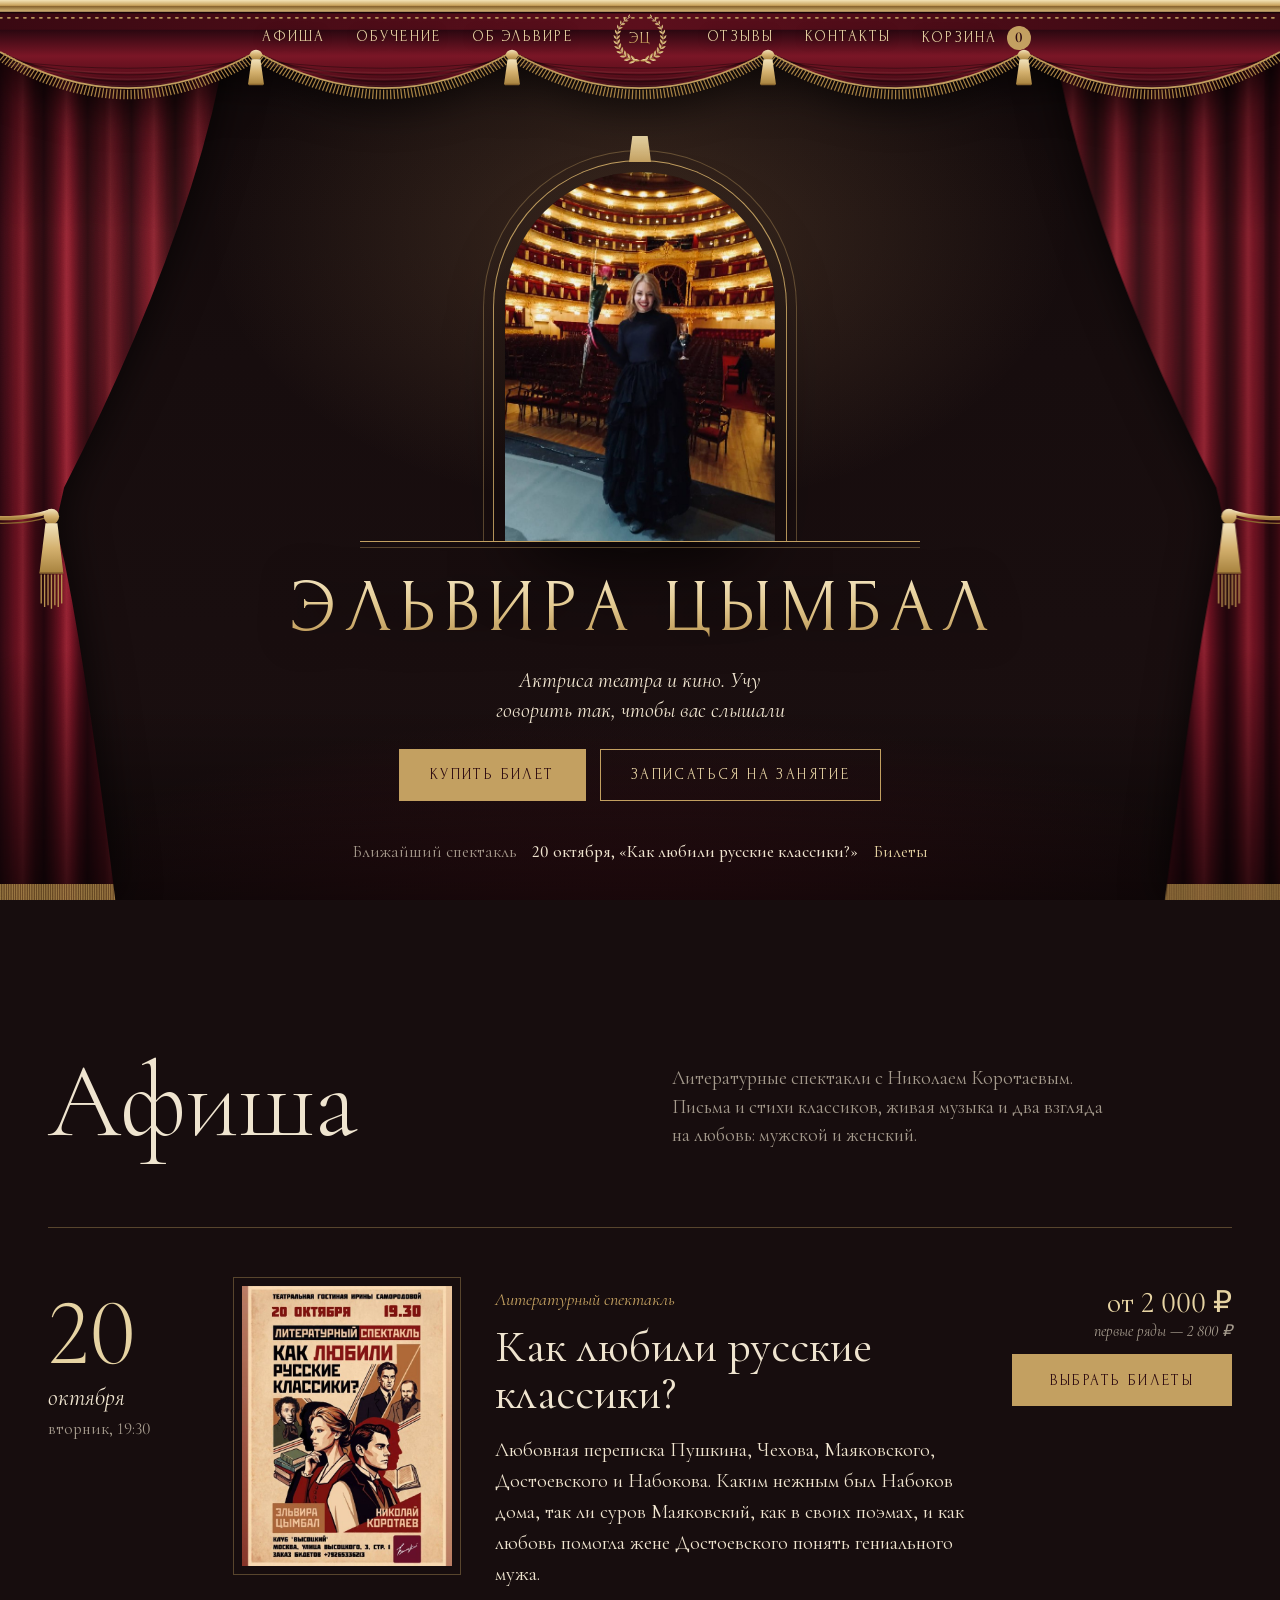
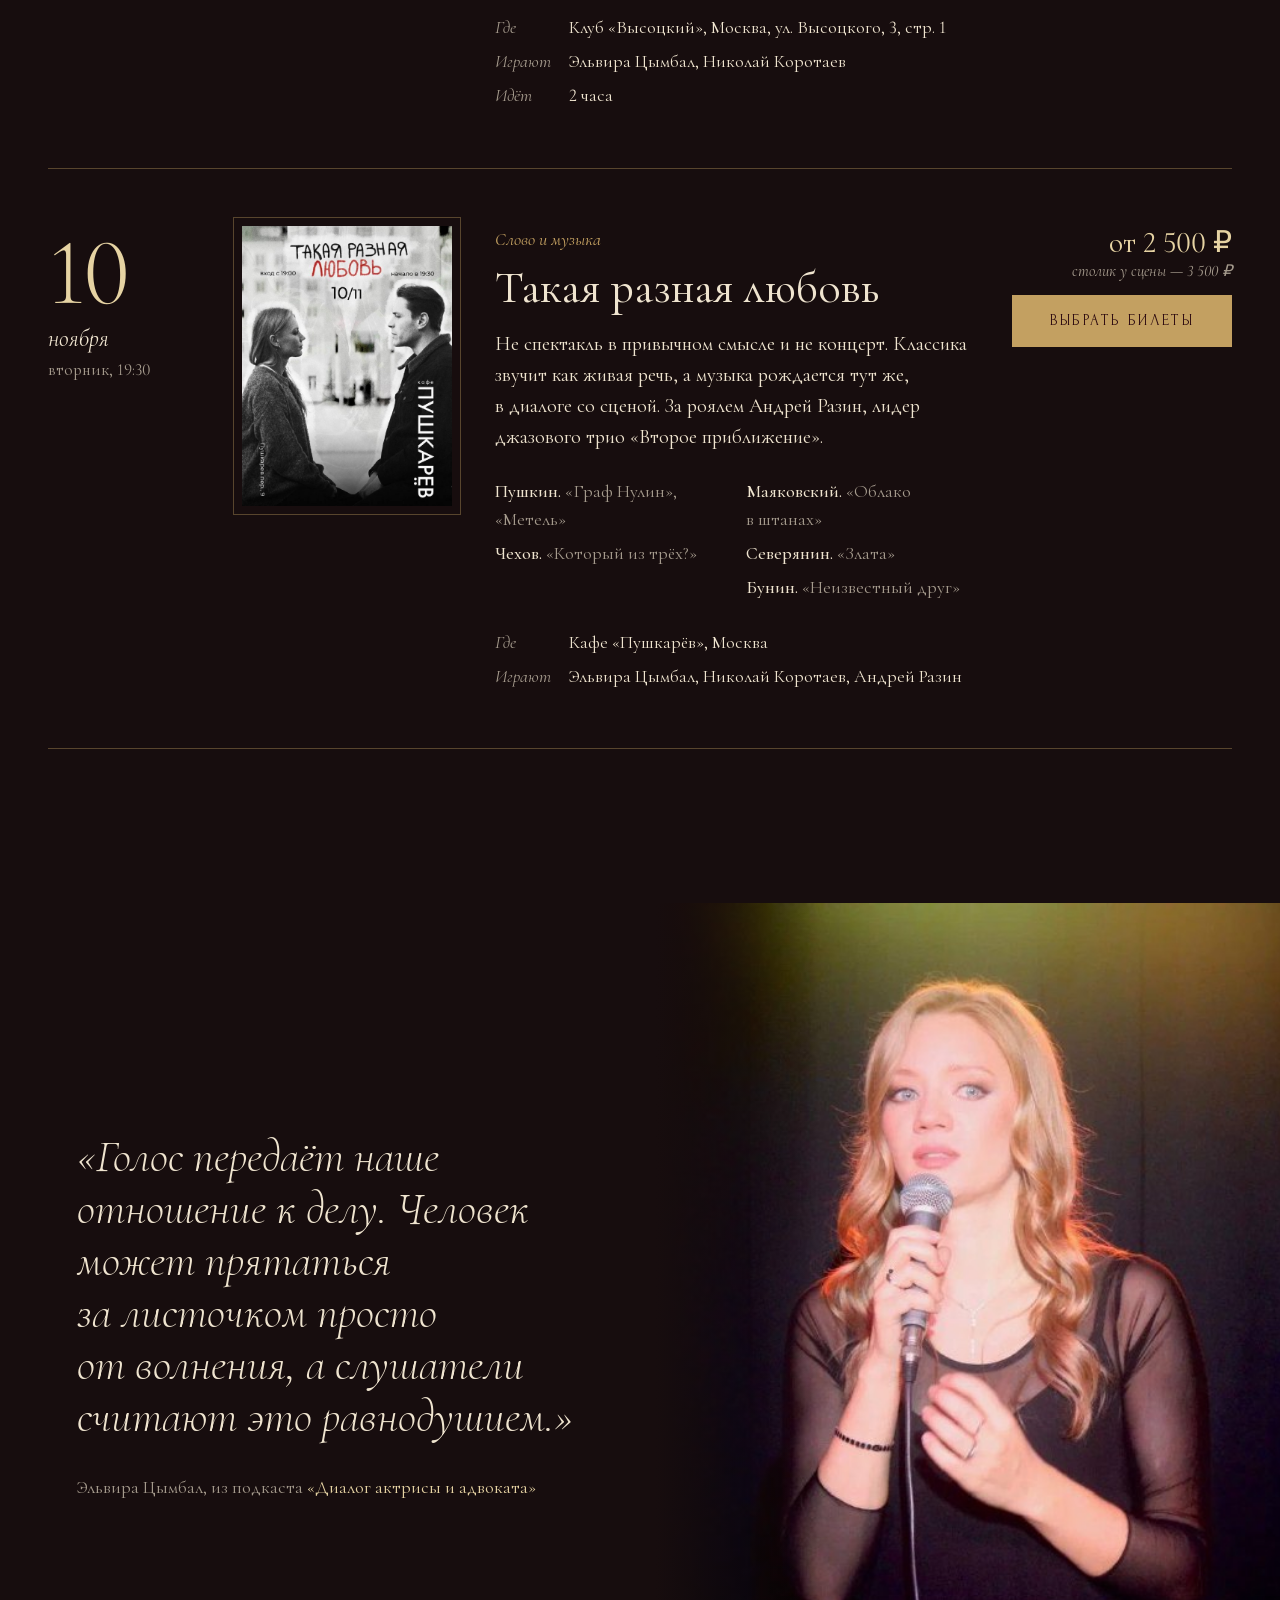
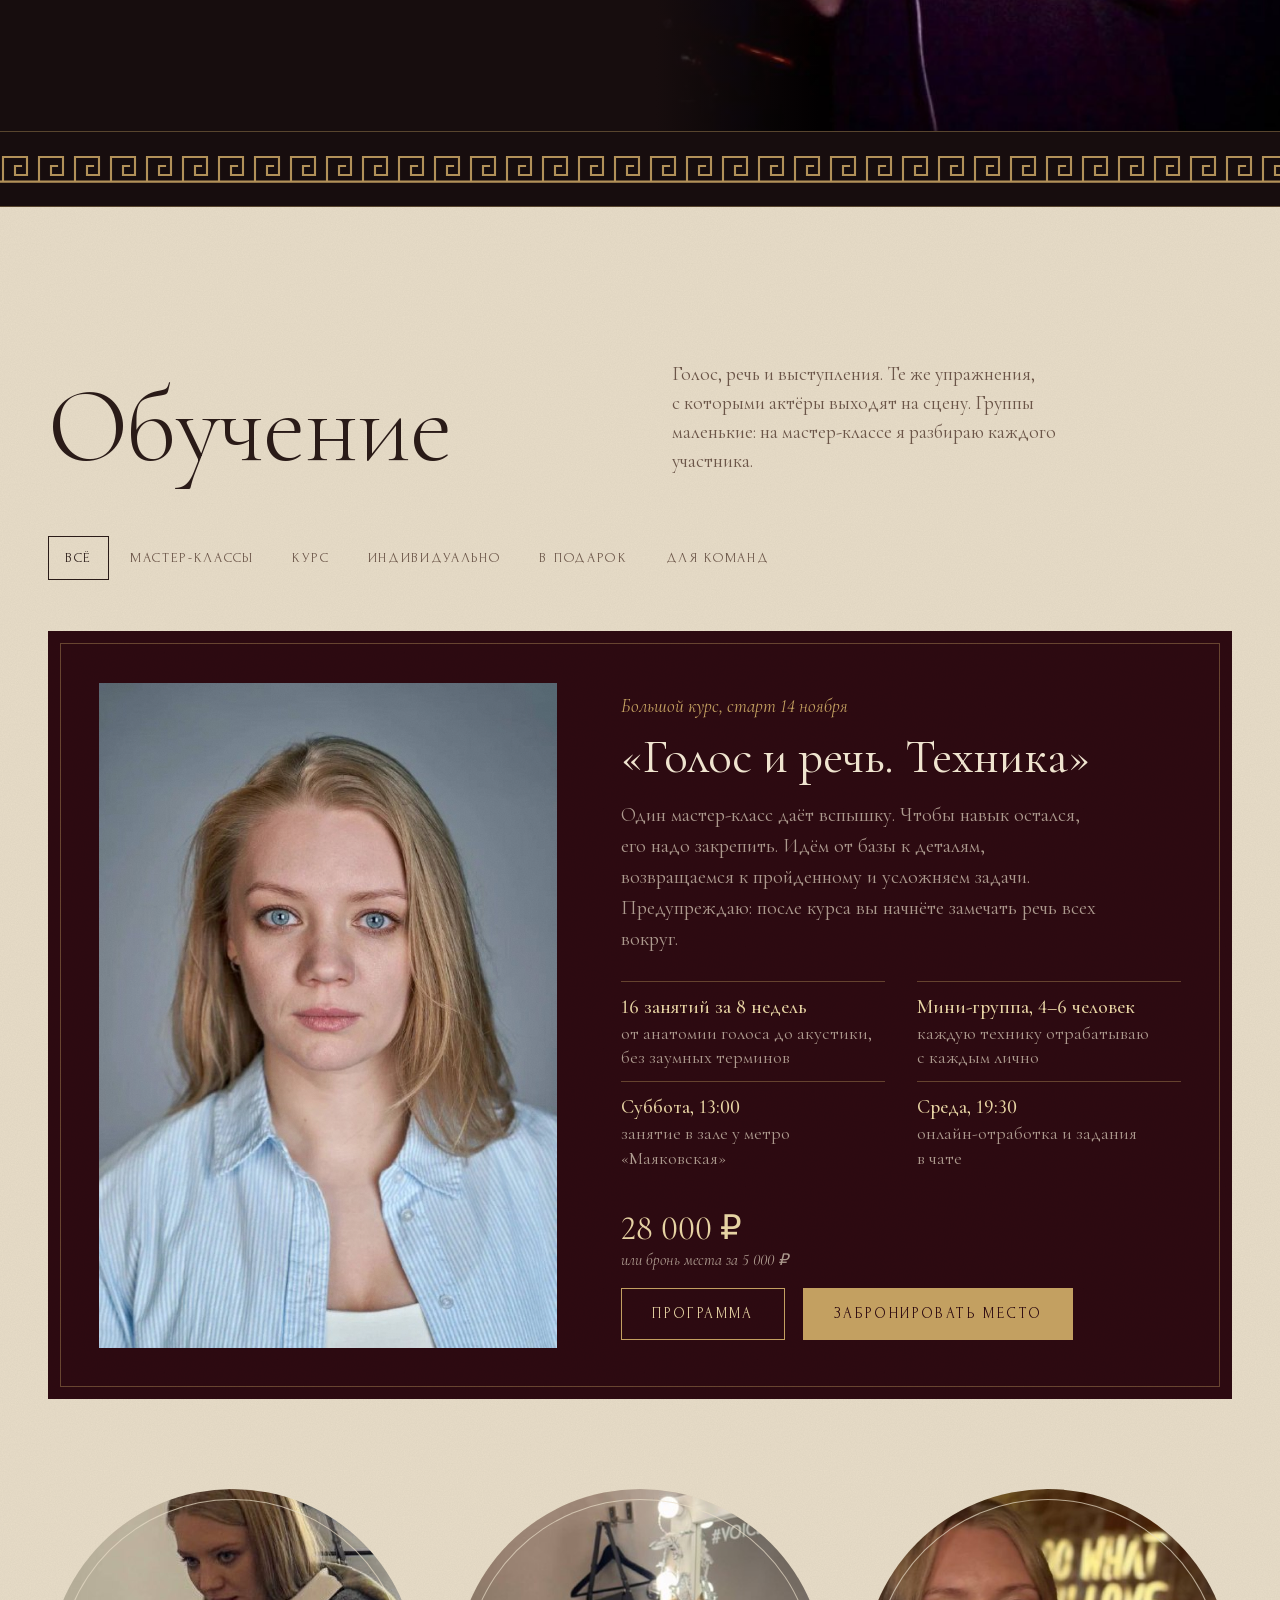
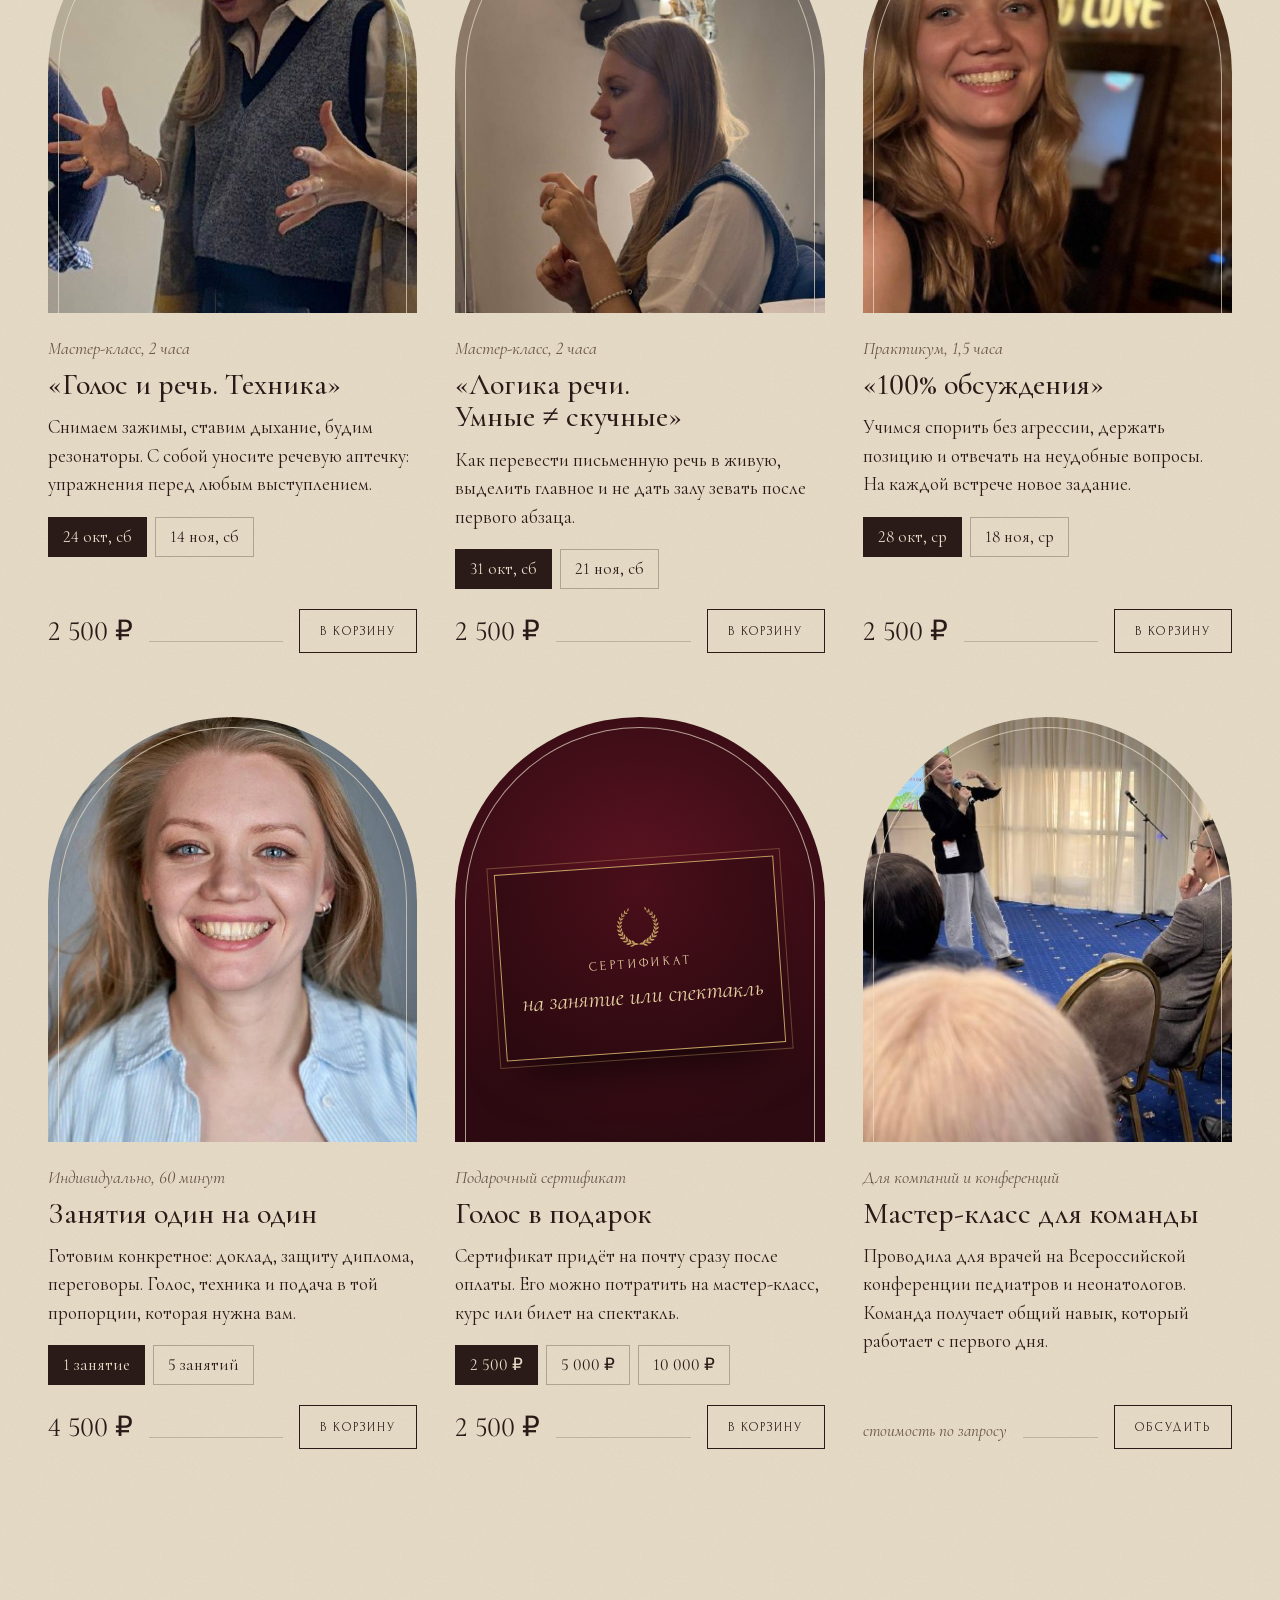
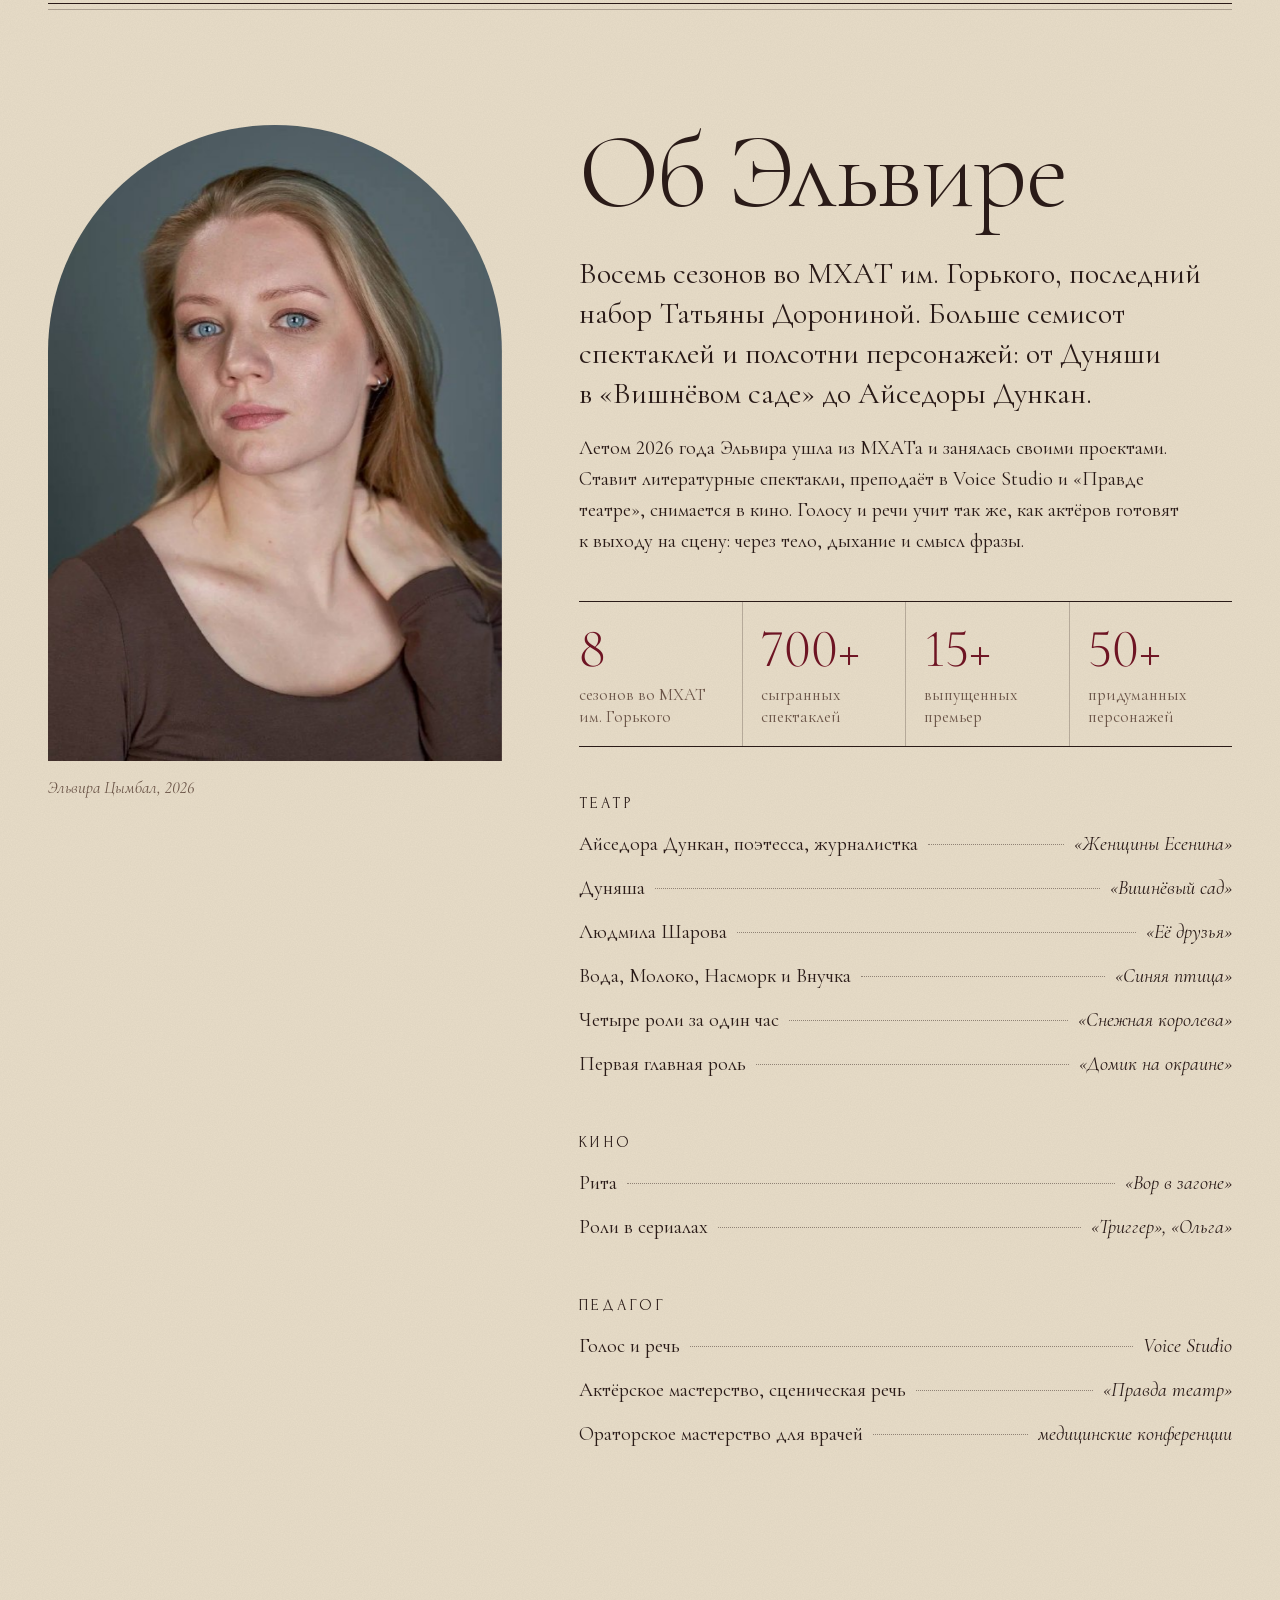
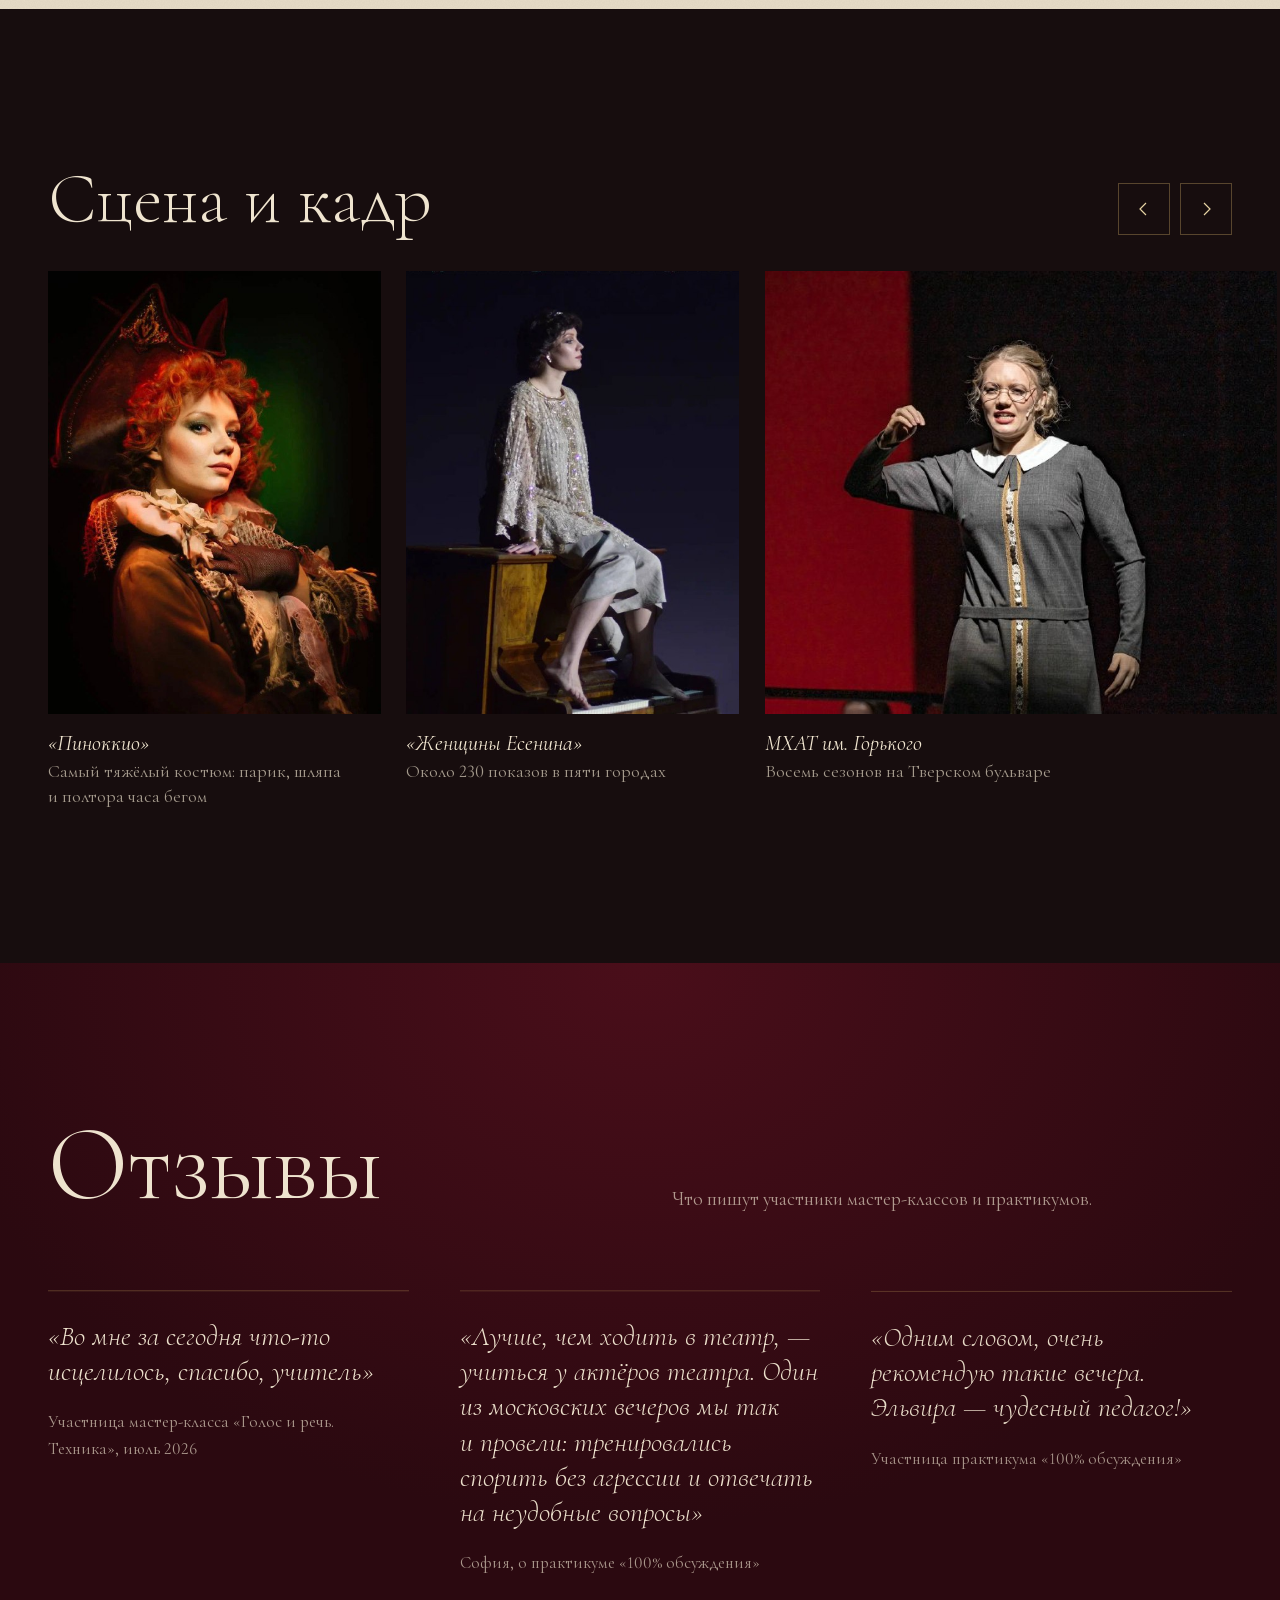
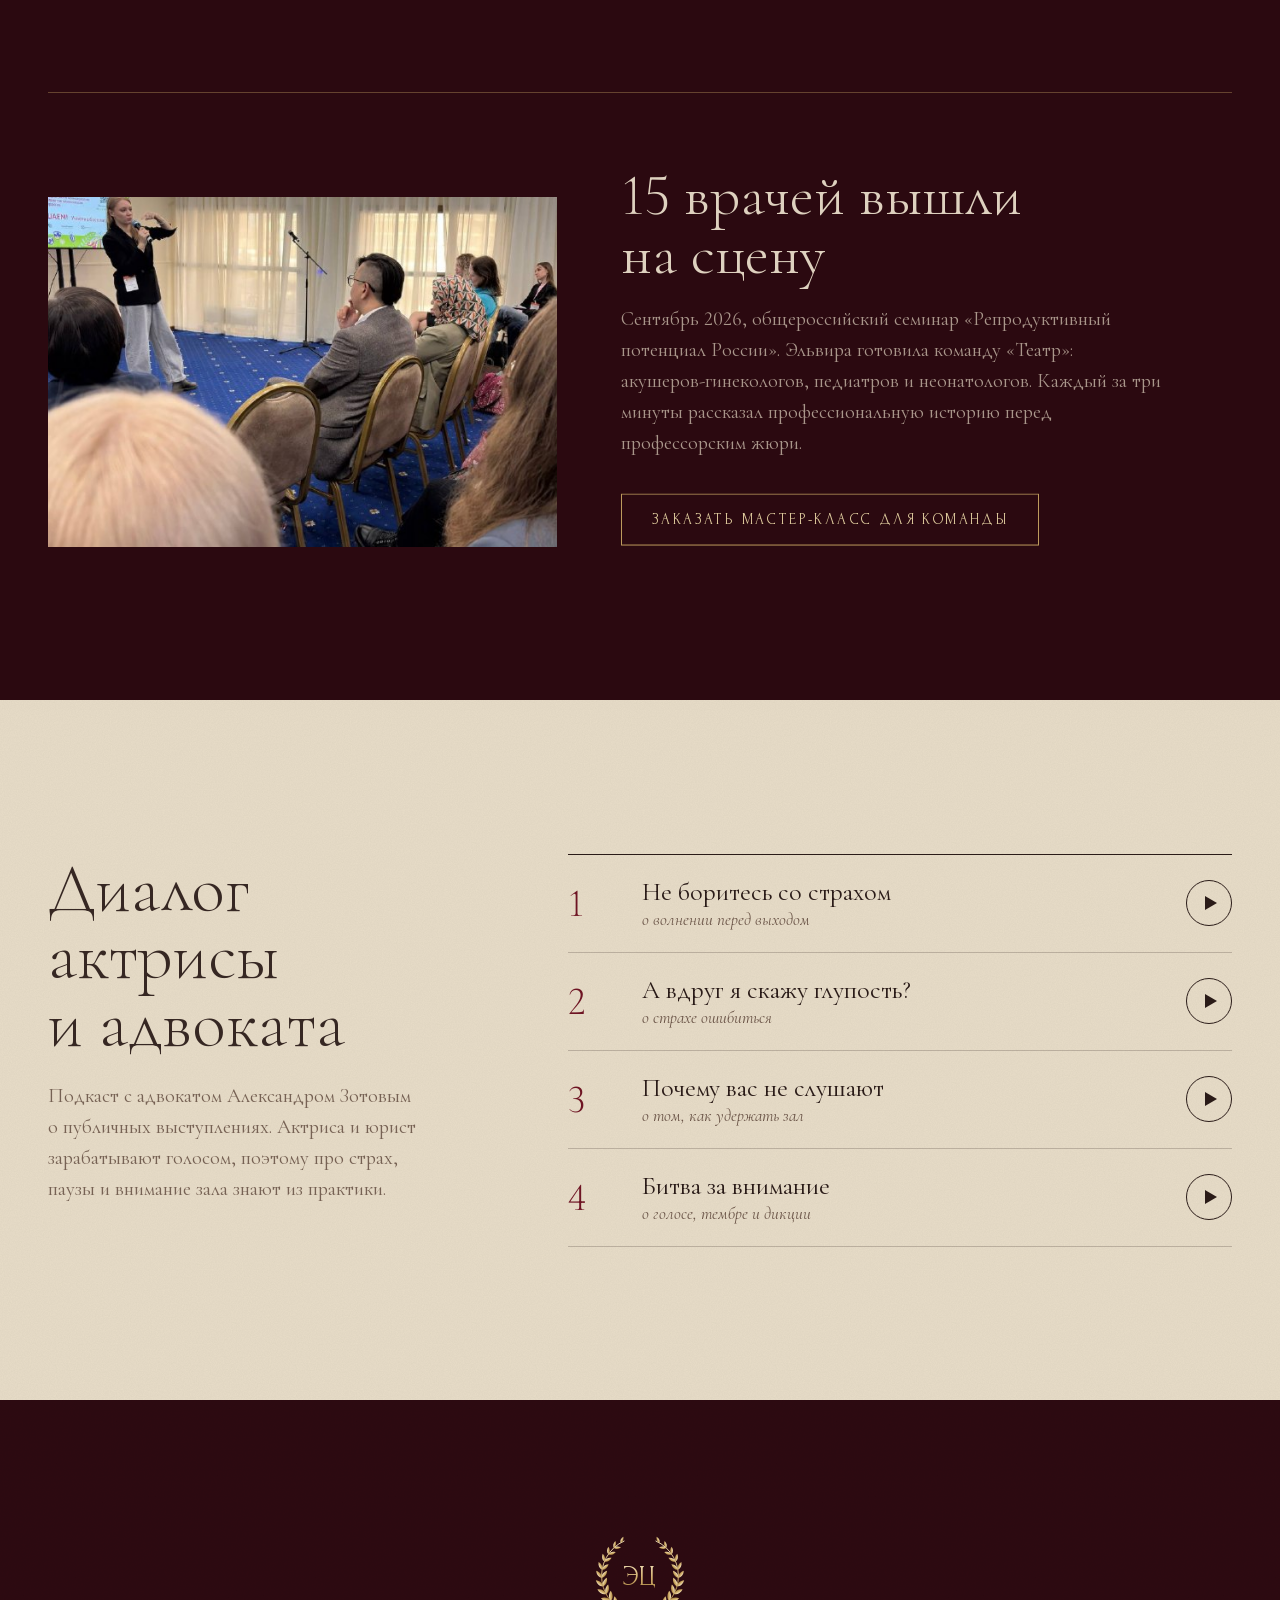
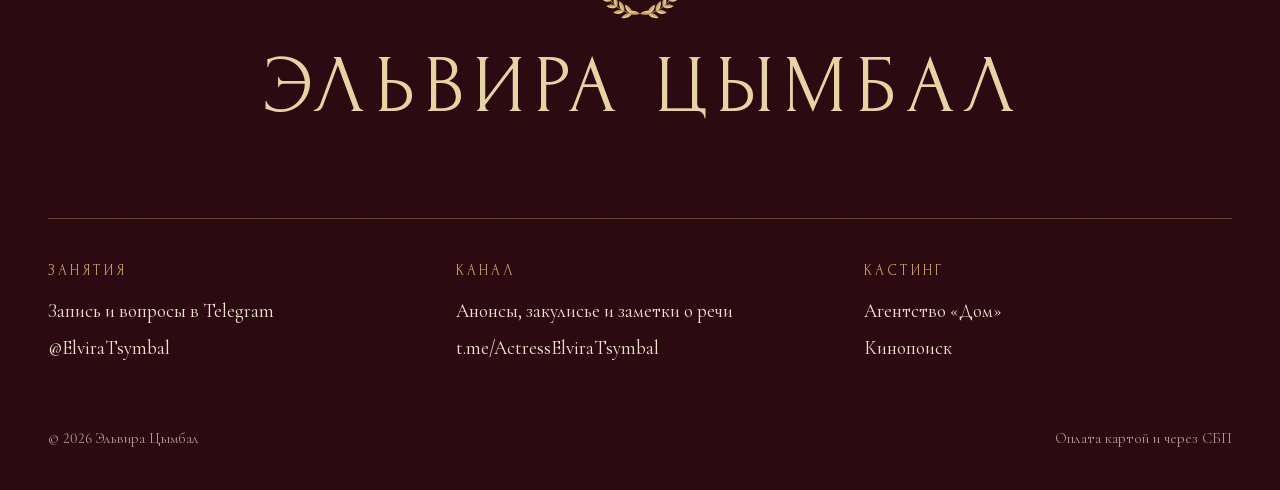
==== commit 5be592e4: "Телефон: фото курса целиком, автоповтор загрузки картинок на слабой связи Co-Authored-By: Claude Opu" ====
--- a/index.html
+++ b/index.html
@@ -683,8 +683,8 @@
   .filter{flex:none;padding:0 12px;font-size:13px}
   .course{padding:18px;gap:16px;margin-bottom:44px}
   .course::before{inset:8px}
-  .course__img{min-height:0;height:auto;aspect-ratio:4/3}
-  .course__img img{object-position:50% 28%}
+  .course__img{min-height:0;height:auto;aspect-ratio:4/5}
+  .course__img img{object-position:50% 22%}
   .course__kind{font-size:16px;margin-bottom:6px}
   .course__title{font-size:31px}
   .course__lead{font-size:16px;margin-top:10px;display:-webkit-box;-webkit-line-clamp:3;-webkit-box-orient:vertical;overflow:hidden}
@@ -1349,6 +1349,17 @@
     e.preventDefault(); closeMenu(); closeAll(); goTo(el);
   });
 
+  /* ---------- картинка не догрузилась на слабой связи: пробуем ещё раз ---------- */
+  const retryImg = img => {
+    const n = +(img.dataset.retry || 0); if (n >= 4 || !/^https?:/.test(img.src)) return;
+    img.dataset.retry = n + 1;
+    setTimeout(() => { img.src = img.src.split('?')[0] + '?r=' + (n + 1); }, [1500, 3000, 6000, 10000][n]);
+  };
+  $$('img').forEach(img => {
+    img.addEventListener('error', () => retryImg(img));
+    if (img.complete && img.naturalWidth === 0 && img.getAttribute('src')) retryImg(img);
+  });
+
   /* ---------- вступление идёт на CSS; скрипт лишь ускоряет его при первом действии ---------- */
   const head = $('#masthead');
   const skip = () => document.documentElement.classList.add('skip-intro');
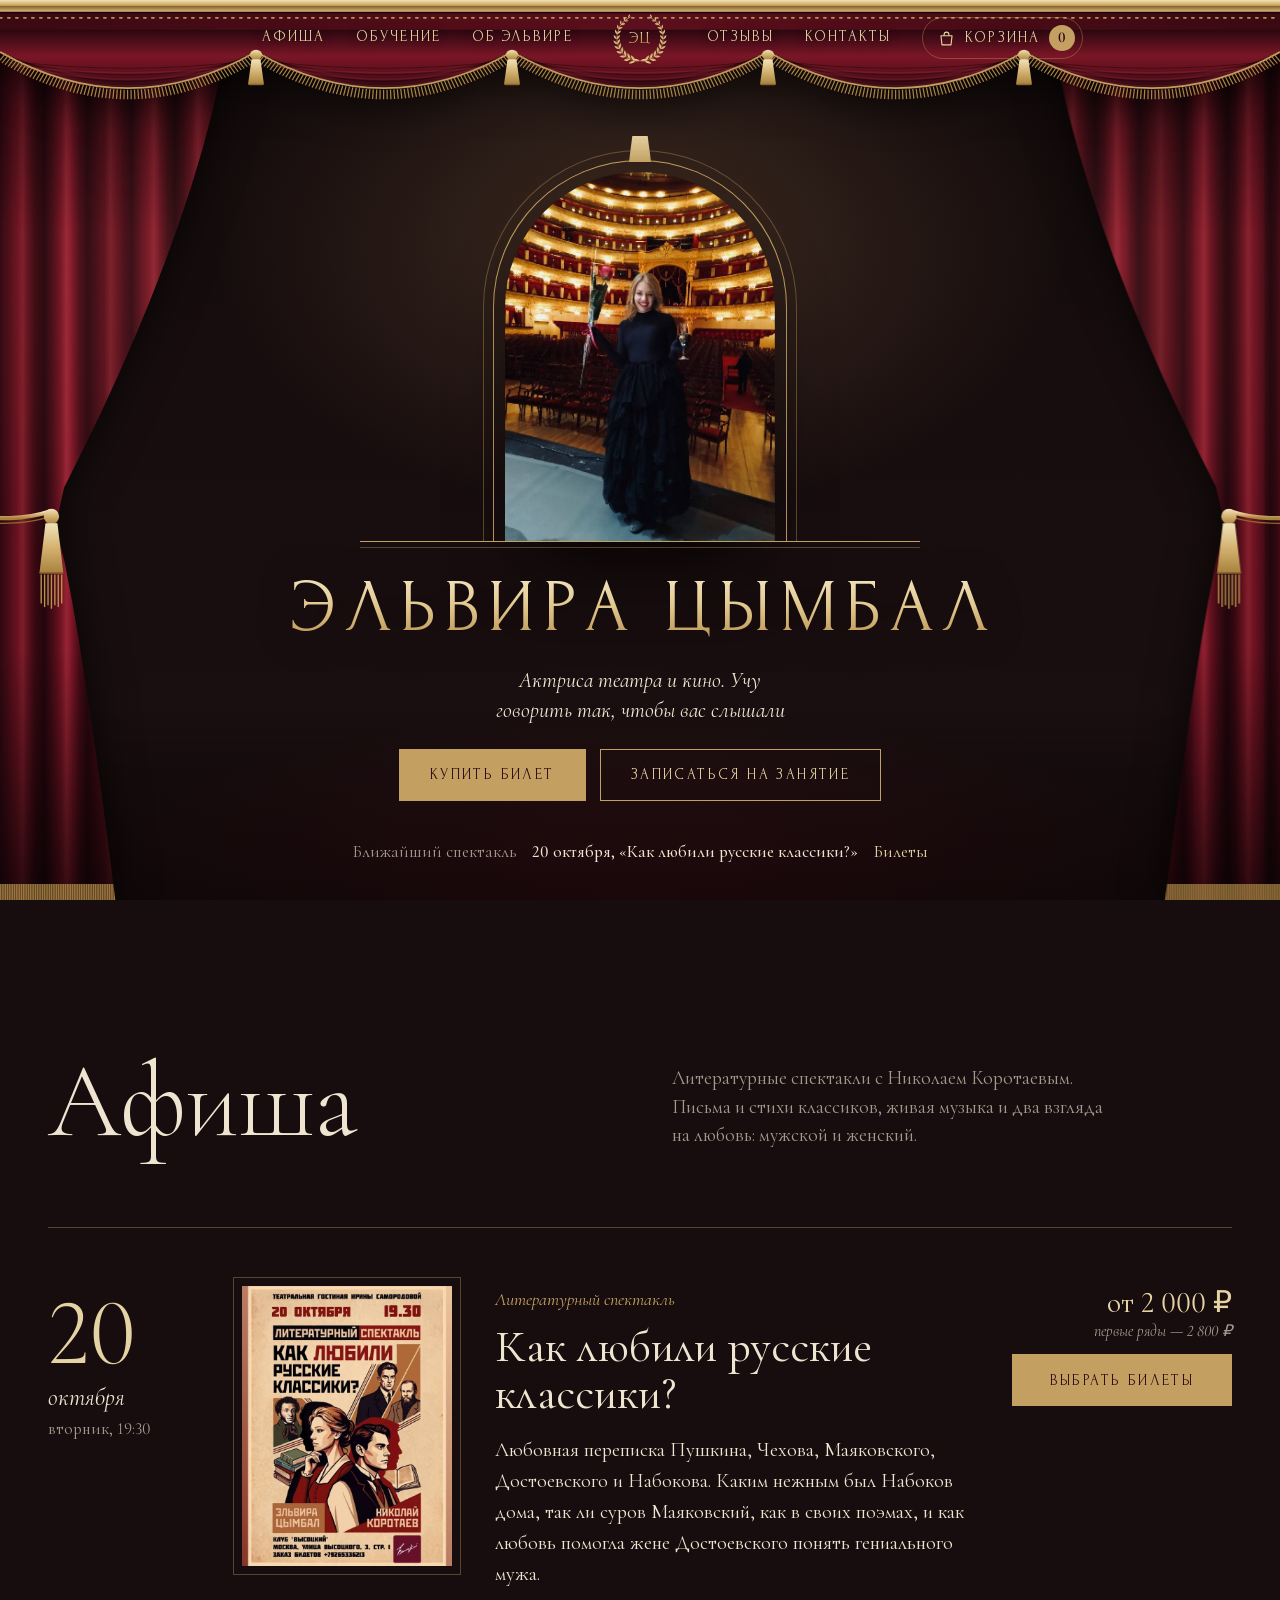
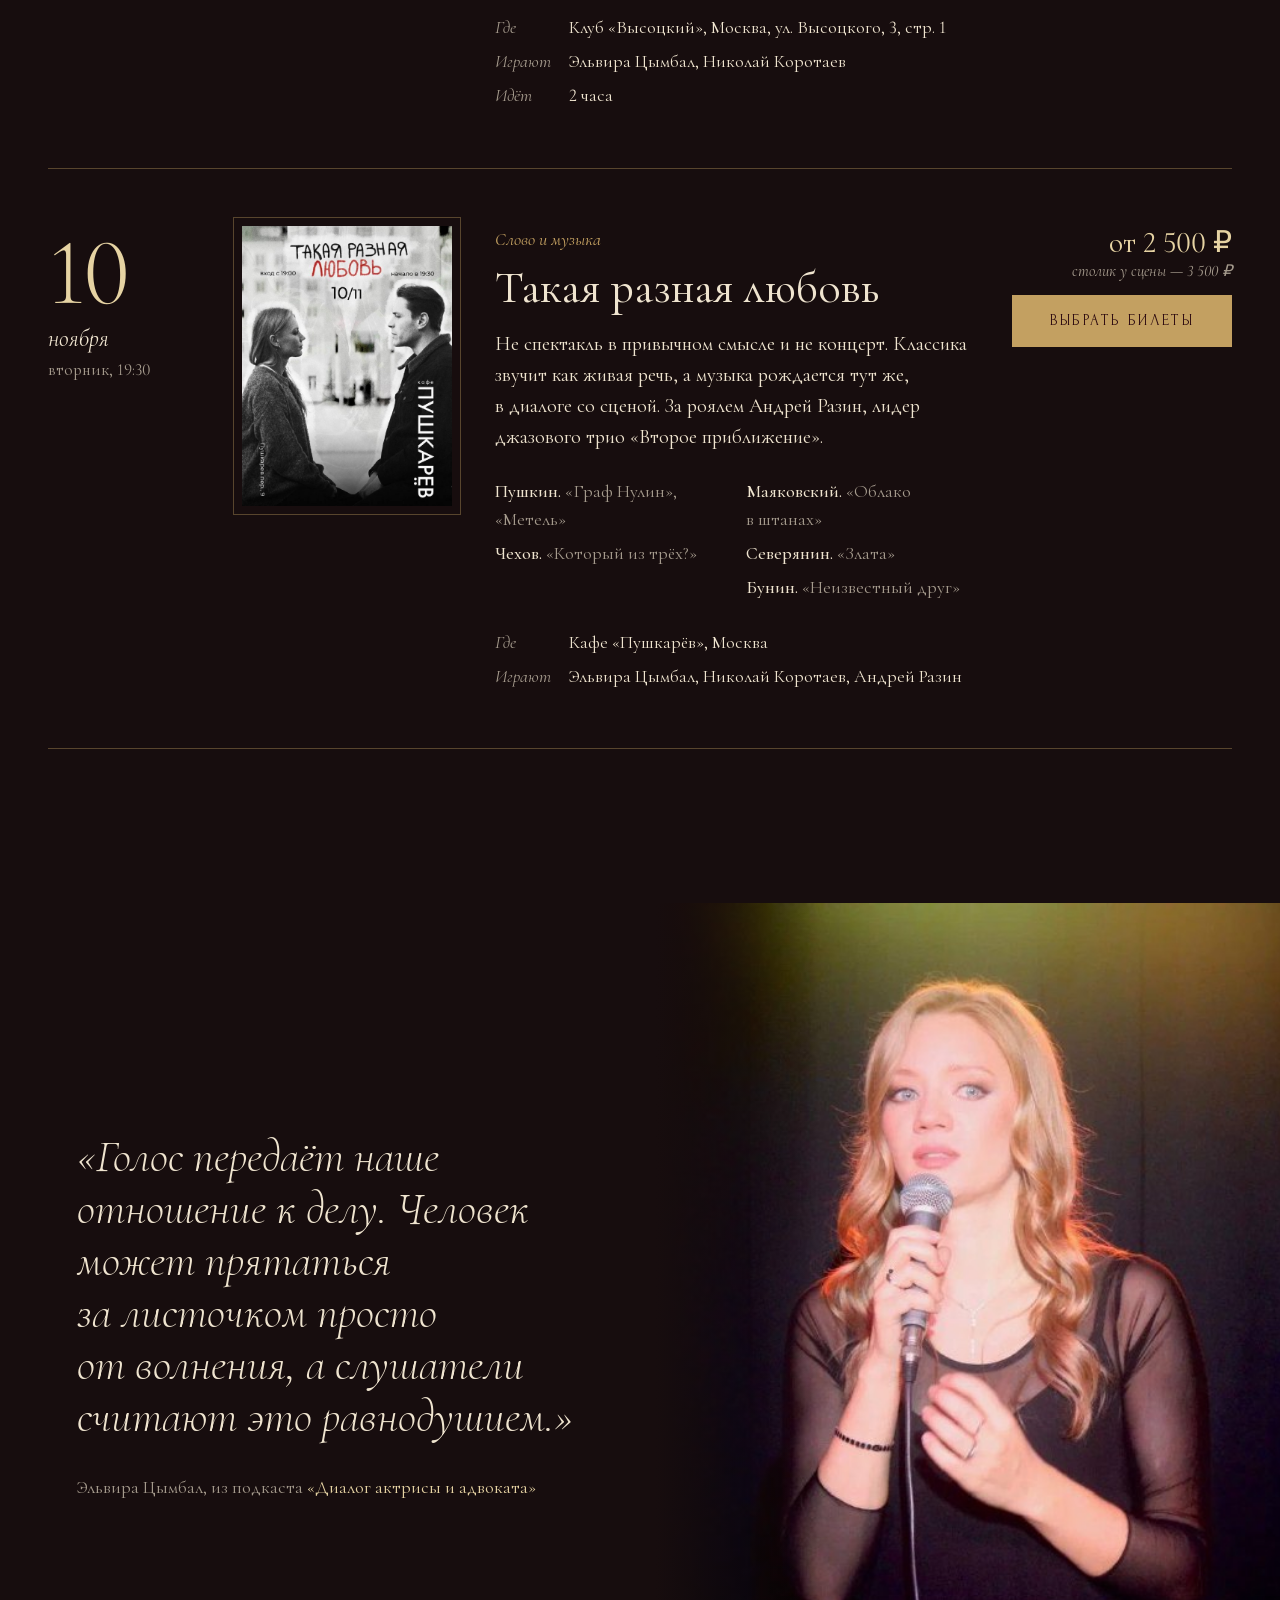
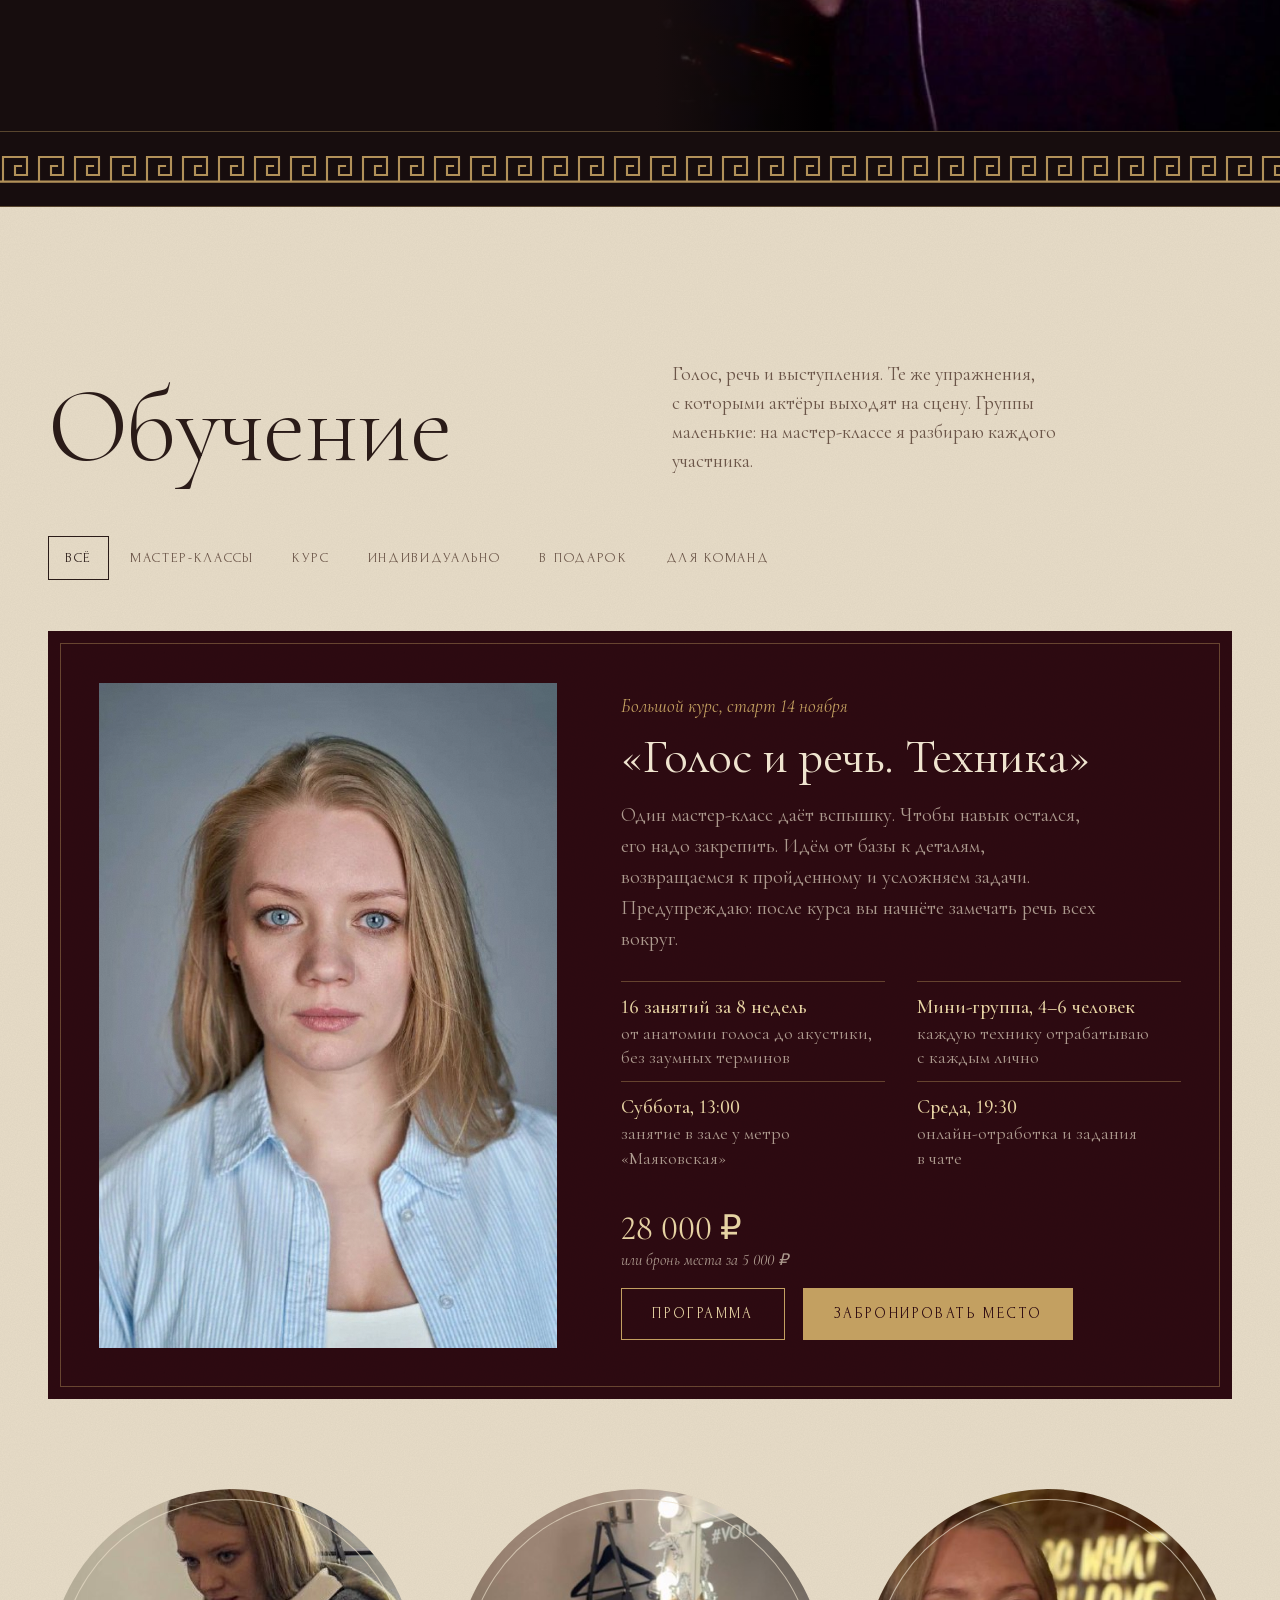
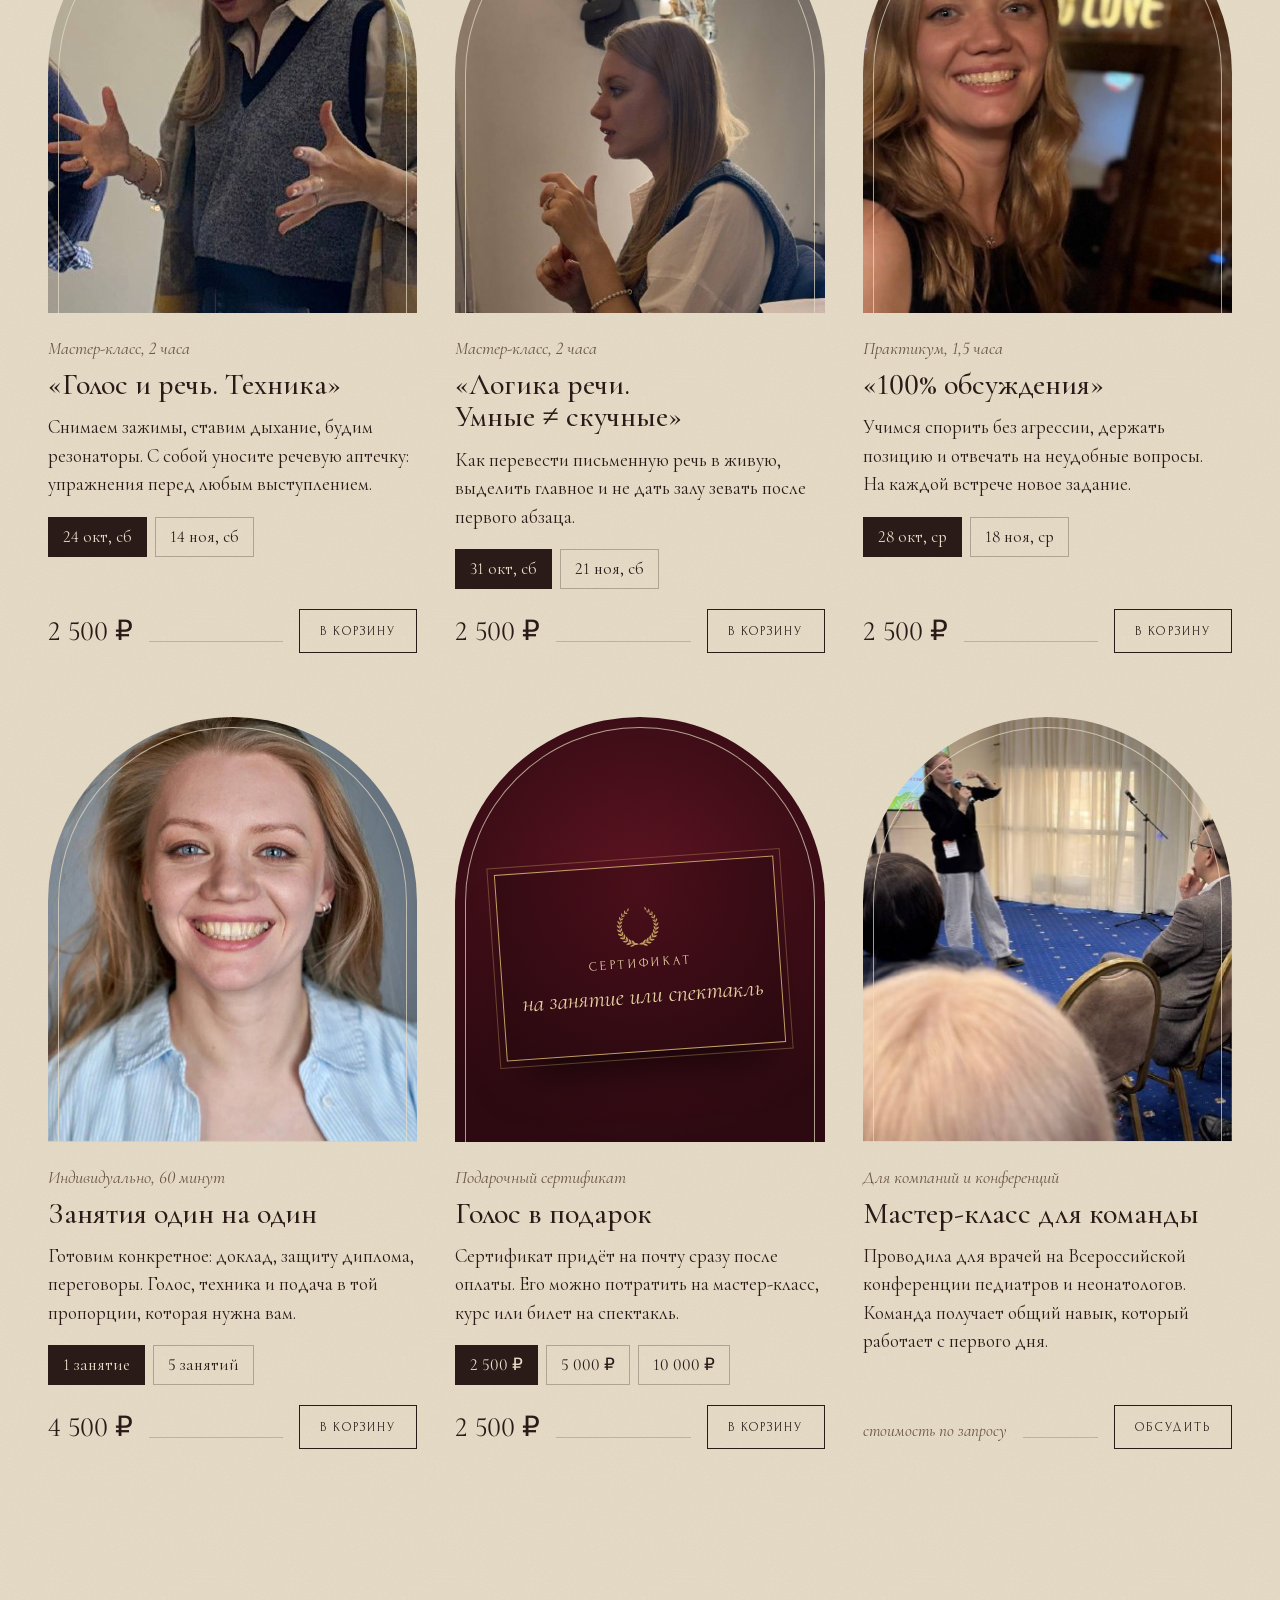
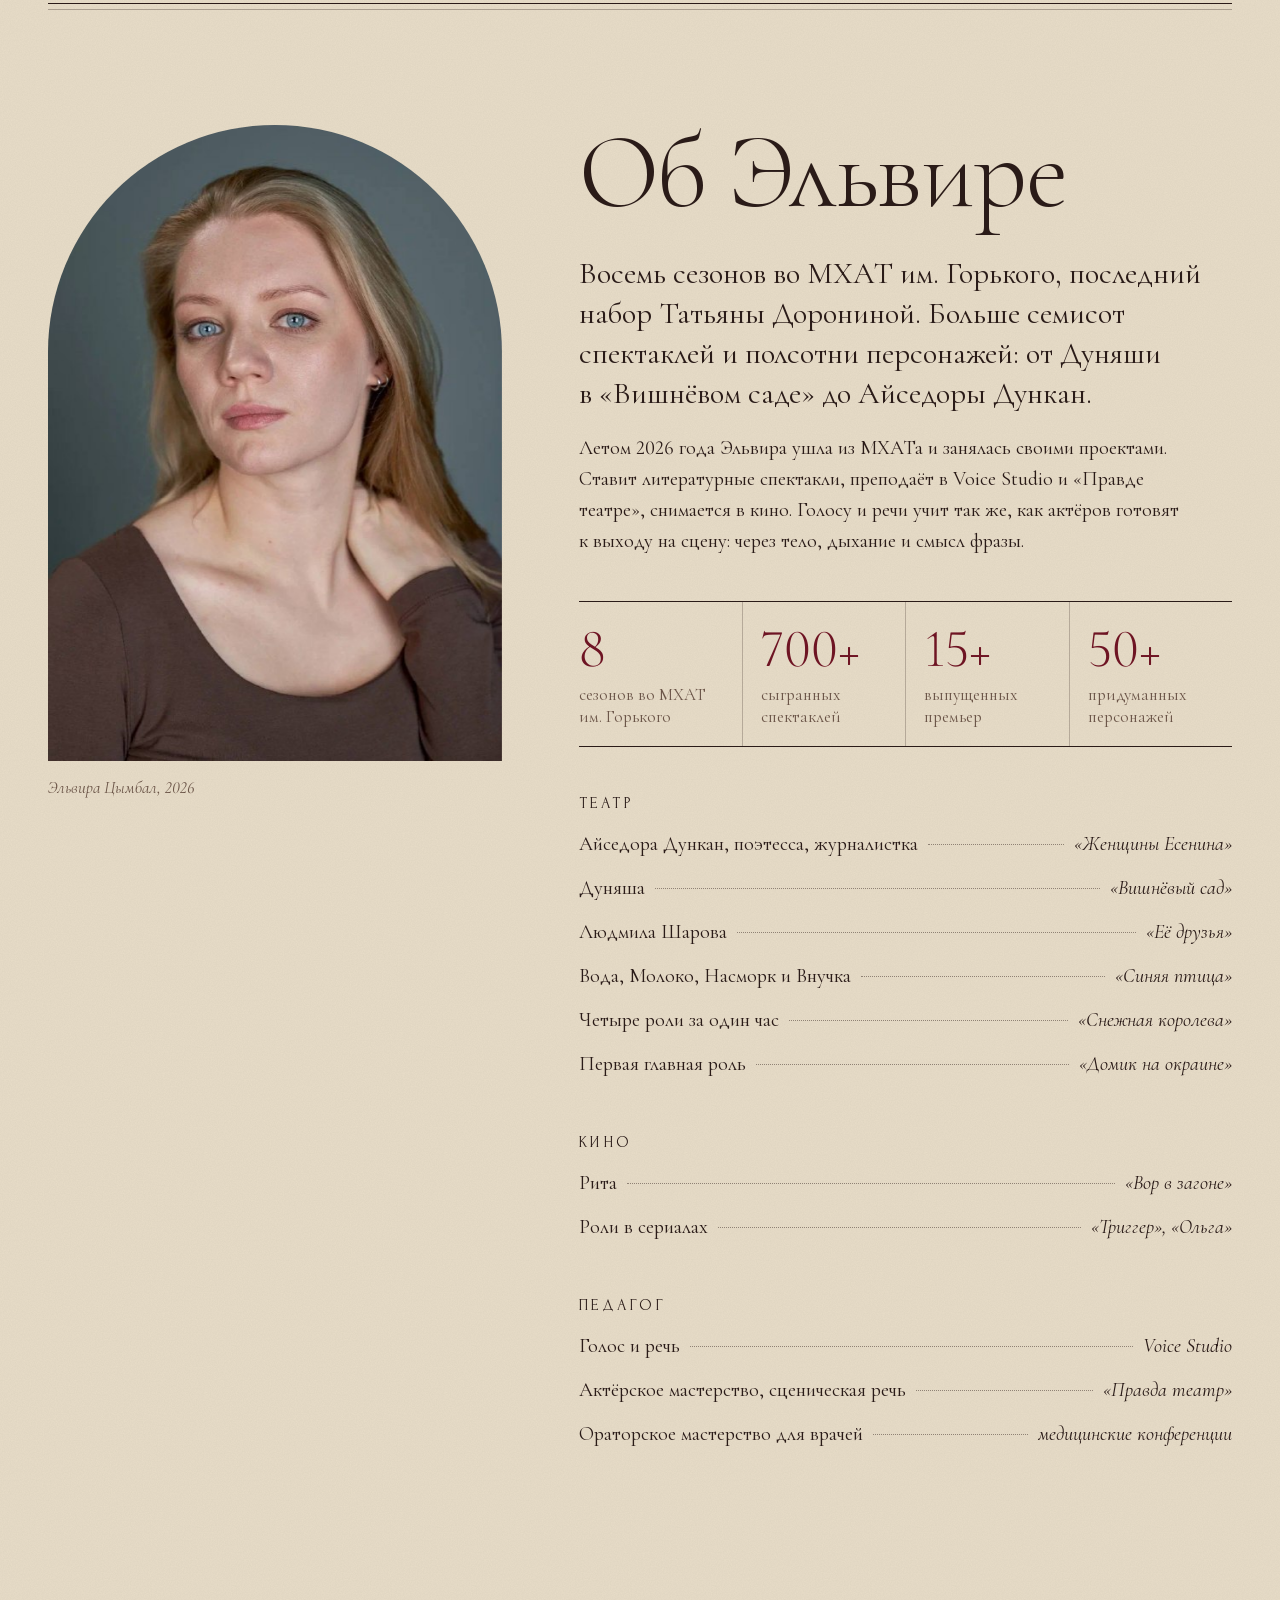
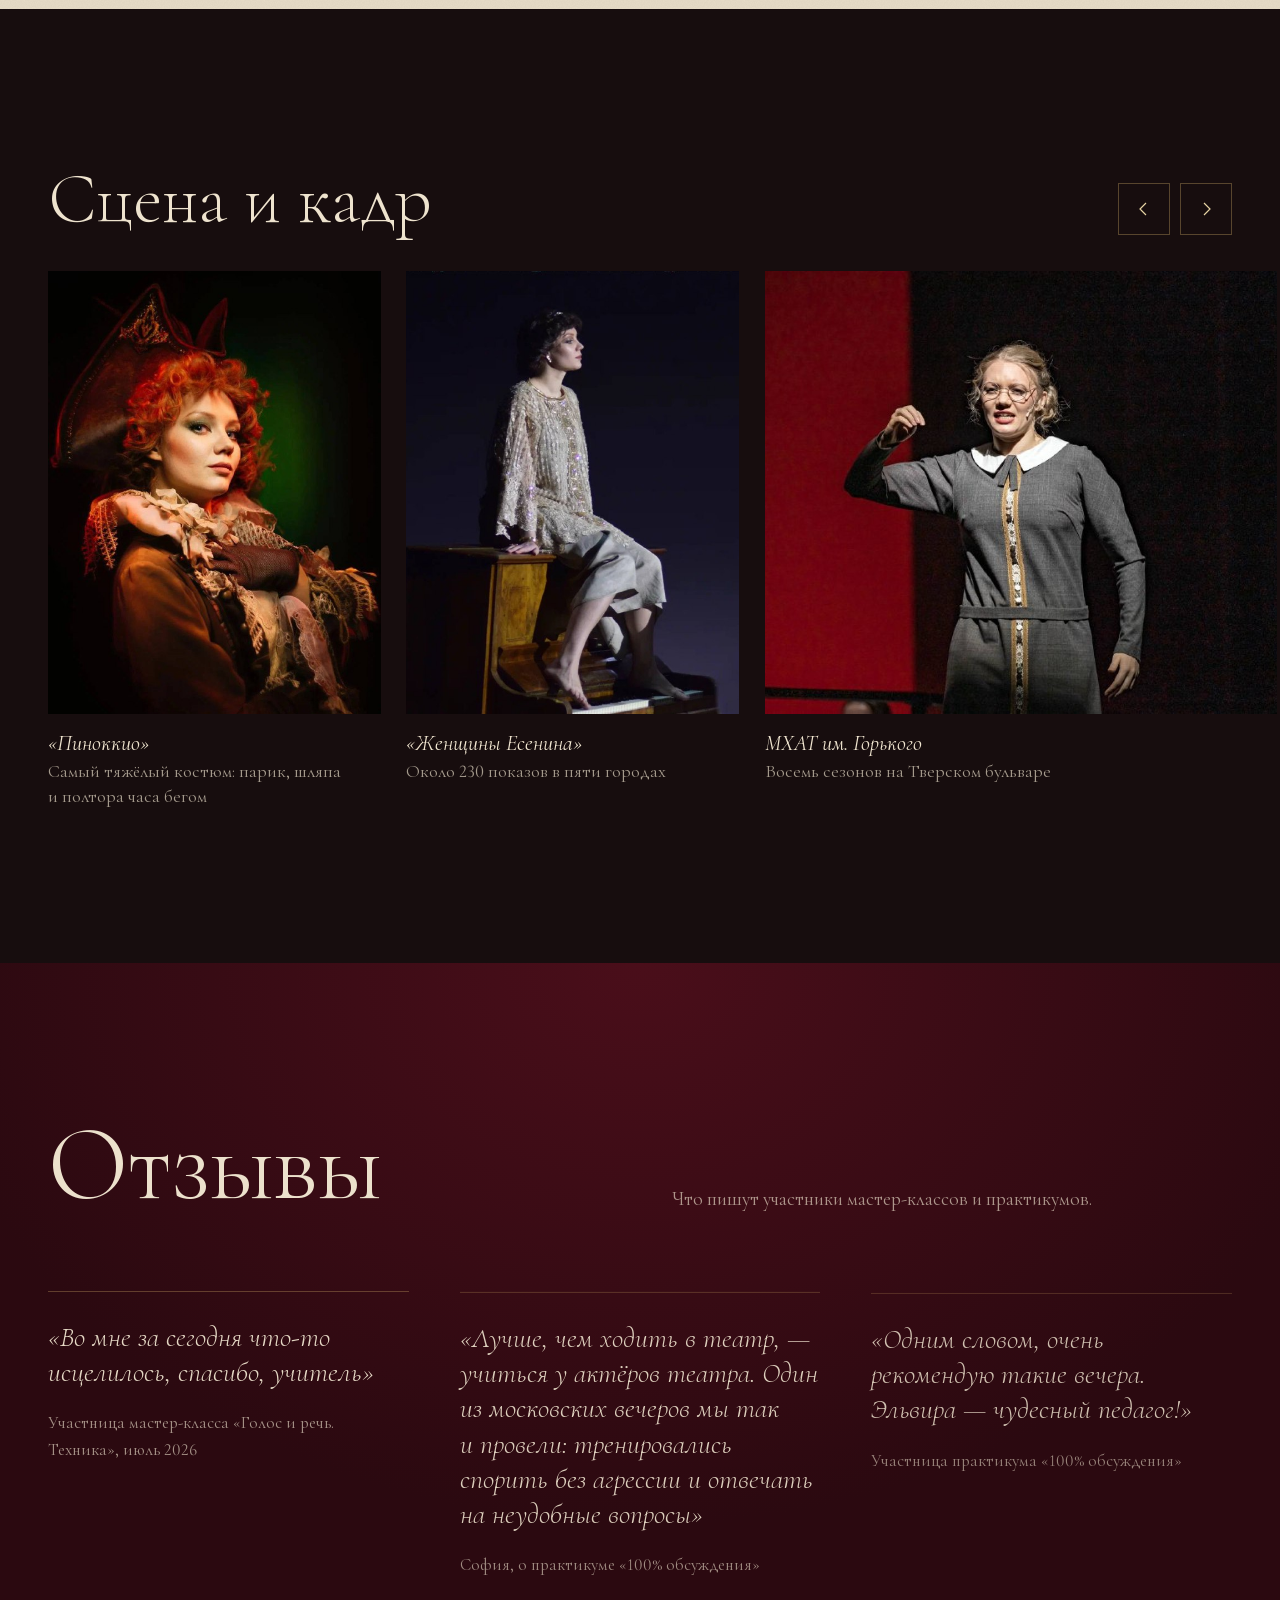
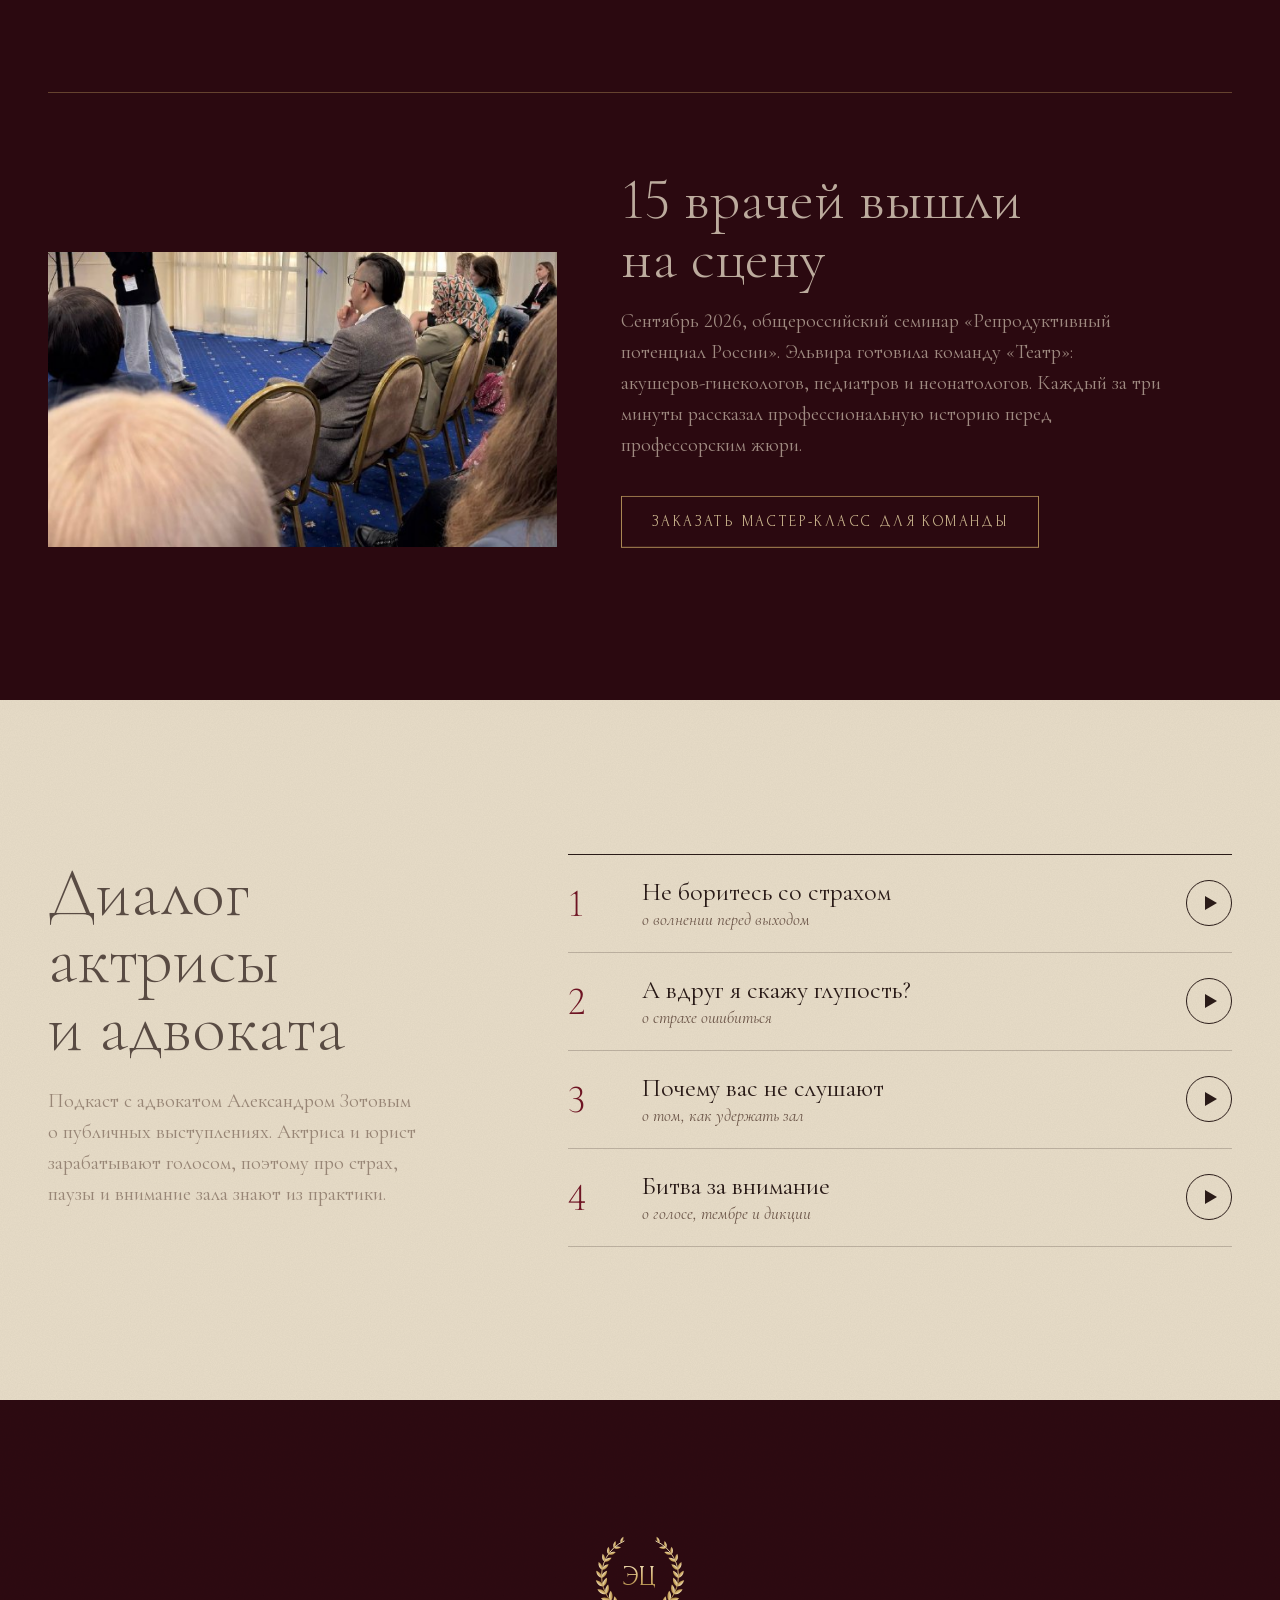
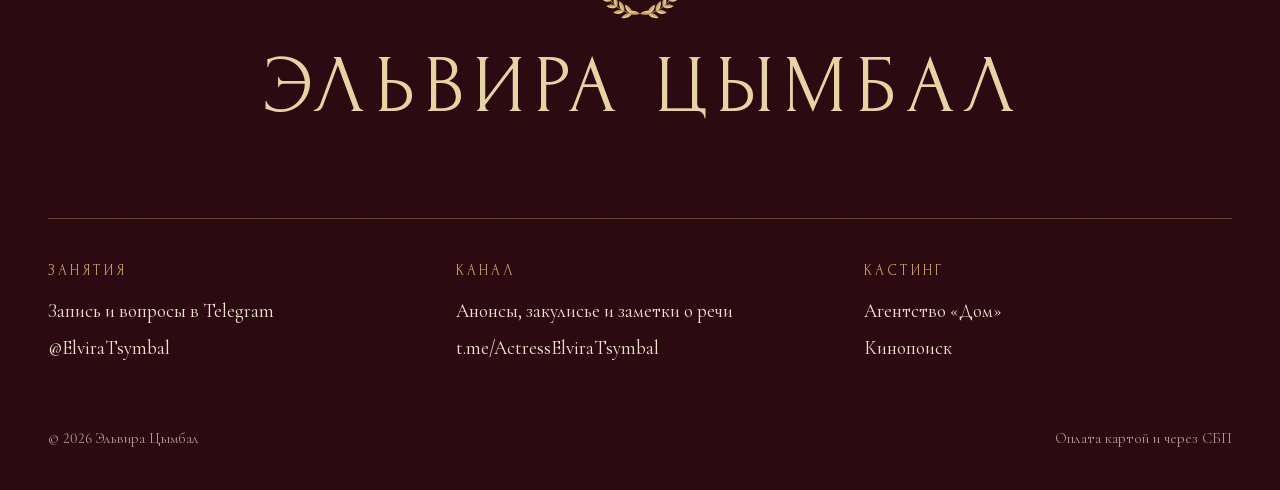
==== commit 4baad7cb: "Корзина в шапке: значок и счётчик в одной кнопке Co-Authored-By: Claude Opus 5.5 <noreply@anthropic." ====
--- a/index.html
+++ b/index.html
@@ -744,6 +744,14 @@
   }
 }
 
+
+/* кнопка корзины */
+.cart-btn{gap:9px;height:42px;min-height:42px;padding:0 7px 0 14px;border:1px solid var(--gold-dim);border-radius:21px;transition:border-color .3s, background-color .3s, box-shadow .3s}
+.cart-btn__icon{width:19px;height:19px;flex:none;color:var(--gold-pale)}
+.cart-btn__count{min-width:26px;height:26px;border-radius:13px}
+.cart-btn.has-items{border-color:var(--gold);background:rgba(195,160,97,.14);box-shadow:0 0 0 3px rgba(195,160,97,.12)}
+@media (hover:hover){ .cart-btn:hover{border-color:var(--gold);background:rgba(195,160,97,.1)} }
+@media (max-width:980px){ .cart-btn{padding:0 7px 0 12px;gap:8px} }
 </style>
 </head>
 <body>
@@ -780,7 +788,7 @@
     <a class="link-u nav-item" href="#reviews">Отзывы</a>
     <a class="link-u nav-item" href="#contacts">Контакты</a>
     <button class="cart-btn" type="button" data-open-cart aria-label="Корзина">
-      <span class="cart-btn__label">Корзина</span><span class="cart-btn__count" id="cart-count">0</span>
+      <svg class="cart-btn__icon" viewBox="0 0 24 24" fill="none" stroke="currentColor" stroke-width="1.4" stroke-linejoin="round" aria-hidden="true"><path d="M5 8.5h14l-1.3 11.5H6.3L5 8.5z"/><path d="M9 8.5V7a3 3 0 0 1 6 0v1.5"/></svg><span class="cart-btn__label">Корзина</span><span class="cart-btn__count" id="cart-count">0</span>
     </button>
     <button class="burger" type="button" aria-label="Меню" data-open-menu><span></span></button>
   </nav>
@@ -1467,6 +1475,7 @@
   }
   function renderCart(){
     $('#cart-count').textContent = count();
+    $$('.cart-btn').forEach(b => b.classList.toggle('has-items', count() > 0));
     const body = $('#cart-body');
     if (!cart.length) {
       body.innerHTML = `<div class="empty"><p>В корзине пока пусто</p><a class="btn btn--ink btn--sm" href="#afisha">Афиша</a><a class="btn btn--ink btn--sm" href="#learn">Обучение</a></div>`;
